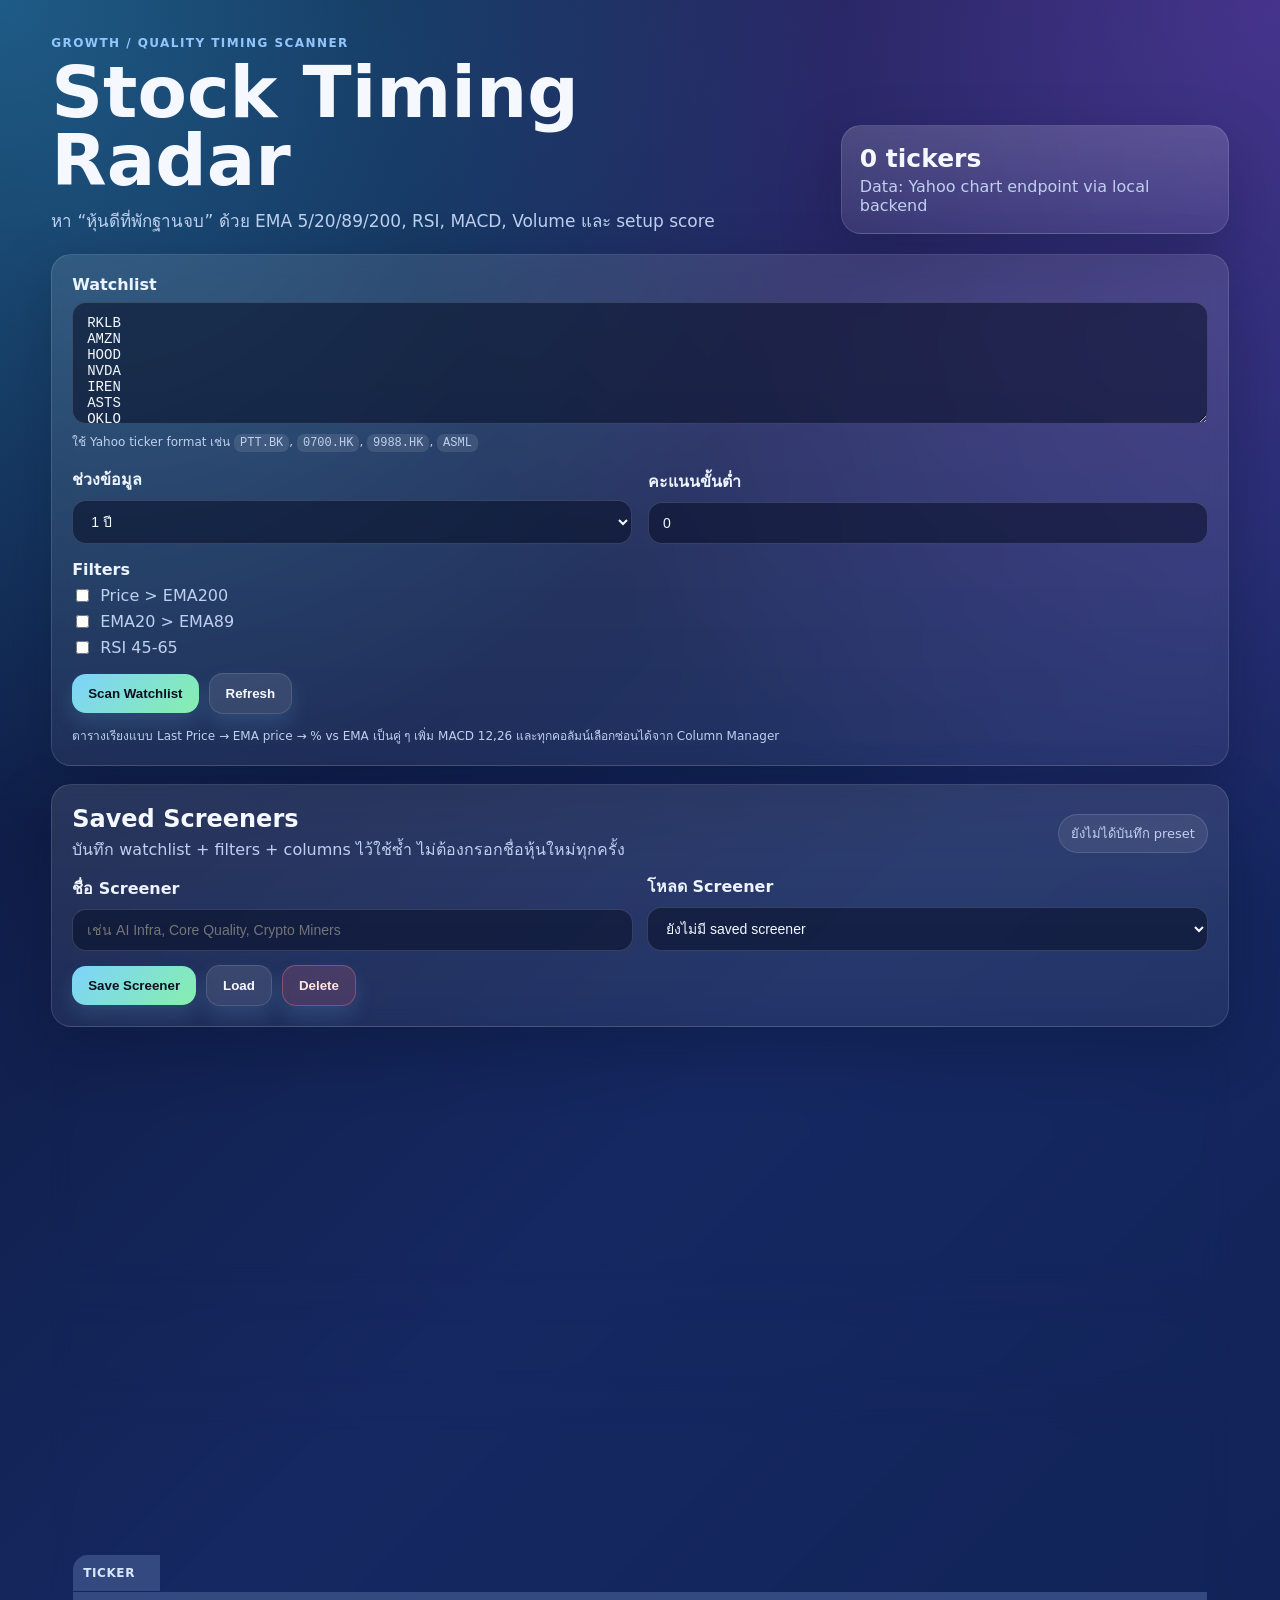
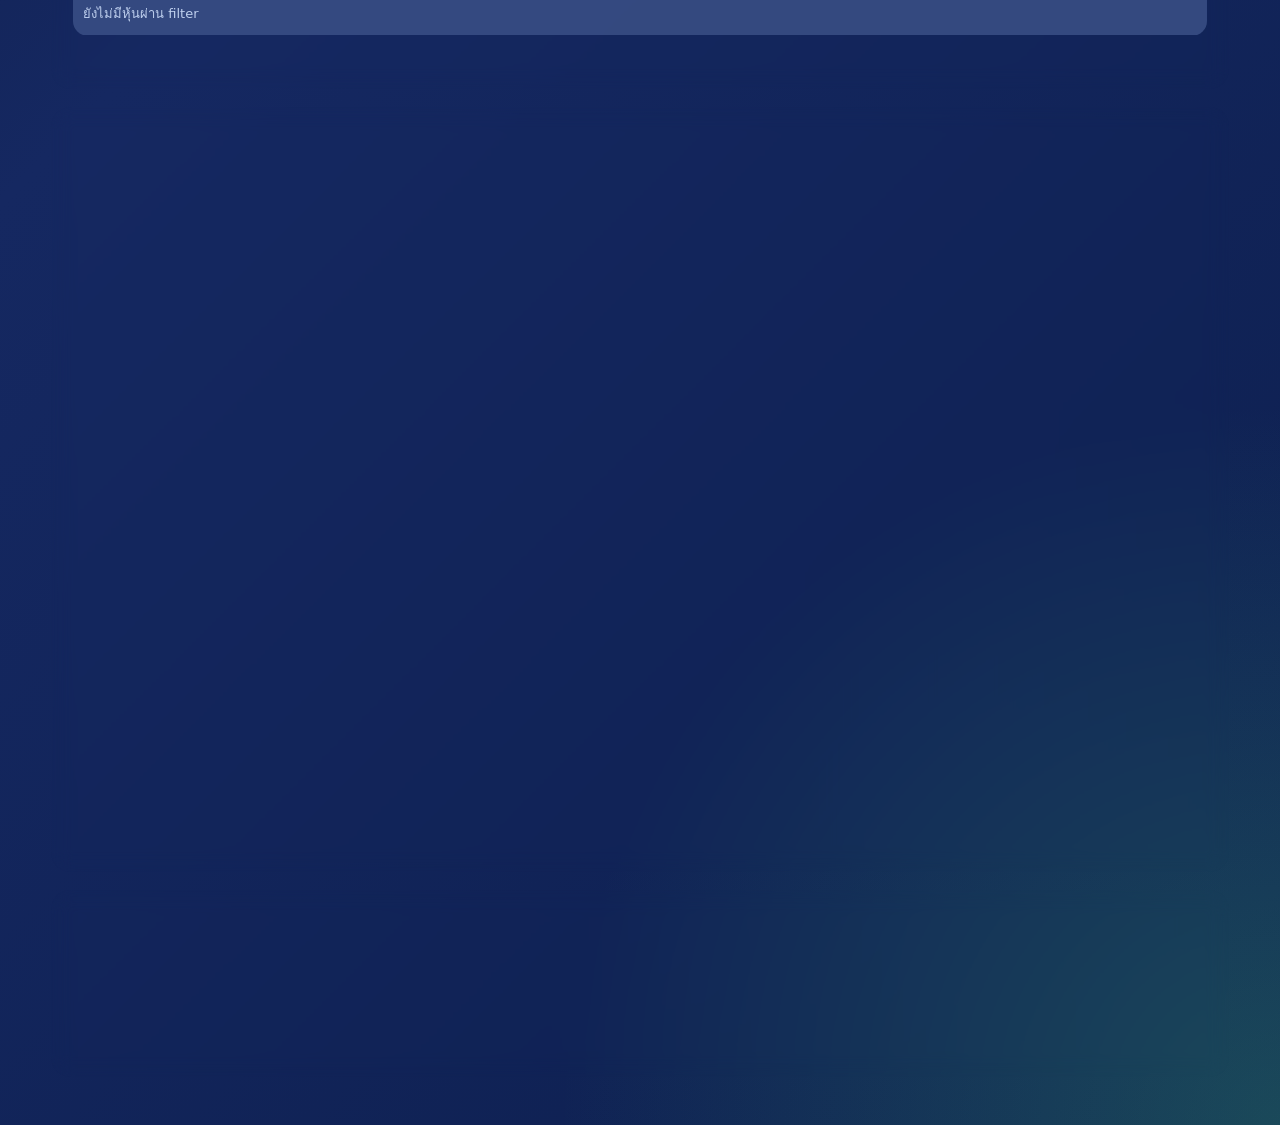
==== site/index.html @ eba1d20d "Fix GitHub Pages static JSON loading v8.8" ====
<!doctype html>
<html lang="th">
<head>
  <meta charset="utf-8" />
  <meta name="viewport" content="width=device-width, initial-scale=1" />
  <title>Stock Timing Radar</title>
  <link rel="stylesheet" href="styles.css" />
</head>
<body>
  <header class="hero">
    <div>
      <p class="eyebrow">Growth / Quality Timing Scanner</p>
      <h1>Stock Timing Radar</h1>
      <p class="subtitle">หา “หุ้นดีที่พักฐานจบ” ด้วย EMA 5/20/89/200, RSI, MACD, Volume และ setup score</p>
    </div>
    <div class="hero-card">
      <span class="hero-number" id="market-clock">Local MVP</span>
      <span class="muted">Data: Yahoo chart endpoint via local backend</span>
    </div>
  </header>

  <main class="layout">
    <section class="panel controls">
      <div class="field wide">
        <label for="symbols">Watchlist</label>
        <textarea id="symbols" rows="6" spellcheck="false">RKLB
AMZN
HOOD
NVDA
IREN
ASTS
OKLO
TSLA
GOOGL
BMNR
NBIS
TEM
MP
IONQ
AMD
ORCL
EQT
TMDX
EOSE
PLTR
UUUU
PSIX
CIFR
RXRX
JEPQ
SYM
TMC
OSCR
COPX
RR
ZETA
OPEN
COST
BEAM
BE
LITE
CRWV
CORZ
APLD
SNDK
COHR
SEI
TSEM
RIOT
KRC
HUT
WYFI
BTDR
CLSK
BITF
LBRT
PUMP
BW
STX
VST
INTC
GLXY
AAPL
MSFT
AVGO
GOOG
META
WMT
ASML
MU
NFLX
CSCO
LRCX
AMAT
KLAC
TXN
ARM
LIN
PEP
TMUS
ADI
AMGN
ISRG
SHOP
GILD
QCOM
APP
PANW
MRVL
BKNG
PDD
WDC
HON
CRWD
CEG
SBUX
INTU
VRTX
ADBE
CMCSA
MAR
SNPS
MELI
CDNS
ABNB
CSX
MPWR
REGN
ADP
ORLY
DASH
MNST
MDLZ
AEP
ROST
CTAS
BKR
WBD
PCAR
FTNT
NXPI
MSTR
FANG
FAST
EA
ADSK
FER
XEL
MCHP
EXC
ODFL
DDOG
PYPL
IDXX
CCEP
ALNY
TRI
KDP
TTWO
ROP
PAYX
AXON
CPRT
GEHC
WDAY
INSM
CTSH
KHC
DXCM
VRSK
CHTR
ZS
CSGP
ARKK
ARKQ
ARKW
ARKG
ARKF
ARKX
PRNT
IZRL
COIN
ROKU
CRCL
CRSP
TER
KTOS
DE
AVAV
TSM
GH
NTRA
ILMN
IRDM
ACHR
PATH
TWLO
RBLX
SOFI
XYZ
U
TDOC
TWST
TXG
PACB
NTLA
EXAS
SDGR
VCYT
RGNX
EDIT
VERV
FATE
DNA
CDNA
ABCL
PRME
JOBY
TRMB
LUNR
SPCE
MTLS
DDD
SSYS
VLD
NNDM
DM
CAMT
CYBR
NICE
WIX
GILT
PERI
MNDY
FROG
TOST
BLSH
Z
ADYEY
HIMS
PINS
FUTU
NU
AFRM
DLO
DOCN
BILL
DKNG
9984.T
QQQI
SMH
SOXX
AIQ
SMCI
DELL
VRT
ETN
PWR
GEV
MARA
BRK-B
AXP
BAC
KO
CVX
ABBV
UNH
TGT
PL
BKSY
RDW
GSAT
SATS
VSAT
SPIR
SATL
SIDU
TSAT
MDA.TO
UFO
LMT
NOC
BA
RTX
GD
LHX
HWM
TDG
HEI
TXT
CW
AIR
ERJ
EADSY
GRMN
EVTL
EH
DRS
CACI
LDOS
SAIC
BAH
MRCY
AAV.BK
ADVANC.BK
AEONTS.BK
AMATA.BK
AOT.BK
AP.BK
AURA.BK
AWC.BK
BA.BK
BAM.BK
BANPU.BK
BBL.BK
BCH.BK
BCP.BK
BCPG.BK
BDMS.BK
BEM.BK
BGRIM.BK
BH.BK
BJC.BK
BLA.BK
BTG.BK
BTS.BK
CBG.BK
CCET.BK
CENTEL.BK
CHG.BK
CK.BK
COM7.BK
CPALL.BK
CPF.BK
CPN.BK
CRC.BK
DELTA.BK
DOHOME.BK
EA.BK
EGCO.BK
ERW.BK
GFPT.BK
GLOBAL.BK
GPSC.BK
GULF.BK
GUNKUL.BK
HANA.BK
HMPRO.BK
ICHI.BK
IRPC.BK
IVL.BK
JAS.BK
JMART.BK
JMT.BK
JTS.BK
KBANK.BK
KCE.BK
KKP.BK
KTB.BK
KTC.BK
LH.BK
M.BK
MEGA.BK
MINT.BK
MOSHI.BK
MTC.BK
OR.BK
OSP.BK
PLANB.BK
PR9.BK
PRM.BK
PTG.BK
PTT.BK
PTTEP.BK
PTTGC.BK
QH.BK
RATCH.BK
RCL.BK
SAWAD.BK
SCB.BK
SCC.BK
SCGP.BK
SIRI.BK
SISB.BK
SJWD.BK
SPALI.BK
SPRC.BK
STA.BK
STECON.BK
STGT.BK
TASCO.BK
TCAP.BK
TFG.BK
TIDLOR.BK
TISCO.BK
TLI.BK
TOA.BK
TOP.BK
TRUE.BK
TTB.BK
TU.BK
VGI.BK
WHA.BK</textarea>
        <small>ใช้ Yahoo ticker format เช่น <code>PTT.BK</code>, <code>0700.HK</code>, <code>9988.HK</code>, <code>ASML</code></small>
      </div>

      <div class="field">
        <label for="range">ช่วงข้อมูล</label>
        <select id="range">
          <option value="6mo">6 เดือน</option>
          <option value="1y" selected>1 ปี</option>
          <option value="2y">2 ปี</option>
          <option value="5y">5 ปี</option>
        </select>
      </div>

      <div class="field">
        <label for="minScore">คะแนนขั้นต่ำ</label>
        <input id="minScore" type="number" min="0" max="100" value="0" />
      </div>

      <div class="field filters">
        <label>Filters</label>
        <label class="check"><input type="checkbox" id="filterAbove200" /> Price &gt; EMA200</label>
        <label class="check"><input type="checkbox" id="filterEmaStack" /> EMA20 &gt; EMA89</label>
        <label class="check"><input type="checkbox" id="filterSweetRsi" /> RSI 45-65</label>
      </div>

      <div class="actions">
        <button id="scanBtn">Scan Watchlist</button>
        <button id="refreshBtn" class="secondary">Refresh</button>
      </div>

      <p class="note">ตารางเรียงแบบ Last Price → EMA price → % vs EMA เป็นคู่ ๆ เพิ่ม MACD 12,26 และทุกคอลัมน์เลือกซ่อนได้จาก Column Manager</p>
    </section>

    <section class="panel screener-panel">
      <div class="panel-title-row compact-row">
        <div>
          <h2>Saved Screeners</h2>
          <p>บันทึก watchlist + filters + columns ไว้ใช้ซ้ำ ไม่ต้องกรอกชื่อหุ้นใหม่ทุกครั้ง</p>
        </div>
        <div class="screener-status" id="screenerStatus">ยังไม่ได้บันทึก preset</div>
      </div>
      <div class="screener-controls">
        <div class="field">
          <label for="screenerName">ชื่อ Screener</label>
          <input id="screenerName" placeholder="เช่น AI Infra, Core Quality, Crypto Miners" />
        </div>
        <div class="field">
          <label for="savedScreeners">โหลด Screener</label>
          <select id="savedScreeners">
            <option value="">ยังไม่มี saved screener</option>
          </select>
        </div>
        <div class="actions screener-actions">
          <button id="saveScreenerBtn">Save Screener</button>
          <button id="loadScreenerBtn" class="secondary">Load</button>
          <button id="deleteScreenerBtn" class="danger">Delete</button>
        </div>
      </div>
    </section>

    <section class="panel column-panel">
      <div class="panel-title-row compact-row">
        <div>
          <h2>Column Manager</h2>
          <p>ซ่อนคอลัมน์ที่ไม่ต้องการอ่านได้ทีละตัว ตารางหุ้นไม่ควรยาวเหมือน 10-K</p>
        </div>
        <div class="column-actions">
          <button id="showAllColsBtn" class="secondary">Show All</button>
          <button id="compactColsBtn" class="secondary">Compact</button>
          <button id="emaFocusColsBtn" class="secondary">EMA Focus</button>
        </div>
      </div>
      <div id="columnToggles" class="column-toggles"></div>
    </section>

    <section class="panel summary-grid">
      <div class="metric">
        <span>Best Setup</span>
        <strong id="bestSetup">-</strong>
      </div>
      <div class="metric">
        <span>Buy/Watch</span>
        <strong id="buyWatchCount">-</strong>
      </div>
      <div class="metric">
        <span>Overheated</span>
        <strong id="hotCount">-</strong>
      </div>
      <div class="metric">
        <span>Last Scan</span>
        <strong id="lastScan">-</strong>
      </div>
    </section>

    <section class="panel table-panel">
      <div class="panel-title-row">
        <div>
          <h2>Scanner</h2>
          <p>คลิกแถวเพื่อเปิด detail chart</p>
        </div>
        <div id="status" class="status">พร้อมยิงเรดาร์</div>
      </div>
      <div class="scanner-tabs" role="tablist">
        <button id="technicalTab" class="tab-button active" data-tab="technical">Technical</button>
        <button id="fundamentalTab" class="tab-button" data-tab="fundamental">Fundamental</button>
        <span id="tabNote" class="tab-note">Technical indicators จาก workflow ล่าสุด</span>
      </div>
      <div class="table-wrap">
        <table id="scanTable">
          <thead>
            <tr id="scanHeader"></tr>
          </thead>
          <tbody></tbody>
        </table>
      </div>
      <div id="mobileCards" class="mobile-cards"></div>
      <div id="errors" class="errors"></div>
    </section>

    <section class="panel detail-panel">
      <div class="panel-title-row">
        <div>
          <h2 id="detailTitle">Detail</h2>
          <p id="detailSub">เลือกหุ้นจากตาราง หรือ search ด้านล่าง</p>
        </div>
        <div class="single-search">
          <input id="singleSymbol" placeholder="เช่น NVDA" />
          <button id="loadSingleBtn" class="secondary">Load</button>
        </div>
      </div>

      <div class="detail-grid">
        <canvas id="priceChart" height="260"></canvas>
        <div class="thesis-box">
          <h3>Setup อ่านยังไง</h3>
          <div id="detailSignal" class="signal-pill muted-pill">ยังไม่มีข้อมูล</div>
          <div id="scoreBars" class="score-bars"></div>
          <ul id="reasons"></ul>
        </div>
      </div>
      <div id="fundamentalDetail" class="fundamental-detail"></div>
    </section>

    <section class="panel playbook">
      <h2>Playbook</h2>
      <div class="playbook-grid">
        <div>
          <h3>Buy Zone</h3>
          <p>Price &gt; EMA200, EMA20 &gt; EMA89, EMA5 &gt; EMA20, RSI 45-65 และ volume ไม่แห้ง</p>
        </div>
        <div>
          <h3>Watch</h3>
          <p>Trend ดี แต่ RSI ร้อนหรือ momentum ยังไม่ confirm — รอจังหวะ ไม่ต้องรีบเป็นฮีโร่</p>
        </div>
        <div>
          <h3>Avoid</h3>
          <p>ต่ำกว่า EMA200 และ score ต่ำ คือยังเป็นสนามของ turnaround ไม่ใช่ compounding</p>
        </div>
      </div>
    </section>
  </main>

  <script src="app.js"></script>
</body>
</html>
---- site/styles.css ----
:root {
  --bg: #0c1638;
  --panel: rgba(14, 25, 62, 0.78);
  --panel-2: rgba(20, 34, 79, 0.82);
  --text: #f5f9ff;
  --muted: #bfd0ef;
  --line: rgba(255,255,255,.12);
  --good: #4ade80;
  --warn: #fbbf24;
  --bad: #fb7185;
  --info: #7dd3fc;
  --shadow: 0 22px 60px rgba(5,10,35,.26);
  --radius: 20px;
}

* { box-sizing: border-box; }
body {
  margin: 0;
  font-family: Inter, ui-sans-serif, system-ui, -apple-system, BlinkMacSystemFont, "Segoe UI", sans-serif;
  background:
    radial-gradient(circle at 0% 0%, rgba(56,189,248,.42), transparent 28%),
    radial-gradient(circle at 100% 0%, rgba(168,85,247,.34), transparent 30%),
    radial-gradient(circle at 100% 100%, rgba(74,222,128,.22), transparent 24%),
    linear-gradient(135deg, #0b1533 0%, #152861 45%, #0d1f4f 100%);
  color: var(--text);
  min-height: 100vh;
}

.hero {
  display: flex;
  justify-content: space-between;
  gap: 24px;
  align-items: end;
  padding: 36px clamp(18px, 4vw, 56px) 20px;
}

.eyebrow {
  margin: 0 0 8px;
  color: #93c5fd;
  font-weight: 800;
  letter-spacing: .12em;
  text-transform: uppercase;
  font-size: 12px;
}

h1, h2, h3, p { margin-top: 0; }
h1 { font-size: clamp(34px, 6vw, 72px); line-height: .95; margin-bottom: 12px; }
h2 { margin-bottom: 4px; }
h3 { margin-bottom: 8px; }
.subtitle { color: var(--muted); font-size: 17px; max-width: 760px; margin-bottom: 0; }

.hero-card {
  min-width: 240px;
  padding: 18px;
  background: linear-gradient(180deg, rgba(255,255,255,.16), rgba(255,255,255,.08));
  backdrop-filter: blur(8px);
  border: 1px solid var(--line);
  border-radius: var(--radius);
  box-shadow: var(--shadow);
}
.hero-number { display: block; font-size: 25px; font-weight: 800; margin-bottom: 4px; }
.muted { color: var(--muted); }

.layout {
  display: grid;
  gap: 18px;
  padding: 0 clamp(18px, 4vw, 56px) 48px;
}
.panel {
  background: linear-gradient(180deg, rgba(255,255,255,.11), rgba(255,255,255,.06));
  backdrop-filter: blur(10px);
  border: 1px solid var(--line);
  border-radius: var(--radius);
  box-shadow: var(--shadow);
  padding: 20px;
}
.controls {
  display: grid;
  grid-template-columns: minmax(260px, 1fr) 150px 140px 220px auto;
  gap: 16px;
  align-items: end;
}
.field { display: flex; flex-direction: column; gap: 8px; }
.field.wide { min-width: 320px; }
.display-options { justify-content: end; }
label { font-weight: 700; color: #edf4ff; }
small, .note { color: var(--muted); font-size: 12px; }
.note { grid-column: 1 / -1; margin: -4px 0 0; }
textarea, input, select {
  width: 100%;
  border: 1px solid rgba(255,255,255,.15);
  border-radius: 14px;
  background: rgba(8,15,40,.56);
  color: var(--text);
  padding: 12px 14px;
  outline: none;
  font-size: 14px;
}
textarea:focus, input:focus, select:focus { border-color: rgba(125,211,252,.85); box-shadow: 0 0 0 3px rgba(125,211,252,.12); }
.filters { gap: 7px; }
.check { font-weight: 500; color: var(--muted); display: flex; gap: 8px; align-items: center; }
.check input { width: auto; }
.actions { display: flex; gap: 10px; align-items: center; }
button {
  border: none;
  border-radius: 14px;
  padding: 12px 16px;
  font-weight: 800;
  color: #07101f;
  background: linear-gradient(135deg, #7dd3fc, #86efac);
  box-shadow: 0 10px 20px rgba(125,211,252,.15);
  cursor: pointer;
  white-space: nowrap;
}
button.secondary {
  color: var(--text);
  background: rgba(255,255,255,.10);
  border: 1px solid var(--line);
}
button:disabled { opacity: .55; cursor: not-allowed; }

.summary-grid {
  display: grid;
  grid-template-columns: repeat(4, minmax(0, 1fr));
  gap: 12px;
  background: transparent;
  border: none;
  box-shadow: none;
  padding: 0;
}
.metric {
  padding: 18px;
  background: linear-gradient(180deg, rgba(255,255,255,.12), rgba(255,255,255,.08));
  backdrop-filter: blur(10px);
  border: 1px solid var(--line);
  border-radius: var(--radius);
}
.metric span { color: var(--muted); font-size: 13px; display: block; margin-bottom: 8px; }
.metric strong { font-size: 24px; }

.panel-title-row {
  display: flex;
  justify-content: space-between;
  gap: 16px;
  align-items: center;
  margin-bottom: 16px;
}
.panel-title-row p { color: var(--muted); margin-bottom: 0; }
.status { color: var(--muted); font-size: 13px; }
.table-wrap { overflow: auto; border: 1px solid var(--line); border-radius: 16px; background: rgba(255,255,255,.03); }
table { width: 100%; border-collapse: collapse; min-width: 1580px; }
th, td { padding: 13px 12px; text-align: left; border-bottom: 1px solid var(--line); white-space: nowrap; }
th { color: #d7e8ff; font-size: 12px; text-transform: uppercase; letter-spacing: .05em; cursor: pointer; background: rgba(255,255,255,.06); }
tbody tr { cursor: pointer; transition: background .15s ease; }
tbody tr:hover { background: rgba(125,211,252,.10); }
.score { font-weight: 900; }
.num { text-align: right; font-variant-numeric: tabular-nums; }
.good { color: var(--good); }
.warn { color: var(--warn); }
.bad { color: var(--bad); }
.info { color: var(--info); }
.pill, .signal-pill {
  display: inline-flex;
  align-items: center;
  border-radius: 999px;
  padding: 5px 10px;
  font-size: 12px;
  font-weight: 800;
  border: 1px solid rgba(255,255,255,.08);
}
.buy { color: #052e16; background: var(--good); }
.watch { color: #3b2500; background: var(--warn); }
.hot { color: #4c0519; background: #fda4af; }
.weak { color: #fecdd3; background: rgba(251,113,133,.18); }
.neutral { color: #dbeafe; background: rgba(96,165,250,.18); }
.muted-pill { color: var(--muted); background: rgba(255,255,255,.07); }
.errors { margin-top: 12px; color: var(--bad); font-size: 13px; }
.hidden-col { display: none; }

.detail-grid {
  display: grid;
  grid-template-columns: minmax(0, 1.5fr) minmax(280px, .8fr);
  gap: 18px;
  align-items: stretch;
}
canvas {
  width: 100%;
  background: rgba(8,15,40,.38);
  border: 1px solid var(--line);
  border-radius: 18px;
}
.thesis-box {
  padding: 18px;
  background: rgba(255,255,255,.05);
  border: 1px solid var(--line);
  border-radius: 18px;
}
.thesis-box ul { padding-left: 18px; color: #deebff; }
.thesis-box li { margin-bottom: 8px; }
.single-search { display: flex; gap: 10px; }
.single-search input { width: 160px; }
.score-bars { display: grid; gap: 10px; margin: 14px 0; }
.bar-row { display: grid; grid-template-columns: 86px 1fr 42px; gap: 10px; align-items: center; font-size: 13px; color: var(--muted); }
.bar-track { height: 9px; border-radius: 999px; background: rgba(255,255,255,.09); overflow: hidden; }
.bar-fill { height: 100%; border-radius: inherit; background: linear-gradient(90deg, #7dd3fc, #86efac); }

.playbook-grid {
  display: grid;
  grid-template-columns: repeat(3, minmax(0, 1fr));
  gap: 14px;
}
.playbook-grid > div {
  padding: 16px;
  background: rgba(255,255,255,.05);
  border: 1px solid var(--line);
  border-radius: 18px;
}
.playbook-grid p { color: var(--muted); margin-bottom: 0; }
code {
  background: rgba(255,255,255,.10);
  padding: 2px 6px;
  border-radius: 7px;
}

@media (max-width: 1320px) {
  .controls { grid-template-columns: 1fr 1fr; }
  .actions, .filters, .note, .field.wide, .display-options { grid-column: 1 / -1; }
}

@media (max-width: 1080px) {
  .hero { align-items: stretch; flex-direction: column; }
  .summary-grid { grid-template-columns: repeat(2, minmax(0, 1fr)); }
  .detail-grid { grid-template-columns: 1fr; }
  .playbook-grid { grid-template-columns: 1fr; }
}

@media (max-width: 620px) {
  .controls, .summary-grid { grid-template-columns: 1fr; }
  .panel-title-row { align-items: stretch; flex-direction: column; }
  .single-search { width: 100%; }
  .single-search input { width: 100%; }
}

/* v3: saved screeners + per-column manager */
.compact-row { margin-bottom: 12px; }
.screener-controls {
  display: grid;
  grid-template-columns: minmax(240px, 1fr) minmax(220px, .8fr) auto;
  gap: 14px;
  align-items: end;
}
.screener-actions { flex-wrap: wrap; }
.screener-status {
  color: var(--muted);
  font-size: 13px;
  padding: 8px 12px;
  border-radius: 999px;
  background: rgba(255,255,255,.08);
  border: 1px solid var(--line);
}
button.danger {
  color: #ffe4e6;
  background: rgba(251,113,133,.16);
  border: 1px solid rgba(251,113,133,.38);
}
.column-actions {
  display: flex;
  gap: 10px;
  flex-wrap: wrap;
  justify-content: flex-end;
}
.column-toggles {
  display: grid;
  grid-template-columns: repeat(auto-fit, minmax(145px, 1fr));
  gap: 10px;
}
.column-toggle {
  display: flex;
  align-items: center;
  justify-content: space-between;
  gap: 8px;
  padding: 10px 12px;
  border-radius: 14px;
  font-size: 12px;
  text-align: left;
  border: 1px solid var(--line);
  box-shadow: none;
}
.column-toggle.active {
  color: #061321;
  background: linear-gradient(135deg, #bae6fd, #bbf7d0);
}
.column-toggle.inactive {
  color: var(--muted);
  background: rgba(255,255,255,.06);
}
.column-toggle strong {
  font-size: 10px;
  letter-spacing: .08em;
}
table { min-width: 1850px; }
th.col-ema, td.col-ema { background: rgba(14,165,233,.09); }
th.col-gap, td.col-gap { background: rgba(99,102,241,.09); }
th.col-range, td.col-range { background: rgba(168,85,247,.10); }
th.col-price, td.col-price { background: rgba(34,197,94,.06); }
th.col-indicator, td.col-indicator { background: rgba(251,191,36,.045); }
th.col-ema { color: #bae6fd; }
th.col-gap { color: #c7d2fe; }
th.col-range { color: #ddd6fe; }
.sort-mark { color: var(--warn); font-size: 10px; }

@media (max-width: 1320px) {
  .screener-controls { grid-template-columns: 1fr 1fr; }
  .screener-actions { grid-column: 1 / -1; }
}

@media (max-width: 720px) {
  .screener-controls { grid-template-columns: 1fr; }
  .column-actions { justify-content: stretch; }
  .column-actions button { flex: 1; }
}

/* v4: MACD columns + iPhone-friendly mobile card UI */
th.col-macd, td.col-macd { background: rgba(236,72,153,.085); }
th.col-macd { color: #fbcfe8; }
.mobile-cards { display: none; }
.mobile-empty {
  padding: 16px;
  border: 1px solid var(--line);
  border-radius: 18px;
  background: rgba(255,255,255,.06);
}
.stock-card {
  padding: 16px;
  margin-bottom: 12px;
  border-radius: 22px;
  border: 1px solid var(--line);
  background: linear-gradient(180deg, rgba(255,255,255,.14), rgba(255,255,255,.07));
  box-shadow: 0 14px 30px rgba(5,10,35,.18);
  cursor: pointer;
}
.stock-card-top {
  display: flex;
  align-items: start;
  justify-content: space-between;
  gap: 12px;
  margin-bottom: 10px;
}
.stock-card h3 {
  margin: 0;
  font-size: 25px;
  line-height: 1;
}
.stock-card p {
  margin: 5px 0 0;
  color: var(--muted);
  font-size: 12px;
}
.stock-card-score {
  min-width: 72px;
  text-align: right;
  padding: 8px 10px;
  border-radius: 16px;
  background: rgba(7,16,31,.34);
  border: 1px solid var(--line);
}
.stock-card-score span {
  display: block;
  color: var(--muted);
  font-size: 11px;
}
.stock-card-score strong {
  display: block;
  font-size: 23px;
  line-height: 1.1;
}
.stock-card-signal { margin-bottom: 12px; }
.mobile-metric-grid {
  display: grid;
  grid-template-columns: repeat(2, minmax(0, 1fr));
  gap: 8px;
}
.mobile-metric {
  min-width: 0;
  padding: 10px 11px;
  border-radius: 16px;
  border: 1px solid rgba(255,255,255,.10);
  background: rgba(7,16,31,.22);
}
.mobile-metric span {
  display: block;
  margin-bottom: 5px;
  color: var(--muted);
  font-size: 11px;
  font-weight: 700;
}
.mobile-metric strong {
  display: block;
  overflow-wrap: anywhere;
  font-size: 16px;
  line-height: 1.1;
}
.mobile-metric.metric-ema { background: rgba(14,165,233,.12); }
.mobile-metric.metric-gap { background: rgba(99,102,241,.12); }
.mobile-metric.metric-range { background: rgba(168,85,247,.13); }
.mobile-metric.metric-macd { background: rgba(236,72,153,.13); }
.mobile-metric.metric-price { background: rgba(34,197,94,.10); }
.mobile-metric.metric-indicator { background: rgba(251,191,36,.08); }

@media (max-width: 760px) {
  html { -webkit-text-size-adjust: 100%; }
  body { min-width: 0; }
  .hero {
    padding: calc(18px + env(safe-area-inset-top)) 14px 12px;
    gap: 14px;
  }
  h1 { font-size: 38px; line-height: .96; }
  .subtitle { font-size: 14px; }
  .hero-card { min-width: 0; padding: 14px; }
  .hero-number { font-size: 20px; }
  .layout {
    gap: 13px;
    padding: 0 12px calc(28px + env(safe-area-inset-bottom));
  }
  .panel { border-radius: 22px; padding: 15px; }
  .controls,
  .summary-grid,
  .screener-controls {
    grid-template-columns: 1fr;
  }
  .field.wide { min-width: 0; }
  textarea, input, select {
    font-size: 16px;
    border-radius: 16px;
  }
  textarea { rows: 4; }
  .actions,
  .screener-actions,
  .column-actions {
    display: grid;
    grid-template-columns: 1fr;
    width: 100%;
  }
  button {
    width: 100%;
    min-height: 46px;
    font-size: 15px;
    touch-action: manipulation;
  }
  .panel-title-row {
    align-items: stretch;
    flex-direction: column;
    gap: 10px;
  }
  .column-toggles {
    grid-template-columns: repeat(2, minmax(0, 1fr));
    gap: 8px;
    max-height: 280px;
    overflow: auto;
    padding-right: 2px;
  }
  .column-toggle {
    min-height: 44px;
    padding: 9px 10px;
    font-size: 11px;
  }
  .summary-grid { gap: 10px; }
  .metric { padding: 14px; }
  .metric strong { font-size: 22px; }
  .table-wrap { display: none; }
  .mobile-cards { display: block; }
  .detail-grid { grid-template-columns: 1fr; gap: 12px; }
  canvas { height: 280px; }
  .thesis-box { padding: 14px; }
  .single-search { width: 100%; display: grid; grid-template-columns: 1fr auto; }
  .single-search input { width: 100%; }
  .single-search button { width: auto; min-width: 84px; }
  .playbook-grid { grid-template-columns: 1fr; }
}

@media (max-width: 390px) {
  .mobile-metric-grid { grid-template-columns: 1fr; }
  h1 { font-size: 34px; }
  .column-toggles { grid-template-columns: 1fr; }
}

/* v8: Technical/Fundamental tabs */
.scanner-tabs {
  display: flex;
  align-items: center;
  gap: 10px;
  margin: 6px 0 14px;
  flex-wrap: wrap;
}
.tab-button {
  color: var(--text);
  background: rgba(255,255,255,.10);
  border: 1px solid var(--line);
  box-shadow: none;
  padding: 10px 14px;
}
.tab-button.active {
  color: #06111f;
  background: linear-gradient(135deg, #7dd3fc, #86efac);
}
.tab-note {
  color: var(--muted);
  font-size: 12px;
}
.col-fundamental, .metric-fundamental { background: rgba(125,211,252,.07); }
.col-target, .metric-target { background: rgba(168,85,247,.09); }
.fundamental-detail {
  margin-top: 18px;
}
.fund-card {
  padding: 18px;
  border: 1px solid var(--line);
  border-radius: 18px;
  background: rgba(255,255,255,.05);
}
.fund-head {
  display: flex;
  align-items: start;
  justify-content: space-between;
  gap: 14px;
  margin-bottom: 14px;
}
.fund-head p { color: var(--muted); margin-bottom: 0; }
.fund-grid, .target-table {
  display: grid;
  grid-template-columns: repeat(4, minmax(0, 1fr));
  gap: 10px;
  margin: 12px 0 16px;
}
.fund-grid > div, .target-table > div {
  padding: 12px;
  border-radius: 14px;
  border: 1px solid var(--line);
  background: rgba(255,255,255,.06);
}
.fund-grid span, .target-table span {
  display: block;
  color: var(--muted);
  font-size: 12px;
  margin-bottom: 6px;
}
.fund-grid strong, .target-table strong {
  font-size: 18px;
}
.fund-two-col {
  display: grid;
  grid-template-columns: repeat(2, minmax(0, 1fr));
  gap: 14px;
}
.fund-two-col > div {
  padding: 14px;
  border-radius: 16px;
  border: 1px solid var(--line);
  background: rgba(255,255,255,.045);
}
.fund-two-col ul { padding-left: 18px; color: #deebff; }
@media (max-width: 780px) {
  .fund-grid, .target-table, .fund-two-col { grid-template-columns: 1fr; }
}


/* v8.2: desktop overflow fix */
html, body {
  max-width: 100%;
  overflow-x: hidden;
}
.layout, .layout > *, .panel, .table-panel, .detail-panel {
  min-width: 0;
}
.table-panel {
  overflow: hidden;
}
.table-wrap {
  width: 100%;
  max-width: 100%;
  overflow-x: auto;
  overflow-y: hidden;
  -webkit-overflow-scrolling: touch;
  overscroll-behavior-x: contain;
}
.table-wrap table {
  width: max-content;
  max-width: none;
}
.table-wrap th, .table-wrap td {
  padding: 11px 10px;
  font-size: 12px;
}
.table-wrap td {
  font-size: 13px;
}
.table-wrap th:first-child, .table-wrap td:first-child {
  position: sticky;
  left: 0;
  z-index: 2;
  background: rgba(55, 75, 130, .96);
  box-shadow: 10px 0 18px rgba(5,10,35,.14);
}
.table-wrap th:first-child {
  z-index: 3;
}
.table-wrap::-webkit-scrollbar {
  height: 11px;
}
.table-wrap::-webkit-scrollbar-track {
  background: rgba(255,255,255,.06);
  border-radius: 999px;
}
.table-wrap::-webkit-scrollbar-thumb {
  background: rgba(125,211,252,.45);
  border-radius: 999px;
}
.table-wrap::-webkit-scrollbar-thumb:hover {
  background: rgba(125,211,252,.70);
}
@media (min-width: 761px) {
  .table-panel::after {
    content: 'เลื่อนแนวนอนในกรอบตารางเพื่อดูคอลัมน์ที่เหลือ';
    display: block;
    margin-top: 8px;
    color: var(--muted);
    font-size: 12px;
  }
}
@media (max-width: 1180px) {
  .hero, .layout {
    padding-left: 16px;
    padding-right: 16px;
  }
  .panel { padding: 16px; }
  .table-wrap th, .table-wrap td {
    padding: 10px 9px;
  }
}

/* v8.3: redesigned fundamental view */
.fund-strong {
  color: #052e16;
  background: linear-gradient(135deg, #86efac, #22c55e);
}
.fund-watch {
  color: #3b2500;
  background: linear-gradient(135deg, #fde68a, #fbbf24);
}
.fund-mixed {
  color: #e8f0ff;
  background: rgba(96,165,250,.22);
}
.fund-weak {
  color: #ffe4e6;
  background: rgba(251,113,133,.18);
}
.fund-card-premium {
  background: linear-gradient(135deg, rgba(31,52,110,.86), rgba(33,73,113,.78));
  border: 1px solid rgba(255,255,255,.12);
  box-shadow: 0 28px 60px rgba(5,10,35,.24);
}
.fund-head-premium {
  align-items: flex-start;
  gap: 18px;
}
.fund-kicker {
  color: #9fc8ff;
  text-transform: uppercase;
  letter-spacing: .12em;
  font-size: 11px;
  font-weight: 800;
  margin-bottom: 6px;
}
.fund-head-premium h3 {
  margin-bottom: 8px;
  font-size: clamp(24px, 2.8vw, 34px);
}
.fund-head-side {
  display: flex;
  flex-direction: column;
  align-items: flex-end;
  gap: 8px;
}
.fund-head-side small {
  display: block;
  max-width: 280px;
  text-align: right;
}
.fund-hero-grid,
.statement-card-grid,
.target-summary-grid {
  display: grid;
  grid-template-columns: repeat(4, minmax(0, 1fr));
  gap: 12px;
}
.statement-card-grid {
  grid-template-columns: repeat(3, minmax(0, 1fr));
  margin: 18px 0;
}
.hero-mini-card,
.target-mini-card,
.statement-card,
.insight-card,
.target-empty,
.target-rail-wrap {
  border-radius: 20px;
  border: 1px solid rgba(255,255,255,.10);
  background: linear-gradient(180deg, rgba(255,255,255,.11), rgba(255,255,255,.05));
  box-shadow: inset 0 1px 0 rgba(255,255,255,.05);
}
.hero-mini-card,
.target-mini-card {
  padding: 16px;
}
.hero-mini-card span,
.target-mini-card span {
  display: block;
  color: var(--muted);
  font-size: 13px;
  margin-bottom: 8px;
}
.hero-mini-card strong,
.target-mini-card strong {
  display: block;
  font-size: 28px;
  line-height: 1;
  margin-bottom: 6px;
}
.hero-mini-card small,
.target-mini-card small {
  color: var(--muted);
  font-size: 11px;
  line-height: 1.45;
}
.fund-note-strip {
  display: flex;
  flex-wrap: wrap;
  gap: 10px;
  margin: 16px 0 8px;
}
.note-pill {
  display: inline-flex;
  align-items: center;
  padding: 10px 12px;
  border-radius: 999px;
  border: 1px solid rgba(255,255,255,.10);
  background: rgba(7,16,31,.24);
  font-size: 12px;
  color: #eaf2ff;
}
.note-info { color: #dbeafe; }
.statement-card {
  padding: 18px;
}
.statement-card-head {
  display: flex;
  align-items: center;
  justify-content: space-between;
  gap: 12px;
  margin-bottom: 12px;
}
.statement-card-head h4,
.target-section-head h4,
.insight-card h4 {
  margin-bottom: 0;
  font-size: 20px;
}
.statement-main {
  font-size: clamp(28px, 3.1vw, 38px);
  font-weight: 900;
  line-height: 1;
  margin-bottom: 16px;
}
.statement-lines {
  display: grid;
  gap: 10px;
}
.statement-line {
  display: flex;
  justify-content: space-between;
  align-items: flex-start;
  gap: 12px;
  padding-top: 10px;
  border-top: 1px solid rgba(255,255,255,.08);
}
.statement-line span {
  color: var(--muted);
  font-size: 12px;
}
.statement-line strong {
  display: block;
  font-size: 16px;
  text-align: right;
}
.statement-line small {
  display: block;
  text-align: right;
  color: var(--muted);
  font-size: 11px;
  margin-top: 2px;
}
.mini-chip {
  display: inline-flex;
  align-items: center;
  justify-content: center;
  padding: 7px 10px;
  border-radius: 999px;
  background: rgba(125,211,252,.14);
  color: #dbeafe;
  border: 1px solid rgba(125,211,252,.24);
  font-size: 11px;
  font-weight: 800;
}
.chip-good {
  background: rgba(74,222,128,.18);
  border-color: rgba(74,222,128,.35);
  color: #bbf7d0;
}
.chip-muted {
  background: rgba(255,255,255,.08);
  border-color: rgba(255,255,255,.12);
  color: var(--muted);
}
.fund-two-col-premium {
  margin-bottom: 18px;
}
.insight-card {
  padding: 16px;
}
.insight-card ul {
  padding-left: 18px;
  margin-bottom: 0;
}
.insight-card li {
  margin-bottom: 8px;
  color: #eef5ff;
}
.target-section {
  margin-top: 10px;
}
.target-section-head {
  display: flex;
  justify-content: space-between;
  gap: 14px;
  align-items: flex-start;
  margin-bottom: 12px;
}
.target-section-head p {
  margin: 6px 0 0;
  color: var(--muted);
}
.target-summary-grid {
  margin-bottom: 14px;
}
.target-rail-wrap {
  padding: 18px;
}
.target-scale-row {
  display: flex;
  justify-content: space-between;
  color: var(--muted);
  font-size: 12px;
  margin-bottom: 12px;
}
.target-rail {
  position: relative;
  min-height: 118px;
}
.target-rail-line {
  position: absolute;
  left: 0;
  right: 0;
  top: 58px;
  height: 8px;
  border-radius: 999px;
  background: linear-gradient(90deg, rgba(125,211,252,.65), rgba(168,85,247,.72));
  box-shadow: 0 0 24px rgba(125,211,252,.18);
}
.target-marker {
  position: absolute;
  top: 0;
  transform: translateX(-50%);
  width: max-content;
  max-width: 120px;
  text-align: center;
}
.marker-dot {
  display: block;
  width: 16px;
  height: 16px;
  border-radius: 50%;
  margin: 50px auto 10px;
  border: 3px solid rgba(255,255,255,.92);
  background: #7dd3fc;
  box-shadow: 0 0 0 6px rgba(125,211,252,.13);
}
.target-marker-current .marker-dot { background: #fbbf24; box-shadow: 0 0 0 6px rgba(251,191,36,.14); }
.target-marker-mean .marker-dot { background: #4ade80; box-shadow: 0 0 0 6px rgba(74,222,128,.14); }
.target-marker-high .marker-dot { background: #a78bfa; box-shadow: 0 0 0 6px rgba(167,139,250,.14); }
.target-marker-low .marker-dot { background: #fb7185; box-shadow: 0 0 0 6px rgba(251,113,133,.14); }
.target-marker-median .marker-dot { background: #38bdf8; }
.marker-label {
  padding: 8px 10px;
  border-radius: 14px;
  background: rgba(7,16,31,.35);
  border: 1px solid rgba(255,255,255,.10);
}
.marker-label strong {
  display: block;
  font-size: 12px;
}
.marker-label small {
  display: block;
  color: var(--muted);
  font-size: 11px;
  margin-top: 3px;
}
.target-empty {
  padding: 18px;
  color: #eef5ff;
}
.target-empty p {
  color: var(--muted);
  margin: 6px 0 0;
}
@media (max-width: 1180px) {
  .fund-hero-grid,
  .target-summary-grid {
    grid-template-columns: repeat(2, minmax(0, 1fr));
  }
  .statement-card-grid {
    grid-template-columns: 1fr;
  }
}
@media (max-width: 820px) {
  .fund-head-premium,
  .target-section-head,
  .fund-head-side {
    flex-direction: column;
    align-items: flex-start;
  }
  .fund-head-side small {
    text-align: left;
    max-width: none;
  }
  .target-marker {
    max-width: 82px;
  }
  .marker-label {
    padding: 7px 8px;
  }
}
@media (max-width: 680px) {
  .fund-hero-grid,
  .target-summary-grid,
  .fund-two-col-premium {
    grid-template-columns: 1fr;
  }
  .fund-note-strip {
    flex-direction: column;
  }
  .target-rail {
    min-height: 146px;
  }
  .target-marker {
    top: 16px;
  }
  .marker-dot {
    margin-top: 38px;
  }
}
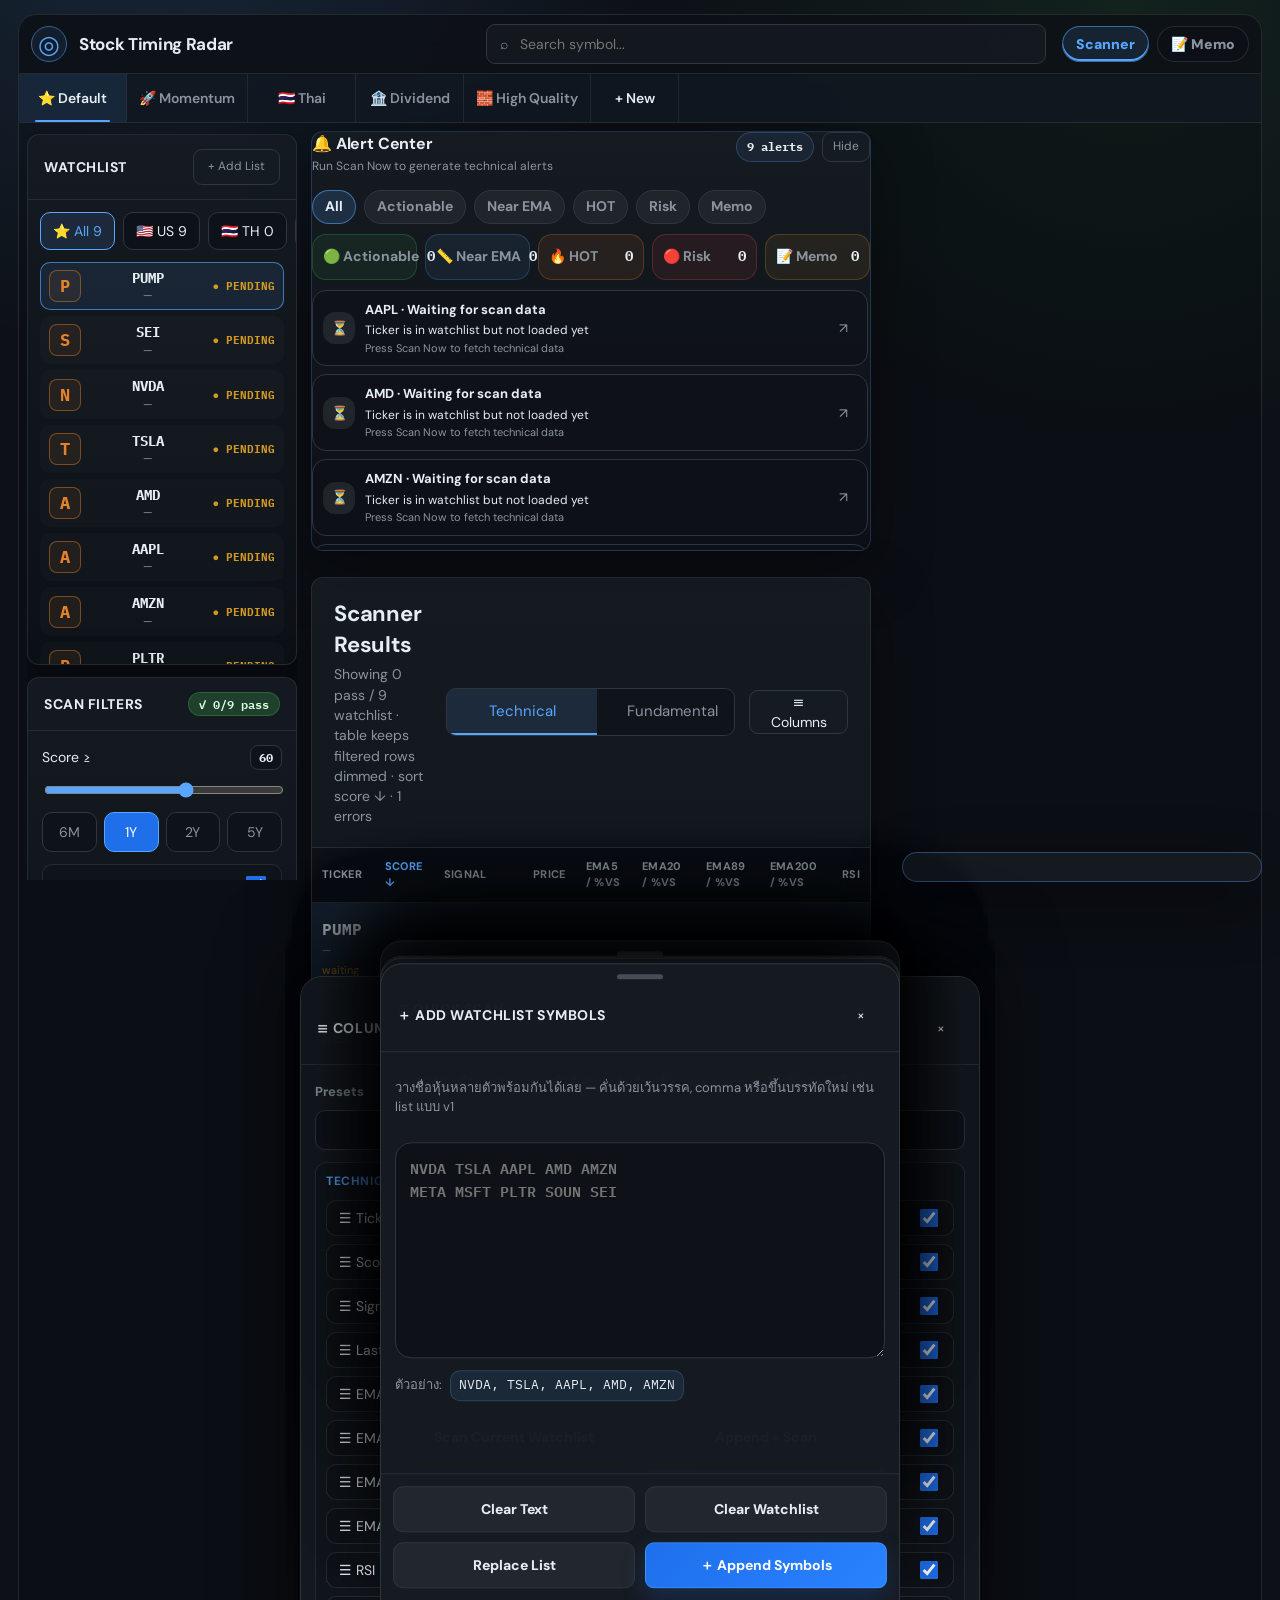
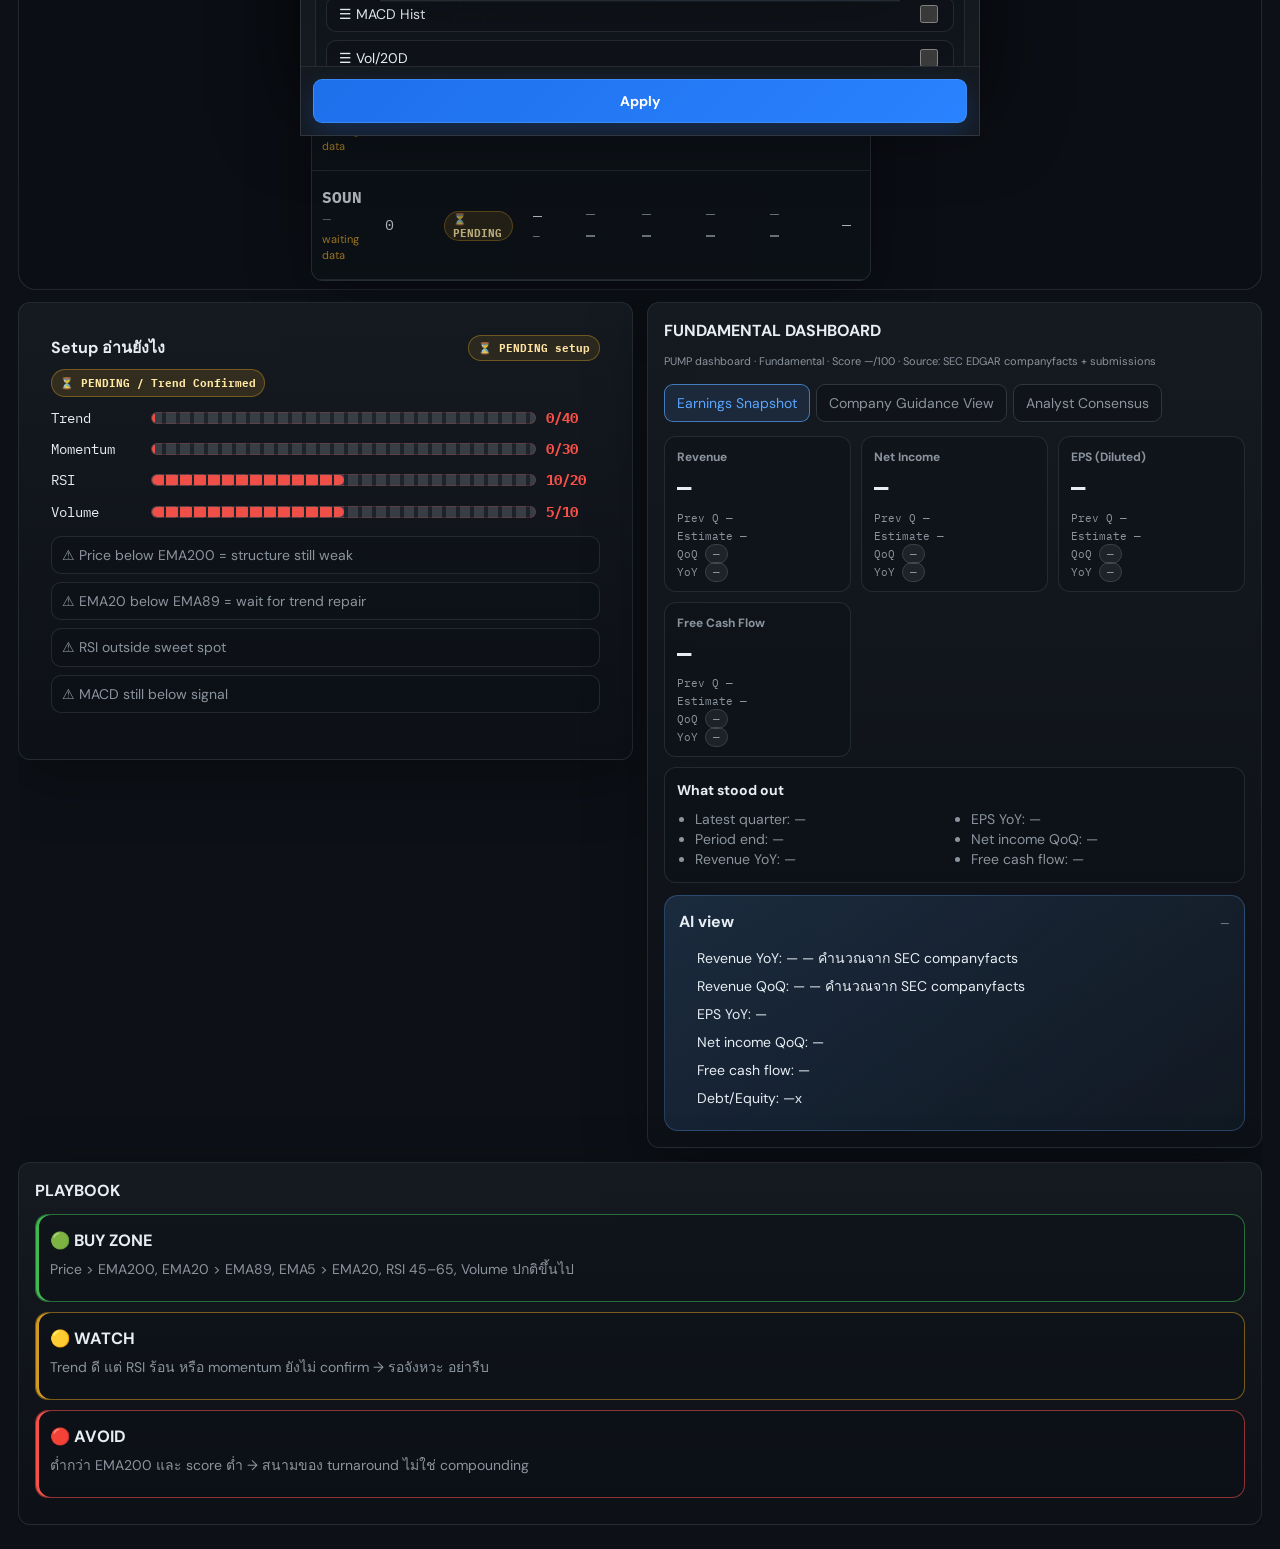
==== commit 7e9f1ad1: "Fix mobile screener creation and fundamental deploy v6.9" ====
--- a/site/index.html
+++ b/site/index.html
@@ -2,567 +2,367 @@
 <html lang="th">
 <head>
   <meta charset="utf-8" />
-  <meta name="viewport" content="width=device-width, initial-scale=1" />
-  <title>Stock Timing Radar</title>
+  <meta name="viewport" content="width=device-width, initial-scale=1, viewport-fit=cover" />
+  <title>Stock Timing Radar v6.9 Deploy</title>
+  <link rel="preconnect" href="https://fonts.googleapis.com">
+  <link rel="preconnect" href="https://fonts.gstatic.com" crossorigin>
+  <link href="https://fonts.googleapis.com/css2?family=DM+Sans:wght@400;500;600;700&family=IBM+Plex+Mono:wght@400;500;600;700&display=swap" rel="stylesheet">
   <link rel="stylesheet" href="styles.css" />
 </head>
 <body>
-  <header class="hero">
-    <div>
-      <p class="eyebrow">Growth / Quality Timing Scanner</p>
-      <h1>Stock Timing Radar</h1>
-      <p class="subtitle">หา “หุ้นดีที่พักฐานจบ” ด้วย EMA 5/20/89/200, RSI, MACD, Volume และ setup score</p>
-    </div>
-    <div class="hero-card">
-      <span class="hero-number" id="market-clock">Local MVP</span>
-      <span class="muted">Data: Yahoo chart endpoint via local backend</span>
-    </div>
-  </header>
-
-  <main class="layout">
-    <section class="panel controls">
-      <div class="field wide">
-        <label for="symbols">Watchlist</label>
-        <textarea id="symbols" rows="6" spellcheck="false">RKLB
-AMZN
-HOOD
-NVDA
-IREN
-ASTS
-OKLO
-TSLA
-GOOGL
-BMNR
-NBIS
-TEM
-MP
-IONQ
-AMD
-ORCL
-EQT
-TMDX
-EOSE
-PLTR
-UUUU
-PSIX
-CIFR
-RXRX
-JEPQ
-SYM
-TMC
-OSCR
-COPX
-RR
-ZETA
-OPEN
-COST
-BEAM
-BE
-LITE
-CRWV
-CORZ
-APLD
-SNDK
-COHR
-SEI
-TSEM
-RIOT
-KRC
-HUT
-WYFI
-BTDR
-CLSK
-BITF
-LBRT
-PUMP
-BW
-STX
-VST
-INTC
-GLXY
-AAPL
-MSFT
-AVGO
-GOOG
-META
-WMT
-ASML
-MU
-NFLX
-CSCO
-LRCX
-AMAT
-KLAC
-TXN
-ARM
-LIN
-PEP
-TMUS
-ADI
-AMGN
-ISRG
-SHOP
-GILD
-QCOM
-APP
-PANW
-MRVL
-BKNG
-PDD
-WDC
-HON
-CRWD
-CEG
-SBUX
-INTU
-VRTX
-ADBE
-CMCSA
-MAR
-SNPS
-MELI
-CDNS
-ABNB
-CSX
-MPWR
-REGN
-ADP
-ORLY
-DASH
-MNST
-MDLZ
-AEP
-ROST
-CTAS
-BKR
-WBD
-PCAR
-FTNT
-NXPI
-MSTR
-FANG
-FAST
-EA
-ADSK
-FER
-XEL
-MCHP
-EXC
-ODFL
-DDOG
-PYPL
-IDXX
-CCEP
-ALNY
-TRI
-KDP
-TTWO
-ROP
-PAYX
-AXON
-CPRT
-GEHC
-WDAY
-INSM
-CTSH
-KHC
-DXCM
-VRSK
-CHTR
-ZS
-CSGP
-ARKK
-ARKQ
-ARKW
-ARKG
-ARKF
-ARKX
-PRNT
-IZRL
-COIN
-ROKU
-CRCL
-CRSP
-TER
-KTOS
-DE
-AVAV
-TSM
-GH
-NTRA
-ILMN
-IRDM
-ACHR
-PATH
-TWLO
-RBLX
-SOFI
-XYZ
-U
-TDOC
-TWST
-TXG
-PACB
-NTLA
-EXAS
-SDGR
-VCYT
-RGNX
-EDIT
-VERV
-FATE
-DNA
-CDNA
-ABCL
-PRME
-JOBY
-TRMB
-LUNR
-SPCE
-MTLS
-DDD
-SSYS
-VLD
-NNDM
-DM
-CAMT
-CYBR
-NICE
-WIX
-GILT
-PERI
-MNDY
-FROG
-TOST
-BLSH
-Z
-ADYEY
-HIMS
-PINS
-FUTU
-NU
-AFRM
-DLO
-DOCN
-BILL
-DKNG
-9984.T
-QQQI
-SMH
-SOXX
-AIQ
-SMCI
-DELL
-VRT
-ETN
-PWR
-GEV
-MARA
-BRK-B
-AXP
-BAC
-KO
-CVX
-ABBV
-UNH
-TGT
-PL
-BKSY
-RDW
-GSAT
-SATS
-VSAT
-SPIR
-SATL
-SIDU
-TSAT
-MDA.TO
-UFO
-LMT
-NOC
-BA
-RTX
-GD
-LHX
-HWM
-TDG
-HEI
-TXT
-CW
-AIR
-ERJ
-EADSY
-GRMN
-EVTL
-EH
-DRS
-CACI
-LDOS
-SAIC
-BAH
-MRCY
-AAV.BK
-ADVANC.BK
-AEONTS.BK
-AMATA.BK
-AOT.BK
-AP.BK
-AURA.BK
-AWC.BK
-BA.BK
-BAM.BK
-BANPU.BK
-BBL.BK
-BCH.BK
-BCP.BK
-BCPG.BK
-BDMS.BK
-BEM.BK
-BGRIM.BK
-BH.BK
-BJC.BK
-BLA.BK
-BTG.BK
-BTS.BK
-CBG.BK
-CCET.BK
-CENTEL.BK
-CHG.BK
-CK.BK
-COM7.BK
-CPALL.BK
-CPF.BK
-CPN.BK
-CRC.BK
-DELTA.BK
-DOHOME.BK
-EA.BK
-EGCO.BK
-ERW.BK
-GFPT.BK
-GLOBAL.BK
-GPSC.BK
-GULF.BK
-GUNKUL.BK
-HANA.BK
-HMPRO.BK
-ICHI.BK
-IRPC.BK
-IVL.BK
-JAS.BK
-JMART.BK
-JMT.BK
-JTS.BK
-KBANK.BK
-KCE.BK
-KKP.BK
-KTB.BK
-KTC.BK
-LH.BK
-M.BK
-MEGA.BK
-MINT.BK
-MOSHI.BK
-MTC.BK
-OR.BK
-OSP.BK
-PLANB.BK
-PR9.BK
-PRM.BK
-PTG.BK
-PTT.BK
-PTTEP.BK
-PTTGC.BK
-QH.BK
-RATCH.BK
-RCL.BK
-SAWAD.BK
-SCB.BK
-SCC.BK
-SCGP.BK
-SIRI.BK
-SISB.BK
-SJWD.BK
-SPALI.BK
-SPRC.BK
-STA.BK
-STECON.BK
-STGT.BK
-TASCO.BK
-TCAP.BK
-TFG.BK
-TIDLOR.BK
-TISCO.BK
-TLI.BK
-TOA.BK
-TOP.BK
-TRUE.BK
-TTB.BK
-TU.BK
-VGI.BK
-WHA.BK</textarea>
-        <small>ใช้ Yahoo ticker format เช่น <code>PTT.BK</code>, <code>0700.HK</code>, <code>9988.HK</code>, <code>ASML</code></small>
-      </div>
-
-      <div class="field">
-        <label for="range">ช่วงข้อมูล</label>
-        <select id="range">
-          <option value="6mo">6 เดือน</option>
-          <option value="1y" selected>1 ปี</option>
-          <option value="2y">2 ปี</option>
-          <option value="5y">5 ปี</option>
-        </select>
-      </div>
-
-      <div class="field">
-        <label for="minScore">คะแนนขั้นต่ำ</label>
-        <input id="minScore" type="number" min="0" max="100" value="0" />
-      </div>
-
-      <div class="field filters">
-        <label>Filters</label>
-        <label class="check"><input type="checkbox" id="filterAbove200" /> Price &gt; EMA200</label>
-        <label class="check"><input type="checkbox" id="filterEmaStack" /> EMA20 &gt; EMA89</label>
-        <label class="check"><input type="checkbox" id="filterSweetRsi" /> RSI 45-65</label>
-      </div>
-
-      <div class="actions">
-        <button id="scanBtn">Scan Watchlist</button>
-        <button id="refreshBtn" class="secondary">Refresh</button>
-      </div>
-
-      <p class="note">ตารางเรียงแบบ Last Price → EMA price → % vs EMA เป็นคู่ ๆ เพิ่ม MACD 12,26 และทุกคอลัมน์เลือกซ่อนได้จาก Column Manager</p>
+  <div class="app-shell" data-view="technical">
+    <header class="topbar">
+      <button class="icon-btn mobile-only" aria-label="Open menu" data-open-panel="watchlist">☰</button>
+      <div class="brand">
+        <span class="radar-logo" aria-hidden="true">◎</span>
+        <div>
+          <h1>Stock Timing Radar</h1>
+          <p>Rank stocks by distance from EMA</p>
+        </div>
+      </div>
+      <label class="search-box desktop-only" aria-label="Search symbol">
+        <span>⌕</span>
+        <input id="symbolSearch" type="search" placeholder="Search symbol..." autocomplete="off" list="symbolSuggestions" /><datalist id="symbolSuggestions"><option value="NVDA"><option value="TSLA"><option value="AAPL"><option value="META"><option value="MSFT"><option value="AMZN"><option value="PLTR"><option value="PTT.BK"></datalist>
+      </label>
+      <div class="top-actions" aria-label="Mobile actions">
+        <button class="icon-btn mobile-only" aria-label="Search">⌕</button>
+      </div>
+    </header>
+
+    <nav class="portfolio-tabs" aria-label="Saved screeners">
+      <button class="portfolio-tab active" data-screener="default">⭐ Default</button>
+      <button class="portfolio-tab" data-screener="momentum">🚀 Momentum</button>
+      <button class="portfolio-tab" data-screener="thai">🇹🇭 Thai</button>
+      <button class="portfolio-tab desktop-only" data-screener="dividend">🏦 Dividend</button>
+      <button class="portfolio-tab desktop-only" data-screener="quality">🧱 High Quality</button>
+      <button class="portfolio-tab more-tab">…</button>
+      <button class="portfolio-tab add-tab" id="newScreenerBtn">+ New</button>
+    </nav>
+
+    <main class="workspace">
+      <aside class="sidebar desktop-panel" id="watchlistPanel">
+        <section class="panel-card watchlist-card">
+          <div class="section-header">
+            <h2>Watchlist</h2>
+            <button class="ghost-btn" data-add-symbol>+ Add List</button>
+          </div>
+          <div class="market-groups" id="marketGroups"></div>
+          <div class="watchlist-list" id="desktopWatchlist"></div>
+        </section>
+
+        <section class="panel-card filter-card">
+          <div class="section-header">
+            <h2>Scan Filters</h2>
+            <span class="result-pill" id="filterResultPill">✓ 27 results</span>
+          </div>
+          <div class="filter-stack">
+            <label class="range-row">
+              <span>Score ≥</span>
+              <output id="scoreOutput">60</output>
+              <input id="scoreRange" type="range" min="0" max="100" value="60" />
+            </label>
+            <div class="segmented" role="group" aria-label="Time range" id="rangeButtons">
+              <button data-range="6mo">6M</button><button class="active" data-range="1y">1Y</button><button data-range="2y">2Y</button><button data-range="5y">5Y</button>
+            </div>
+            <label class="toggle-row"><span>Price &gt; EMA200</span><input id="filterAbove200" type="checkbox" checked /></label>
+            <label class="toggle-row"><span>EMA20 &gt; EMA89</span><input id="filterEmaStack" type="checkbox" checked /></label>
+            <label class="toggle-row"><span>RSI 45–65</span><input id="filterSweetRsi" type="checkbox" checked /></label>
+            <label class="toggle-row"><span>Volume &gt; 20MA</span><input id="filterVolume20" type="checkbox" /></label>
+            <label class="toggle-row"><span>MACD &gt; Signal</span><input id="filterMacdSignal" type="checkbox" checked /></label>
+          </div>
+          <button class="primary-btn sticky-scan" id="scanNowDesktop">◎ Scan Now</button><div class="screener-actions"><button class="ghost-btn" data-rename-screener>Rename</button><button class="ghost-btn" data-delete-screener>Delete</button><button class="ghost-btn" data-import-screeners>Import</button></div>
+        </section>
+      </aside>
+
+      <section class="content-area">
+        <div class="mobile-control-strip mobile-only">
+          <button class="control-btn" data-open-panel="filters">⚙ Filters <span class="mini-badge">27</span></button>
+          <button class="control-btn" data-open-panel="columns">≡ Columns</button>
+          <button class="control-btn active-sort" id="mobileSortLabel" data-open-panel="sort">Sort: EMA20 nearest</button>
+          <button class="control-btn" data-save-as-screener>＋ Save Screener</button>
+          <button class="control-btn" data-open-screener-settings>⚙ Screener</button>
+        </div>
+
+        <section class="mobile-watch mobile-only">
+          <div class="market-groups mobile" id="mobileMarketGroups"></div>
+          <div class="chip-row" id="mobileChipRow"></div>
+        </section>
+
+
+        <section class="alert-center panel-card" id="alertCenter" aria-live="polite">
+          <div class="alert-header">
+            <div>
+              <h2>🔔 Alert Center</h2>
+              <p id="alertSubtitle">Technical alerts update after each scan</p>
+            </div>
+            <div class="alert-header-actions">
+              <span class="alert-count-pill" id="alertCountPill">0 alerts</span>
+              <button class="ghost-btn alert-toggle-btn" data-toggle-alerts>Hide</button>
+            </div>
+          </div>
+          <div class="alert-filter-row" id="alertFilterRow">
+            <button class="active" data-alert-filter="all">All</button>
+            <button data-alert-filter="action">Actionable</button>
+            <button data-alert-filter="near">Near EMA</button>
+            <button data-alert-filter="hot">HOT</button>
+            <button data-alert-filter="risk">Risk</button>
+            <button data-alert-filter="memo">Memo</button>
+          </div>
+          <div class="alert-summary-grid" id="alertSummaryGrid"></div>
+          <div class="alert-list" id="alertList"></div>
+        </section>
+
+        <section class="scanner-panel panel-card">
+          <div class="scanner-header">
+            <div>
+              <h2>Scanner Results</h2>
+              <p id="scannerSubtitle">Default sort: Score ↓ · click EMA headers to find nearest line</p>
+            </div>
+            <div class="scanner-actions">
+              <div class="tab-switch" role="tablist" aria-label="Scanner mode">
+                <button class="active" data-tab="technical">Technical</button>
+                <button data-tab="fundamental">Fundamental</button>
+              </div>
+              <button class="control-btn desktop-only" data-open-panel="columns">≡ Columns</button>
+            </div>
+          </div>
+
+          <div class="mobile-view-toggle mobile-only" role="tablist" aria-label="Mobile scanner view">
+            <button class="active" data-mobile-view="cards">Card View</button>
+            <button data-mobile-view="table">Table View</button>
+          </div>
+          <!-- v6.0: mobile table presets removed; table view follows the active Technical/Fundamental tab and Column Manager only. -->
+
+          <div id="technicalScanner" class="scanner-mode active">
+            <div class="table-wrap desktop-only">
+              <table class="scanner-table" id="technicalTable">
+                <thead>
+                  <tr>
+                    <th data-sort="ticker">Ticker</th>
+                    <th data-sort="score">Score</th>
+                    <th>Signal</th>
+                    <th data-sort="price">Price</th>
+                    <th data-sort="ema5Pct">EMA5 / %vs</th>
+                    <th data-sort="ema20Pct" class="sorted">EMA20 / %vs ↓</th>
+                    <th data-sort="ema89Pct">EMA89 / %vs</th>
+                    <th data-sort="ema200Pct">EMA200 / %vs</th>
+                    <th data-sort="rsi">RSI</th>
+                  </tr>
+                </thead>
+                <tbody id="technicalTableBody"></tbody>
+              </table>
+            </div>
+            <div class="mobile-card-list mobile-only" id="technicalMobileCards"></div>
+            <div class="mobile-table-wrap mobile-only" id="technicalMobileTableWrap" aria-label="Technical mobile table">
+              <div class="mobile-table-hint">☝ Ticker is fixed · scroll right for EMA details →</div>
+              <table class="scanner-table mobile-freeze-table" id="technicalMobileTable">
+                <thead>
+                  <tr>
+                    <th class="sticky-col" data-sort="ticker">Ticker 🔒</th>
+                    <th data-sort="score">Score</th>
+                    <th>Signal</th>
+                    <th data-sort="price">Price</th>
+                    <th data-sort="ema20Pct">EMA20 %vs</th>
+                    <th data-sort="ema89Pct">EMA89 %vs</th>
+                    <th data-sort="ema200Pct">EMA200 %vs</th>
+                    <th data-sort="rsi">RSI</th>
+                  </tr>
+                </thead>
+                <tbody id="technicalMobileTableBody"></tbody>
+              </table>
+            </div>
+          </div>
+
+          <div id="fundamentalScanner" class="scanner-mode">
+            <div class="table-wrap desktop-only">
+              <table class="scanner-table fundamental-table" id="fundamentalTable">
+                <thead>
+                  <tr>
+                    <th>Ticker</th><th>Fund Score / Signal</th><th>Quarter / Period</th><th>Revenue / QoQ / YoY</th><th>Net Income / QoQ / YoY</th><th>EPS / QoQ / YoY</th><th>FCF</th><th>Margins / Debt</th><th>Guidance</th>
+                  </tr>
+                </thead>
+                <tbody id="fundamentalTableBody"></tbody>
+              </table>
+            </div>
+            <div class="mobile-card-list mobile-only" id="fundamentalMobileCards"></div>
+            <div class="mobile-table-wrap mobile-only" id="fundamentalMobileTableWrap" aria-label="Fundamental mobile table">
+              <div class="mobile-table-hint">☝ Ticker is fixed · scroll right for fundamentals →</div>
+              <table class="scanner-table mobile-freeze-table" id="fundamentalMobileTable">
+                <thead>
+                  <tr>
+                    <th class="sticky-col" data-sort="ticker">Ticker 🔒</th><th data-sort="score">Fund Score / Signal</th><th>Quarter / Period</th><th data-sort="revYoy">Revenue / QoQ / YoY</th><th>Net Income / QoQ / YoY</th><th data-sort="epsYoy">EPS / QoQ / YoY</th><th>FCF</th><th>Margins / Debt</th><th>Guidance</th>
+                  </tr>
+                </thead>
+                <tbody id="fundamentalMobileTableBody"></tbody>
+              </table>
+            </div>
+          </div>
+        </section>
+      </section>
+
+      <aside class="detail-panel desktop-panel" id="detailPanel">
+        <section class="detail-card active" id="detailCard"></section>
+      </aside>
+    </main>
+
+    <section class="lower-grid desktop-only">
+      <article class="panel-card setup-card" id="setupSummary"></article>
+      <article class="panel-card fundamental-dashboard" id="fundamentalDashboard"></article>
+      <article class="panel-card playbook-card" id="playbookCards"></article>
     </section>
 
-    <section class="panel screener-panel">
-      <div class="panel-title-row compact-row">
-        <div>
-          <h2>Saved Screeners</h2>
-          <p>บันทึก watchlist + filters + columns ไว้ใช้ซ้ำ ไม่ต้องกรอกชื่อหุ้นใหม่ทุกครั้ง</p>
-        </div>
-        <div class="screener-status" id="screenerStatus">ยังไม่ได้บันทึก preset</div>
-      </div>
-      <div class="screener-controls">
-        <div class="field">
-          <label for="screenerName">ชื่อ Screener</label>
-          <input id="screenerName" placeholder="เช่น AI Infra, Core Quality, Crypto Miners" />
-        </div>
-        <div class="field">
-          <label for="savedScreeners">โหลด Screener</label>
-          <select id="savedScreeners">
-            <option value="">ยังไม่มี saved screener</option>
-          </select>
-        </div>
-        <div class="actions screener-actions">
-          <button id="saveScreenerBtn">Save Screener</button>
-          <button id="loadScreenerBtn" class="secondary">Load</button>
-          <button id="deleteScreenerBtn" class="danger">Delete</button>
-        </div>
-      </div>
-    </section>
-
-    <section class="panel column-panel">
-      <div class="panel-title-row compact-row">
-        <div>
-          <h2>Column Manager</h2>
-          <p>ซ่อนคอลัมน์ที่ไม่ต้องการอ่านได้ทีละตัว ตารางหุ้นไม่ควรยาวเหมือน 10-K</p>
-        </div>
-        <div class="column-actions">
-          <button id="showAllColsBtn" class="secondary">Show All</button>
-          <button id="compactColsBtn" class="secondary">Compact</button>
-          <button id="emaFocusColsBtn" class="secondary">EMA Focus</button>
-        </div>
-      </div>
-      <div id="columnToggles" class="column-toggles"></div>
-    </section>
-
-    <section class="panel summary-grid">
-      <div class="metric">
-        <span>Best Setup</span>
-        <strong id="bestSetup">-</strong>
-      </div>
-      <div class="metric">
-        <span>Buy/Watch</span>
-        <strong id="buyWatchCount">-</strong>
-      </div>
-      <div class="metric">
-        <span>Overheated</span>
-        <strong id="hotCount">-</strong>
-      </div>
-      <div class="metric">
-        <span>Last Scan</span>
-        <strong id="lastScan">-</strong>
-      </div>
-    </section>
-
-    <section class="panel table-panel">
-      <div class="panel-title-row">
-        <div>
-          <h2>Scanner</h2>
-          <p>คลิกแถวเพื่อเปิด detail chart</p>
-        </div>
-        <div id="status" class="status">พร้อมยิงเรดาร์</div>
-      </div>
-      <div class="scanner-tabs" role="tablist">
-        <button id="technicalTab" class="tab-button active" data-tab="technical">Technical</button>
-        <button id="fundamentalTab" class="tab-button" data-tab="fundamental">Fundamental</button>
-        <span id="tabNote" class="tab-note">Technical indicators จาก workflow ล่าสุด</span>
-      </div>
-      <div class="table-wrap">
-        <table id="scanTable">
-          <thead>
-            <tr id="scanHeader"></tr>
-          </thead>
-          <tbody></tbody>
-        </table>
-      </div>
-      <div id="mobileCards" class="mobile-cards"></div>
-      <div id="errors" class="errors"></div>
-    </section>
-
-    <section class="panel detail-panel">
-      <div class="panel-title-row">
-        <div>
-          <h2 id="detailTitle">Detail</h2>
-          <p id="detailSub">เลือกหุ้นจากตาราง หรือ search ด้านล่าง</p>
-        </div>
-        <div class="single-search">
-          <input id="singleSymbol" placeholder="เช่น NVDA" />
-          <button id="loadSingleBtn" class="secondary">Load</button>
-        </div>
-      </div>
-
-      <div class="detail-grid">
-        <canvas id="priceChart" height="260"></canvas>
-        <div class="thesis-box">
-          <h3>Setup อ่านยังไง</h3>
-          <div id="detailSignal" class="signal-pill muted-pill">ยังไม่มีข้อมูล</div>
-          <div id="scoreBars" class="score-bars"></div>
-          <ul id="reasons"></ul>
-        </div>
-      </div>
-      <div id="fundamentalDetail" class="fundamental-detail"></div>
-    </section>
-
-    <section class="panel playbook">
-      <h2>Playbook</h2>
-      <div class="playbook-grid">
-        <div>
-          <h3>Buy Zone</h3>
-          <p>Price &gt; EMA200, EMA20 &gt; EMA89, EMA5 &gt; EMA20, RSI 45-65 และ volume ไม่แห้ง</p>
-        </div>
-        <div>
-          <h3>Watch</h3>
-          <p>Trend ดี แต่ RSI ร้อนหรือ momentum ยังไม่ confirm — รอจังหวะ ไม่ต้องรีบเป็นฮีโร่</p>
-        </div>
-        <div>
-          <h3>Avoid</h3>
-          <p>ต่ำกว่า EMA200 และ score ต่ำ คือยังเป็นสนามของ turnaround ไม่ใช่ compounding</p>
-        </div>
-      </div>
-    </section>
-  </main>
-
+    <button class="primary-btn mobile-scan-btn mobile-only" id="mobileScanNow">◎ Scan Now</button>
+  </div>
+
+  <div class="sheet-backdrop" id="sheetBackdrop" hidden></div>
+
+  <section class="bottom-sheet" id="filtersSheet" aria-hidden="true" aria-label="Scan Filters">
+    <div class="sheet-grip"></div>
+    <div class="sheet-header"><h2>🔧 Scan Filters</h2><button class="icon-btn" data-close-sheet>×</button></div>
+    <div class="sheet-body">
+      <label class="range-row"><span>Score ≥</span><output id="sheetScoreOutput">60</output><input id="sheetScoreRange" type="range" min="0" max="100" value="60" /></label>
+      <h3>Time Range</h3>
+      <div class="segmented" id="sheetRangeButtons"><button data-range="6mo">6M</button><button class="active" data-range="1y">1Y</button><button data-range="2y">2Y</button><button data-range="5y">5Y</button></div>
+      <label class="toggle-row"><span>Price &gt; EMA200</span><input id="sheetFilterAbove200" type="checkbox" checked /></label>
+      <label class="toggle-row"><span>EMA20 &gt; EMA89</span><input id="sheetFilterEmaStack" type="checkbox" checked /></label>
+      <label class="toggle-row"><span>RSI 45–65</span><input id="sheetFilterSweetRsi" type="checkbox" checked /></label>
+      <label class="toggle-row"><span>Volume &gt; 20MA</span><input id="sheetFilterVolume20" type="checkbox" /></label>
+      <label class="toggle-row"><span>MACD &gt; Signal</span><input id="sheetFilterMacdSignal" type="checkbox" checked /></label>
+    </div>
+    <div class="sheet-actions"><button class="secondary-btn">Reset</button><button class="primary-btn">🚀 Scan Now</button></div>
+  </section>
+
+  <section class="bottom-sheet" id="columnsSheet" aria-hidden="true" aria-label="Column Manager">
+    <div class="sheet-grip"></div>
+    <div class="sheet-header"><h2>≡ Column Manager</h2><button class="icon-btn" data-close-sheet>×</button></div>
+    <div class="sheet-body">
+      <h3>Presets</h3>
+      <div class="segmented" id="columnPresetButtons">
+        <button data-column-preset="compact">Compact</button>
+        <button class="active" data-column-preset="ema">EMA Focus</button>
+        <button data-column-preset="all">All</button>
+      </div>
+      <div class="columns-grid" id="columnsGrid"></div>
+    </div>
+    <div class="sheet-actions"><button class="primary-btn full">Apply</button></div>
+  </section>
+
+
+
+
+  <section class="bottom-sheet" id="saveScreenerSheet" aria-hidden="true" aria-label="Save as new screener">
+    <div class="sheet-grip"></div>
+    <div class="sheet-header"><h2>＋ Save as New Screener</h2><button class="icon-btn" data-close-sheet>×</button></div>
+    <div class="sheet-body screener-sheet-body">
+      <p class="helper-text">บันทึก watchlist, filters, columns และ active view ปัจจุบันเป็น screener ใหม่</p>
+      <label class="form-field"><span>Screener name</span><input id="saveScreenerName" type="text" placeholder="เช่น AI Leaders / Thai Momentum" autocomplete="off" /></label>
+      <label class="toggle-row"><span>Clone current watchlist + settings</span><input id="saveScreenerClone" type="checkbox" checked /></label>
+      <p id="saveScreenerStatus" class="bulk-import-summary" aria-live="polite"></p>
+    </div>
+    <div class="sheet-actions"><button class="secondary-btn" data-close-sheet>Cancel</button><button class="primary-btn" data-confirm-save-screener>Save Screener</button></div>
+  </section>
+
+  <section class="bottom-sheet" id="screenerSettingsSheet" aria-hidden="true" aria-label="Screener settings">
+    <div class="sheet-grip"></div>
+    <div class="sheet-header"><h2>⚙ Screener Settings</h2><button class="icon-btn" data-close-sheet>×</button></div>
+    <div class="sheet-body screener-sheet-body">
+      <p class="helper-text" id="activeScreenerLabel">Active screener: Default</p>
+      <div class="screener-action-grid">
+        <button class="secondary-btn" data-save-as-screener>＋ Save as New</button>
+        <button class="secondary-btn" data-rename-screener>Rename</button>
+        <button class="secondary-btn" data-delete-screener>Delete</button>
+        <button class="secondary-btn" data-import-screeners>Import JSON</button>
+        <button class="secondary-btn" data-export-screeners>Export JSON</button>
+      </div>
+      <p class="helper-text">Tip: บนมือถือให้ใช้ปุ่มนี้แทน long-press เพื่อลดการกดพลาด</p>
+    </div>
+  </section>
+
+  <section class="bottom-sheet sort-sheet" id="sortSheet" aria-hidden="true" aria-label="Sort Scanner">
+    <div class="sheet-grip"></div>
+    <div class="sheet-header"><h2>⇅ Sort Scanner</h2><button class="icon-btn" data-close-sheet>×</button></div>
+    <div class="sheet-body">
+      <p class="helper-text">เลือกการเรียงข้อมูลบนมือถือ</p>
+      <div class="sort-list">
+        <button data-sort-pick="score" data-sort-dir="desc">Score สูงสุดก่อน</button>
+        <button data-sort-pick="ema20Pct" data-sort-dir="asc">ใกล้ EMA20 ที่สุด</button>
+        <button data-sort-pick="ema89Pct" data-sort-dir="asc">ใกล้ EMA89 ที่สุด</button>
+        <button data-sort-pick="ema200Pct" data-sort-dir="asc">ใกล้ EMA200 ที่สุด</button>
+        <button data-sort-pick="rsi" data-sort-dir="desc">RSI สูงสุดก่อน</button>
+        <button data-sort-pick="revYoy" data-sort-dir="desc">Revenue YoY สูงสุดก่อน</button>
+        <button data-sort-pick="epsYoy" data-sort-dir="desc">EPS YoY สูงสุดก่อน</button>
+      </div>
+    </div>
+  </section>
+
+
+
+  <section class="bottom-sheet quick-scan-sheet" id="quickScanSheet" aria-hidden="true" aria-label="Quick Scan Symbols">
+    <div class="sheet-grip"></div>
+    <div class="sheet-header"><h2>◎ Quick Scan</h2><button class="icon-btn" data-close-sheet>×</button></div>
+    <div class="sheet-body bulk-add-body">
+      <p class="helper-text">วางลิสต์หุ้นที่อยากสแกนรอบนี้ได้เลย จะคั่นด้วยเว้นวรรค, comma หรือขึ้นบรรทัดใหม่ก็ได้</p>
+      <textarea id="quickScanInput" class="bulk-symbol-input" rows="7" placeholder="NVDA TSLA AAPL AMD AMZN
+META MSFT PLTR SOUN SEI"></textarea>
+      <p id="quickScanSummary" class="bulk-import-summary" aria-live="polite"></p>
+    </div>
+    <div class="sheet-actions quick-scan-actions">
+      <button class="secondary-btn" data-scan-current>Scan Current Watchlist</button>
+      <button class="secondary-btn" data-append-scan>Append + Scan</button>
+      <button class="secondary-btn" data-replace-scan>Replace + Scan</button>
+      <button class="primary-btn" data-scan-temp>Scan This List Only</button>
+    </div>
+  </section>
+
+  <section class="bottom-sheet" id="bulkAddSheet" aria-hidden="true" aria-label="Bulk Add Symbols">
+    <div class="sheet-grip"></div>
+    <div class="sheet-header"><h2>＋ Add Watchlist Symbols</h2><button class="icon-btn" data-close-sheet>×</button></div>
+    <div class="sheet-body bulk-add-body">
+      <p class="helper-text">วางชื่อหุ้นหลายตัวพร้อมกันได้เลย — คั่นด้วยเว้นวรรค, comma หรือขึ้นบรรทัดใหม่ เช่น list แบบ v1</p>
+      <textarea id="bulkSymbolInput" class="bulk-symbol-input" rows="8" placeholder="NVDA TSLA AAPL AMD AMZN
+META MSFT PLTR SOUN SEI"></textarea>
+      <div class="bulk-example">
+        <span>ตัวอย่าง:</span>
+        <code>NVDA, TSLA, AAPL, AMD, AMZN</code>
+      </div>
+      <p id="bulkImportSummary" class="bulk-import-summary" aria-live="polite"></p>
+    </div>
+    <div class="sheet-actions bulk-actions">
+      <button class="secondary-btn" data-clear-symbols>Clear Text</button>
+      <button class="secondary-btn" data-clear-watchlist>Clear Watchlist</button>
+      <button class="secondary-btn" data-replace-symbols>Replace List</button>
+      <button class="primary-btn" data-import-symbols>＋ Append Symbols</button>
+    </div>
+  </section>
+
+  <section class="chart-modal" id="chartModal" aria-hidden="true" hidden></section>
+
+  <section class="full-modal mobile-only" id="mobileDetailModal" aria-hidden="true">
+    <div class="modal-header"><button class="icon-btn" id="closeDetail">←</button><h2 id="mobileDetailTitle">Detail</h2><button class="icon-btn">↗</button></div>
+    <div class="modal-body" id="mobileDetailBody"></div>
+  </section>
+
+  <div id="alertToast" class="alert-toast" hidden></div>
+  <button id="alertFab" class="alert-fab mobile-only" type="button" aria-label="Open alerts" hidden>
+    <span class="alert-fab-icon">🔔</span>
+    <span class="alert-fab-badge" id="alertFabBadge">0</span>
+  </button>
+  <section id="alertMobileSheet" class="alert-mobile-sheet mobile-only" hidden aria-live="polite">
+    <div class="alert-mobile-head">
+      <div><strong>🔔 Alerts</strong><small id="alertMobileSubtitle">Tap an alert to open and clear it</small></div>
+      <button type="button" class="ghost-btn" data-close-alert-sheet>×</button>
+    </div>
+    <div class="alert-filter-row mobile-alert-filters" id="alertMobileFilters">
+      <button class="active" data-alert-filter="all">All</button>
+      <button data-alert-filter="action">Actionable</button>
+      <button data-alert-filter="near">Near EMA</button>
+      <button data-alert-filter="hot">HOT</button>
+      <button data-alert-filter="risk">Risk</button>
+      <button data-alert-filter="memo">Memo</button>
+    </div>
+    <div class="alert-mobile-list" id="alertMobileList"></div>
+    <button class="ghost-btn alert-clear-btn" type="button" data-dismiss-all-alerts>Clear all</button>
+  </section>
   <script src="app.js"></script>
 </body>
 </html>
--- a/site/styles.css
+++ b/site/styles.css
@@ -1,972 +1,2257 @@
 :root {
-  --bg: #0c1638;
-  --panel: rgba(14, 25, 62, 0.78);
-  --panel-2: rgba(20, 34, 79, 0.82);
-  --text: #f5f9ff;
-  --muted: #bfd0ef;
-  --line: rgba(255,255,255,.12);
-  --good: #4ade80;
-  --warn: #fbbf24;
-  --bad: #fb7185;
-  --info: #7dd3fc;
-  --shadow: 0 22px 60px rgba(5,10,35,.26);
-  --radius: 20px;
+  --bg: #0d1117;
+  --bg-deep: #070b10;
+  --surface: #161b22;
+  --surface-2: #101721;
+  --surface-3: #0f1620;
+  --border: #30363d;
+  --border-soft: rgba(48, 54, 61, 0.68);
+  --accent: #58a6ff;
+  --accent-strong: #1f6feb;
+  --green: #3fb950;
+  --yellow: #d29922;
+  --orange: #e3822a;
+  --red: #f85149;
+  --red-soft: #ff7b72;
+  --text: #e6edf3;
+  --muted: #8b949e;
+  --shadow: 0 18px 60px rgba(0, 0, 0, 0.35);
+  --radius-lg: 18px;
+  --radius: 12px;
+  --radius-sm: 9px;
+  --mono: "IBM Plex Mono", ui-monospace, SFMono-Regular, Menlo, Consolas, monospace;
+  --body: "DM Sans", Inter, system-ui, -apple-system, BlinkMacSystemFont, "Segoe UI", sans-serif;
 }
 
 * { box-sizing: border-box; }
+html { background: var(--bg); color-scheme: dark; }
 body {
   margin: 0;
-  font-family: Inter, ui-sans-serif, system-ui, -apple-system, BlinkMacSystemFont, "Segoe UI", sans-serif;
+  min-height: 100vh;
   background:
-    radial-gradient(circle at 0% 0%, rgba(56,189,248,.42), transparent 28%),
-    radial-gradient(circle at 100% 0%, rgba(168,85,247,.34), transparent 30%),
-    radial-gradient(circle at 100% 100%, rgba(74,222,128,.22), transparent 24%),
-    linear-gradient(135deg, #0b1533 0%, #152861 45%, #0d1f4f 100%);
+    radial-gradient(circle at 12% -5%, rgba(88, 166, 255, 0.16), transparent 32rem),
+    radial-gradient(circle at 88% 0%, rgba(63, 185, 80, 0.10), transparent 28rem),
+    var(--bg);
   color: var(--text);
+  font: 14px/1.45 var(--body);
+}
+
+button, input { font: inherit; color: inherit; }
+button { cursor: pointer; }
+button:focus-visible, input:focus-visible { outline: 2px solid var(--accent); outline-offset: 2px; }
+
+.app-shell {
   min-height: 100vh;
-}
-
-.hero {
+  padding: 14px 18px 28px;
+}
+
+.topbar {
+  position: sticky;
+  top: 0;
+  z-index: 30;
+  height: 60px;
+  display: grid;
+  grid-template-columns: minmax(250px, 1fr) minmax(280px, 560px);
+  gap: 16px;
+  align-items: center;
+  padding: 0 12px;
+  border: 1px solid var(--border-soft);
+  border-radius: var(--radius-lg) var(--radius-lg) 0 0;
+  background: rgba(13, 17, 23, 0.86);
+  backdrop-filter: blur(18px);
+}
+
+.brand { display: flex; align-items: center; gap: 12px; min-width: 0; }
+.radar-logo {
+  display: grid;
+  place-items: center;
+  width: 36px;
+  height: 36px;
+  border-radius: 50%;
+  color: var(--accent);
+  border: 1px solid rgba(88, 166, 255, 0.55);
+  font-size: 25px;
+  line-height: 1;
+  box-shadow: 0 0 28px rgba(88, 166, 255, 0.15) inset;
+}
+.brand h1 { margin: 0; font-size: 17px; letter-spacing: -0.02em; }
+.brand p { margin: 1px 0 0; color: var(--muted); font-size: 12px; }
+
+.search-box {
+  display: flex;
+  align-items: center;
+  gap: 10px;
+  height: 40px;
+  border: 1px solid var(--border);
+  border-radius: var(--radius-sm);
+  background: rgba(22, 27, 34, 0.78);
+  padding: 0 13px;
+  color: var(--muted);
+}
+.search-box input { width: 100%; border: 0; background: transparent; color: var(--text); outline: 0; }
+.top-actions { display: none; justify-content: flex-end; align-items: center; gap: 8px; }
+.icon-btn {
+  min-width: 44px;
+  min-height: 44px;
+  border: 1px solid transparent;
+  border-radius: 12px;
+  color: var(--text);
+  background: transparent;
+}
+.icon-btn:hover { background: rgba(88, 166, 255, 0.08); border-color: var(--border-soft); }
+
+.portfolio-tabs {
+  display: flex;
+  align-items: stretch;
+  gap: 0;
+  overflow-x: auto;
+  scrollbar-width: none;
+  border: 1px solid var(--border-soft);
+  border-top: 0;
+  background: rgba(16, 23, 33, 0.84);
+}
+.portfolio-tabs::-webkit-scrollbar { display: none; }
+.portfolio-tab {
+  position: relative;
+  min-height: 48px;
+  min-width: 124px;
+  padding: 0 18px;
+  border: 0;
+  border-right: 1px solid rgba(48, 54, 61, 0.55);
+  background: transparent;
+  color: var(--muted);
+  font-weight: 600;
+  white-space: nowrap;
+}
+.portfolio-tab.active { color: var(--text); background: rgba(88, 166, 255, 0.11); }
+.portfolio-tab.active::after {
+  content: "";
+  position: absolute;
+  left: 16px;
+  right: 16px;
+  bottom: 0;
+  height: 2px;
+  background: var(--accent);
+  border-radius: 999px;
+}
+.portfolio-tab.add-tab { min-width: 88px; color: var(--text); }
+.more-tab { display: none; min-width: 52px; }
+
+.workspace {
+  display: grid;
+  grid-template-columns: 260px minmax(560px, 1fr) 340px;
+  gap: 12px;
+  align-items: start;
+  border: 1px solid var(--border-soft);
+  border-top: 0;
+  padding: 12px;
+  border-radius: 0 0 var(--radius-lg) var(--radius-lg);
+  background: rgba(7, 11, 16, 0.30);
+}
+
+.panel-card {
+  border: 1px solid var(--border-soft);
+  border-radius: var(--radius);
+  background: linear-gradient(180deg, rgba(22, 27, 34, 0.92), rgba(13, 17, 23, 0.92));
+  box-shadow: var(--shadow);
+  overflow: hidden;
+}
+.sidebar, .detail-panel { display: grid; gap: 12px; }
+.section-header, .scanner-header, .sheet-header {
   display: flex;
   justify-content: space-between;
-  gap: 24px;
-  align-items: end;
-  padding: 36px clamp(18px, 4vw, 56px) 20px;
-}
-
-.eyebrow {
-  margin: 0 0 8px;
-  color: #93c5fd;
-  font-weight: 800;
-  letter-spacing: .12em;
-  text-transform: uppercase;
-  font-size: 12px;
-}
-
-h1, h2, h3, p { margin-top: 0; }
-h1 { font-size: clamp(34px, 6vw, 72px); line-height: .95; margin-bottom: 12px; }
-h2 { margin-bottom: 4px; }
-h3 { margin-bottom: 8px; }
-.subtitle { color: var(--muted); font-size: 17px; max-width: 760px; margin-bottom: 0; }
-
-.hero-card {
-  min-width: 240px;
-  padding: 18px;
-  background: linear-gradient(180deg, rgba(255,255,255,.16), rgba(255,255,255,.08));
-  backdrop-filter: blur(8px);
-  border: 1px solid var(--line);
-  border-radius: var(--radius);
-  box-shadow: var(--shadow);
-}
-.hero-number { display: block; font-size: 25px; font-weight: 800; margin-bottom: 4px; }
-.muted { color: var(--muted); }
-
-.layout {
+  align-items: center;
+  gap: 12px;
+  padding: 14px 16px;
+  border-bottom: 1px solid var(--border-soft);
+}
+.section-header h2, .scanner-header h2, .sheet-header h2 { margin: 0; font-size: 14px; text-transform: uppercase; letter-spacing: .04em; }
+.scanner-header { padding: 16px 18px; }
+.scanner-header h2 { font-size: 18px; text-transform: none; letter-spacing: -0.01em; }
+.scanner-header p { margin: 3px 0 0; color: var(--muted); font-size: 12px; }
+.ghost-btn, .control-btn, .secondary-btn, .primary-btn {
+  min-height: 44px;
+  border-radius: var(--radius-sm);
+  border: 1px solid var(--border);
+  padding: 0 14px;
+  background: rgba(22, 27, 34, .86);
+  color: var(--text);
+}
+.ghost-btn { min-height: 36px; font-size: 12px; color: var(--muted); }
+.primary-btn {
+  border-color: rgba(88, 166, 255, 0.45);
+  background: linear-gradient(135deg, var(--accent-strong), #2982ff);
+  color: white;
+  font-weight: 700;
+  box-shadow: 0 10px 24px rgba(31, 111, 235, 0.22);
+}
+.secondary-btn { background: transparent; }
+.result-pill, .mini-badge {
+  display: inline-flex;
+  align-items: center;
+  justify-content: center;
+  min-height: 24px;
+  padding: 0 10px;
+  border-radius: 999px;
+  color: #dfffe5;
+  background: rgba(63, 185, 80, .25);
+  border: 1px solid rgba(63, 185, 80, .3);
+  font: 600 12px var(--mono);
+}
+.mini-badge { min-height: 20px; min-width: 20px; padding: 0 6px; margin-left: 6px; }
+
+.market-groups, .chip-row {
+  display: flex;
+  gap: 8px;
+  overflow-x: auto;
+  padding: 12px 12px 0;
+  scrollbar-width: none;
+}
+.market-groups::-webkit-scrollbar, .chip-row::-webkit-scrollbar { display: none; }
+.market-btn, .chip {
+  min-height: 38px;
+  border: 1px solid var(--border);
+  border-radius: 10px;
+  background: rgba(13, 17, 23, 0.88);
+  padding: 0 12px;
+  white-space: nowrap;
+}
+.market-btn.active, .chip.active { border-color: var(--accent); background: rgba(88,166,255,.12); color: var(--accent); }
+.chip { display: inline-flex; align-items: center; gap: 7px; min-height: 36px; font-weight: 700; font-family: var(--mono); }
+.chip::before { content: ""; width: 8px; height: 8px; border-radius: 999px; background: var(--muted); }
+.chip.buy::before { background: var(--green); }
+.chip.watch::before { background: var(--yellow); }
+.chip.avoid::before { background: var(--red); }
+.chip.neutral::before { background: var(--muted); }
+.watchlist-list { padding: 12px; display: grid; gap: 6px; }
+.watch-row {
   display: grid;
-  gap: 18px;
-  padding: 0 clamp(18px, 4vw, 56px) 48px;
-}
-.panel {
-  background: linear-gradient(180deg, rgba(255,255,255,.11), rgba(255,255,255,.06));
-  backdrop-filter: blur(10px);
-  border: 1px solid var(--line);
-  border-radius: var(--radius);
-  box-shadow: var(--shadow);
-  padding: 20px;
-}
-.controls {
-  display: grid;
-  grid-template-columns: minmax(260px, 1fr) 150px 140px 220px auto;
-  gap: 16px;
-  align-items: end;
-}
-.field { display: flex; flex-direction: column; gap: 8px; }
-.field.wide { min-width: 320px; }
-.display-options { justify-content: end; }
-label { font-weight: 700; color: #edf4ff; }
-small, .note { color: var(--muted); font-size: 12px; }
-.note { grid-column: 1 / -1; margin: -4px 0 0; }
-textarea, input, select {
-  width: 100%;
-  border: 1px solid rgba(255,255,255,.15);
-  border-radius: 14px;
-  background: rgba(8,15,40,.56);
-  color: var(--text);
-  padding: 12px 14px;
-  outline: none;
-  font-size: 14px;
-}
-textarea:focus, input:focus, select:focus { border-color: rgba(125,211,252,.85); box-shadow: 0 0 0 3px rgba(125,211,252,.12); }
-.filters { gap: 7px; }
-.check { font-weight: 500; color: var(--muted); display: flex; gap: 8px; align-items: center; }
-.check input { width: auto; }
-.actions { display: flex; gap: 10px; align-items: center; }
-button {
-  border: none;
-  border-radius: 14px;
-  padding: 12px 16px;
-  font-weight: 800;
-  color: #07101f;
-  background: linear-gradient(135deg, #7dd3fc, #86efac);
-  box-shadow: 0 10px 20px rgba(125,211,252,.15);
-  cursor: pointer;
-  white-space: nowrap;
-}
-button.secondary {
-  color: var(--text);
-  background: rgba(255,255,255,.10);
-  border: 1px solid var(--line);
-}
-button:disabled { opacity: .55; cursor: not-allowed; }
-
-.summary-grid {
-  display: grid;
-  grid-template-columns: repeat(4, minmax(0, 1fr));
-  gap: 12px;
-  background: transparent;
-  border: none;
-  box-shadow: none;
-  padding: 0;
-}
-.metric {
-  padding: 18px;
-  background: linear-gradient(180deg, rgba(255,255,255,.12), rgba(255,255,255,.08));
-  backdrop-filter: blur(10px);
-  border: 1px solid var(--line);
-  border-radius: var(--radius);
-}
-.metric span { color: var(--muted); font-size: 13px; display: block; margin-bottom: 8px; }
-.metric strong { font-size: 24px; }
-
-.panel-title-row {
+  grid-template-columns: 34px 1fr auto;
+  gap: 10px;
+  align-items: center;
+  min-height: 44px;
+  padding: 5px 8px;
+  border: 1px solid transparent;
+  border-radius: 10px;
+  background: rgba(255,255,255,.015);
+}
+.watch-row.active { border-color: rgba(88,166,255,.65); background: rgba(88,166,255,.10); }
+.logo-box {
+  display: grid; place-items: center;
+  width: 32px; height: 32px;
+  border-radius: 8px;
+  border: 1px solid rgba(88,166,255,.40);
+  color: var(--accent);
+  background: rgba(88,166,255,.08);
+  font: 800 17px var(--mono);
+}
+.logo-box.green { color: var(--green); border-color: rgba(63,185,80,.4); background: rgba(63,185,80,.08); }
+.logo-box.orange { color: var(--orange); border-color: rgba(227,130,42,.45); background: rgba(227,130,42,.08); }
+.logo-box.red { color: var(--red); border-color: rgba(248,81,73,.45); background: rgba(248,81,73,.08); }
+.watch-name { display: grid; }
+.watch-name strong { font-family: var(--mono); }
+.watch-name span { color: var(--muted); font-size: 11px; }
+.signal-dot { font: 700 11px var(--mono); }
+.signal-dot.buy { color: var(--green); }
+.signal-dot.watch { color: var(--yellow); }
+.signal-dot.avoid { color: var(--red); }
+
+.filter-card { padding-bottom: 12px; }
+.filter-stack, .sheet-body { display: grid; gap: 12px; padding: 14px 14px; }
+.range-row { display: grid; grid-template-columns: 1fr auto; gap: 10px; align-items: center; }
+.range-row output { font: 700 12px var(--mono); border: 1px solid var(--border); border-radius: 8px; padding: 4px 8px; background: rgba(13,17,23,.72); }
+.range-row input { grid-column: 1 / -1; width: 100%; accent-color: var(--accent); }
+.segmented { display: flex; gap: 7px; }
+.segmented button {
+  flex: 1;
+  min-height: 40px;
+  border: 1px solid var(--border);
+  background: rgba(13, 17, 23, .7);
+  border-radius: 10px;
+  color: var(--muted);
+}
+.segmented button.active { color: white; background: var(--accent-strong); border-color: var(--accent); }
+.toggle-row, .columns-grid label {
   display: flex;
   justify-content: space-between;
-  gap: 16px;
   align-items: center;
-  margin-bottom: 16px;
-}
-.panel-title-row p { color: var(--muted); margin-bottom: 0; }
-.status { color: var(--muted); font-size: 13px; }
-.table-wrap { overflow: auto; border: 1px solid var(--line); border-radius: 16px; background: rgba(255,255,255,.03); }
-table { width: 100%; border-collapse: collapse; min-width: 1580px; }
-th, td { padding: 13px 12px; text-align: left; border-bottom: 1px solid var(--line); white-space: nowrap; }
-th { color: #d7e8ff; font-size: 12px; text-transform: uppercase; letter-spacing: .05em; cursor: pointer; background: rgba(255,255,255,.06); }
-tbody tr { cursor: pointer; transition: background .15s ease; }
-tbody tr:hover { background: rgba(125,211,252,.10); }
-.score { font-weight: 900; }
-.num { text-align: right; font-variant-numeric: tabular-nums; }
-.good { color: var(--good); }
-.warn { color: var(--warn); }
-.bad { color: var(--bad); }
-.info { color: var(--info); }
-.pill, .signal-pill {
+  min-height: 44px;
+  padding: 0 12px;
+  border: 1px solid var(--border-soft);
+  border-radius: 10px;
+  background: rgba(13, 17, 23, .4);
+}
+input[type="checkbox"] { width: 20px; height: 20px; accent-color: var(--accent-strong); }
+.sticky-scan { width: calc(100% - 28px); margin: 2px 14px 0; }
+
+.content-area { min-width: 0; display: grid; gap: 12px; }
+.scanner-actions { display: flex; gap: 10px; align-items: center; }
+.tab-switch { display: inline-flex; gap: 0; border: 1px solid var(--border); border-radius: 10px; overflow: hidden; }
+.tab-switch button { min-height: 40px; min-width: 118px; border: 0; background: rgba(13,17,23,.65); color: var(--muted); }
+.tab-switch button.active { color: var(--accent); background: rgba(88,166,255,.10); box-shadow: inset 0 -2px var(--accent); }
+.scanner-mode { display: none; }
+.scanner-mode.active { display: block; }
+.table-wrap { overflow: auto; max-height: 555px; }
+.scanner-table { width: 100%; border-collapse: collapse; min-width: 840px; }
+th, td { padding: 14px 12px; border-bottom: 1px solid rgba(48, 54, 61, 0.55); text-align: left; vertical-align: middle; }
+th {
+  position: sticky;
+  top: 0;
+  z-index: 2;
+  background: rgba(13,17,23,.96);
+  color: var(--muted);
+  font-size: 12px;
+  font-weight: 700;
+  text-transform: uppercase;
+  letter-spacing: .03em;
+}
+th.sorted { color: var(--text); }
+tr:hover td { background: rgba(88,166,255,.035); }
+tr.active-row td { background: rgba(88,166,255,.08); border-top: 1px solid rgba(88,166,255,.35); border-bottom: 1px solid rgba(88,166,255,.35); }
+tr.extended-row td { box-shadow: inset 3px 0 rgba(227, 130, 42, .8); }
+.num, .price, .pct, .ema-cell { font-family: var(--mono); font-variant-numeric: tabular-nums; }
+.ema-cell { display: grid; gap: 2px; color: var(--muted); }
+.ema-cell strong { font-weight: 700; }
+.pct { font-weight: 800; }
+.pct.green { color: var(--green); }
+.pct.yellow { color: var(--yellow); }
+.pct.orange { color: var(--orange); }
+.pct.red { color: var(--red); }
+.signal-badge {
+  display: inline-flex; align-items: center; gap: 6px;
+  min-height: 28px;
+  padding: 0 10px;
+  border-radius: 999px;
+  font: 800 11px var(--mono);
+  border: 1px solid transparent;
+}
+.signal-badge.buy { color: #caffd2; border-color: rgba(63,185,80,.45); background: rgba(63,185,80,.16); }
+.signal-badge.watch { color: #ffe8a3; border-color: rgba(210,153,34,.42); background: rgba(210,153,34,.16); }
+.signal-badge.avoid { color: #ffd5d2; border-color: rgba(248,81,73,.42); background: rgba(248,81,73,.16); }
+
+.detail-card { min-height: 700px; padding: 0; }
+.detail-header { display: grid; gap: 12px; padding: 16px; border-bottom: 1px solid var(--border-soft); }
+.detail-title-row { display: flex; justify-content: space-between; align-items: start; gap: 12px; }
+.detail-symbol { display: flex; gap: 12px; align-items: center; }
+.detail-symbol h2 { margin: 0; font-size: 18px; font-family: var(--mono); }
+.detail-symbol span { color: var(--muted); font-size: 12px; }
+.detail-price { font-family: var(--mono); font-size: 26px; font-weight: 800; }
+.detail-meta { display: flex; flex-wrap: wrap; gap: 8px; color: var(--muted); font-size: 12px; }
+.load-row { display: grid; grid-template-columns: 1fr auto; gap: 8px; }
+.load-row input { min-height: 40px; border: 1px solid var(--border); border-radius: 9px; background: rgba(13,17,23,.75); padding: 0 12px; }
+.chart-stack { display: grid; gap: 10px; padding: 12px; }
+.chart-panel {
+  border: 1px solid var(--border-soft);
+  border-radius: 12px;
+  background: rgba(13, 17, 23, .54);
+  padding: 12px;
+}
+.chart-title { display: flex; justify-content: space-between; align-items: baseline; margin-bottom: 8px; }
+.chart-title strong { font-size: 13px; }
+.chart-title span { font: 700 11px var(--mono); color: var(--muted); }
+.fake-chart { width: 100%; height: 136px; display: block; overflow: visible; }
+.chart-legend { display: flex; flex-wrap: wrap; gap: 10px; margin-top: 8px; color: var(--muted); font-size: 11px; }
+.legend-dot { display: inline-flex; align-items: center; gap: 5px; }
+.legend-dot::before { content:""; width: 8px; height: 8px; border-radius: 50%; background: var(--accent); }
+.legend-dot.close::before { background: var(--text); }
+.legend-dot.ema5::before { background: var(--green); }
+.legend-dot.ema20::before { background: var(--accent); }
+.legend-dot.ema89::before { background: var(--orange); }
+.legend-dot.ema200::before { background: var(--red); }
+.detail-tabs { display: flex; gap: 2px; padding: 0 12px; border-bottom: 1px solid var(--border-soft); }
+.detail-tabs button { min-height: 42px; border: 0; background: transparent; color: var(--muted); padding: 0 12px; }
+.detail-tabs button.active { color: var(--accent); box-shadow: inset 0 -2px var(--accent); }
+.distance-section { display: grid; gap: 10px; padding: 12px; }
+.distance-row { display: grid; grid-template-columns: 56px 64px 1fr 64px; gap: 10px; align-items: center; min-height: 34px; font-family: var(--mono); }
+.bar-track { height: 10px; border-radius: 999px; background: rgba(139,148,158,.13); overflow: hidden; }
+.bar-fill { height: 100%; min-width: 3px; border-radius: inherit; background: var(--green); }
+.bar-fill.yellow { background: var(--yellow); }
+.bar-fill.orange { background: var(--orange); }
+.bar-fill.red { background: var(--red); }
+.bar-fill.red-soft { background: var(--red-soft); }
+.note { color: var(--muted); font-size: 11px; }
+
+.lower-grid { display: grid; grid-template-columns: 1.2fr 1.6fr 1fr; gap: 12px; margin-top: 12px; }
+.setup-card, .fundamental-dashboard, .playbook-card { padding: 16px; }
+.setup-card h2, .fundamental-dashboard h2, .playbook-card h2 { margin: 0 0 12px; font-size: 16px; }
+.progress-row { display: grid; grid-template-columns: 90px 1fr 54px; gap: 10px; align-items: center; margin: 11px 0; font-family: var(--mono); }
+.progress-track { height: 10px; border-radius: 999px; background: rgba(139,148,158,.14); overflow: hidden; }
+.progress-fill { height: 100%; border-radius: inherit; background: linear-gradient(90deg, var(--orange), var(--green)); }
+.signal-list { display: grid; grid-template-columns: 1fr 1fr; gap: 8px; margin-top: 14px; padding: 0; list-style: none; }
+.signal-list li { color: var(--muted); padding: 8px 10px; border-radius: 10px; border: 1px solid var(--border-soft); background: rgba(13,17,23,.45); }
+.fund-tabs { display: flex; gap: 6px; margin: 10px 0 14px; }
+.fund-tabs button { min-height: 38px; border: 1px solid var(--border); border-radius: 9px; background: rgba(13,17,23,.55); color: var(--muted); padding: 0 12px; }
+.fund-tabs button.active { color: var(--accent); border-color: var(--accent); background: rgba(88,166,255,.10); }
+.metric-grid { display: grid; grid-template-columns: repeat(4, minmax(0, 1fr)); gap: 10px; }
+.metric-card { border: 1px solid var(--border-soft); border-radius: 12px; padding: 12px; background: rgba(13,17,23,.48); }
+.metric-card h3 { margin: 0 0 8px; color: var(--muted); font-size: 12px; }
+.metric-card strong { display:block; font: 800 20px var(--mono); }
+.metric-card .mini-stats { display: grid; gap: 4px; margin-top: 10px; color: var(--muted); font: 11px var(--mono); }
+.badge-up { color: #caffd2; background: rgba(63,185,80,.14); border: 1px solid rgba(63,185,80,.35); border-radius: 999px; padding: 2px 7px; }
+.badge-down { color: #ffd5d2; background: rgba(248,81,73,.14); border: 1px solid rgba(248,81,73,.35); border-radius: 999px; padding: 2px 7px; }
+.standout-card { margin-top: 10px; border: 1px solid var(--border-soft); border-radius: 12px; padding: 12px; background: rgba(13,17,23,.45); }
+.standout-card ul { margin: 8px 0 0; padding-left: 18px; color: var(--muted); columns: 2; }
+.play-card { border-radius: 13px; border: 1px solid var(--border-soft); padding: 14px; margin-bottom: 10px; background: rgba(13,17,23,.45); }
+.play-card.buy { border-color: rgba(63,185,80,.55); box-shadow: inset 3px 0 var(--green); }
+.play-card.watch { border-color: rgba(210,153,34,.55); box-shadow: inset 3px 0 var(--yellow); }
+.play-card.avoid { border-color: rgba(248,81,73,.55); box-shadow: inset 3px 0 var(--red); }
+.play-card h3 { margin: 0 0 6px; }
+.play-card p { margin: 0; color: var(--muted); }
+
+.mobile-only { display: none !important; }
+
+.sheet-backdrop {
+  position: fixed; inset: 0; z-index: 80;
+  background: rgba(0,0,0,.58);
+  backdrop-filter: blur(8px);
+}
+.bottom-sheet {
+  position: fixed;
+  left: 50%; bottom: 0;
+  transform: translate(-50%, 110%);
+  width: min(100%, 520px);
+  max-height: 86vh;
+  z-index: 90;
+  border: 1px solid var(--border);
+  border-radius: 22px 22px 0 0;
+  background: rgba(22, 27, 34, .98);
+  box-shadow: 0 -24px 80px rgba(0,0,0,.58);
+  transition: transform .22s ease;
+  overflow: auto;
+}
+.bottom-sheet.open { transform: translate(-50%, 0); }
+.sheet-grip { width: 46px; height: 5px; border-radius: 999px; background: rgba(139,148,158,.42); margin: 10px auto 0; }
+.sheet-body h3 { margin: 4px 0 -4px; color: var(--muted); font-size: 13px; }
+.sheet-actions { position: sticky; bottom: 0; display: grid; grid-template-columns: 1fr 1.5fr; gap: 10px; padding: 12px; background: rgba(22,27,34,.97); border-top: 1px solid var(--border-soft); }
+.sheet-actions .full { grid-column: 1 / -1; }
+.columns-grid { display: grid; gap: 8px; }
+
+@media (max-width: 1180px) {
+  .workspace { grid-template-columns: 240px minmax(520px, 1fr); }
+  .detail-panel { display: none; }
+  .lower-grid { grid-template-columns: 1fr; }
+}
+
+@media (max-width: 767px) {
+  body { background: var(--bg-deep); }
+  .desktop-only, .desktop-panel { display: none !important; }
+  .mobile-only { display: initial !important; }
+  .app-shell { padding: 0 0 104px; }
+  .topbar {
+    grid-template-columns: 44px 1fr 88px;
+    height: 56px;
+    border: 0;
+    border-radius: 0;
+    padding: 0 8px;
+  }
+  .brand { justify-content: center; }
+  .brand h1 { font-size: 15px; text-align: center; }
+  .brand p, .radar-logo, .top-actions .icon-btn:not(.mobile-only) { display: none; }
+  .top-actions { display: flex; gap: 0; }
+  .portfolio-tabs {
+    border-left: 0; border-right: 0;
+    padding: 8px 12px;
+    gap: 8px;
+    background: var(--bg);
+  }
+  .portfolio-tab {
+    min-width: 96px;
+    min-height: 44px;
+    border: 1px solid var(--border);
+    border-radius: 10px;
+    background: rgba(22,27,34,.8);
+    padding: 0 12px;
+  }
+  .portfolio-tab:nth-of-type(n+4):not(.add-tab) { display: none; }
+  .more-tab { display: inline-block !important; min-width: 48px; }
+  .portfolio-tab.active::after { left: 10px; right: 10px; bottom: -1px; }
+  .workspace { display: block; border: 0; padding: 0 10px 10px; background: transparent; }
+  .content-area { gap: 10px; }
+  .mobile-control-strip {
+    position: sticky;
+    top: 56px;
+    z-index: 25;
+    display: flex !important;
+    gap: 8px;
+    padding: 10px 0;
+    background: rgba(7, 11, 16, .96);
+    overflow-x: auto;
+  }
+  .mobile-control-strip .control-btn { white-space: nowrap; }
+  .mobile-watch {
+    display: grid !important;
+    gap: 8px;
+    border: 1px solid var(--border-soft);
+    border-radius: 13px;
+    background: rgba(16, 23, 33, .7);
+    padding-bottom: 10px;
+  }
+  .market-groups.mobile { padding-top: 10px; }
+  .chip-row { padding: 0 12px; }
+  .scanner-panel { border-radius: 14px; background: transparent; border: 0; box-shadow: none; }
+  .scanner-header {
+    display: grid;
+    gap: 10px;
+    padding: 14px 4px 10px;
+    border: 0;
+  }
+  .scanner-header h2 { font-size: 16px; }
+  .scanner-actions { justify-content: stretch; }
+  .tab-switch { width: 100%; }
+  .tab-switch button { flex: 1; }
+  .mobile-card-list { display: grid !important; gap: 10px; }
+  .stock-card {
+    border: 1px solid var(--border-soft);
+    border-radius: 14px;
+    background: linear-gradient(180deg, rgba(22,27,34,.96), rgba(13,17,23,.96));
+    box-shadow: var(--shadow);
+    padding: 13px;
+  }
+  .stock-card-header { display: flex; justify-content: space-between; gap: 10px; align-items: start; }
+  .stock-card-title { display: flex; gap: 10px; align-items: center; }
+  .ticker-line strong { font: 800 18px var(--mono); }
+  .ticker-line span { color: var(--muted); font-size: 12px; margin-left: 5px; }
+  .card-score { text-align: right; }
+  .card-score strong { display: block; font: 800 20px var(--mono); }
+  .card-price-row { display: flex; justify-content: space-between; margin: 8px 0 10px; font-family: var(--mono); }
+  .ema-bars { display: grid; gap: 8px; padding-top: 10px; border-top: 1px solid var(--border-soft); }
+  .ema-bar-row { display: grid; grid-template-columns: 58px 1fr 68px 64px; gap: 8px; align-items: center; font: 12px var(--mono); }
+  .ema-bar-row .bar-track { height: 9px; }
+  .mobile-scan-btn {
+    position: fixed;
+    z-index: 55;
+    left: 14px; right: 14px; bottom: 66px;
+    width: auto;
+    height: 52px;
+    border-radius: 14px;
+  }
+  .bottom-nav {
+    position: fixed;
+    z-index: 50;
+    left: 0; right: 0; bottom: 0;
+    height: 58px;
+    display: grid !important;
+    grid-template-columns: repeat(5, 1fr);
+    border-top: 1px solid var(--border);
+    background: rgba(13,17,23,.97);
+    backdrop-filter: blur(18px);
+  }
+  .bottom-nav button { border: 0; background: transparent; color: var(--muted); display: grid; place-items: center; gap: 1px; font-size: 15px; }
+  .bottom-nav button span { font-size: 10px; }
+  .bottom-nav button.active { color: var(--accent); }
+  .fund-card-section { border-top: 1px solid var(--border-soft); margin-top: 10px; padding-top: 10px; }
+  .fund-card-section h3 { margin: 0 0 8px; font-size: 13px; color: var(--muted); }
+  .fund-grid { display: grid; grid-template-columns: repeat(3, 1fr); gap: 8px; }
+  .fund-mini { border: 1px solid var(--border-soft); border-radius: 10px; padding: 8px; background: rgba(13,17,23,.44); }
+  .fund-mini span { display:block; color: var(--muted); font-size: 11px; }
+  .fund-mini strong { font: 800 14px var(--mono); }
+  .full-modal {
+    position: fixed; inset: 0; z-index: 100;
+    display: none !important;
+    background: var(--bg);
+    overflow: auto;
+  }
+  .full-modal.open { display: block !important; }
+  .modal-header {
+    position: sticky; top: 0; z-index: 2;
+    display: grid; grid-template-columns: 44px 1fr 44px;
+    align-items: center;
+    height: 56px;
+    background: rgba(13,17,23,.96);
+    border-bottom: 1px solid var(--border-soft);
+  }
+  .modal-header h2 { margin: 0; font-size: 16px; text-align: center; font-family: var(--mono); }
+  .modal-body .detail-card { min-height: auto; border: 0; border-radius: 0; box-shadow: none; }
+  .detail-header { padding: 14px; }
+  .chart-panel { padding: 10px; }
+  .fake-chart { height: 130px; }
+  .distance-row { grid-template-columns: 55px 62px 1fr 64px; font-size: 12px; }
+  .metric-grid { grid-template-columns: 1fr; }
+  .signal-list { grid-template-columns: 1fr; }
+  .standout-card ul { columns: 1; }
+}
+
+/* v3.1 polish: keep desktop inside viewport and make detail tabs feel clickable */
+html, body { overflow-x: hidden; }
+.app-shell {
+  width: min(100%, 1680px);
+  margin: 0 auto;
+}
+.panel-card, .scanner-panel, .content-area, .detail-panel, .sidebar { min-width: 0; }
+@media (min-width: 768px) {
+  .workspace {
+    grid-template-columns: clamp(210px, 17vw, 260px) minmax(0, 1fr) clamp(290px, 24vw, 340px);
+  }
+  .sidebar,
+  .detail-panel {
+    position: sticky;
+    top: 132px;
+    max-height: calc(100vh - 154px);
+    overflow: auto;
+    overscroll-behavior: contain;
+    scrollbar-width: thin;
+  }
+  .detail-card { min-height: 0; }
+  .table-wrap { max-width: 100%; overflow: auto; }
+  .scanner-table { min-width: 760px; }
+  th, td { padding: 11px 9px; }
+  .scanner-table th { font-size: 11px; }
+  .ema-cell { gap: 0; }
+  .signal-badge { padding: 0 8px; }
+  .detail-tabs button { flex: 1; font-weight: 700; }
+  .chart-stack { grid-template-columns: 1fr; }
+  .fake-chart { height: 118px; }
+  .lower-grid { max-width: 100%; overflow: hidden; }
+}
+@media (max-width: 1350px) and (min-width: 768px) {
+  .app-shell { padding-left: 10px; padding-right: 10px; }
+  .topbar { grid-template-columns: minmax(210px, 1fr) minmax(220px, 420px); }
+  .brand p { display: none; }
+  .workspace { grid-template-columns: 220px minmax(0, 1fr) 300px; gap: 8px; padding: 8px; }
+  .portfolio-tab { min-width: 108px; padding: 0 12px; }
+  .detail-meta { gap: 6px; }
+  .detail-price { font-size: 23px; }
+  .metric-grid { grid-template-columns: repeat(2, minmax(0, 1fr)); }
+  .signal-list { grid-template-columns: 1fr; }
+}
+.detail-tab-content { min-width: 0; }
+.padded-detail-section > .setup-card,
+.padded-detail-section > .fundamental-dashboard,
+.padded-detail-section > .playbook-card { box-shadow: none; border: 0; background: transparent; padding: 0; }
+.detail-tabs { overflow-x: auto; scrollbar-width: none; }
+.detail-tabs::-webkit-scrollbar { display: none; }
+.detail-tabs button { white-space: nowrap; }
+
+/* v3.2 desktop readability redesign + mobile optional table view */
+@media (min-width: 1181px) {
+  .app-shell { width: min(100%, 1840px); padding: 14px 18px 24px; }
+  .topbar { border-radius: 18px 18px 0 0; }
+  .workspace {
+    grid-template-columns: clamp(260px, 18vw, 320px) minmax(720px, 1fr) clamp(360px, 24vw, 430px);
+    gap: 14px;
+    align-items: stretch;
+  }
+  .sidebar,
+  .detail-panel {
+    position: sticky;
+    top: 134px;
+    max-height: calc(100vh - 154px);
+    overflow: auto;
+    overscroll-behavior: contain;
+    scrollbar-width: thin;
+  }
+  .scanner-panel { min-height: calc(100vh - 170px); display: flex; flex-direction: column; }
+  .scanner-header { padding: 20px 22px; }
+  .scanner-header h2 { font-size: 22px; }
+  .scanner-header p { font-size: 14px; }
+  .scanner-actions { gap: 14px; }
+  .tab-switch button { min-width: 150px; min-height: 46px; font-size: 15px; }
+  .table-wrap { max-height: none; flex: 1; overflow: auto; }
+  .scanner-table { min-width: 100%; }
+  th { top: 0; height: 52px; font-size: 12px; }
+  td { padding: 15px 16px; font-size: 15px; }
+  .scanner-table td:first-child strong { font-size: 16px; }
+  .fundamental-table td { font-size: 16px; }
+  .detail-card { min-height: 0; height: auto; box-shadow: none; }
+  .detail-panel .detail-card { overflow: visible; }
+  .desktop-snapshot { display: grid; gap: 14px; padding: 18px; }
+  .snapshot-top { display: flex; justify-content: space-between; gap: 12px; align-items: start; }
+  .snapshot-kicker { color: var(--muted); font-size: 11px; text-transform: uppercase; letter-spacing: .08em; }
+  .snapshot-top h2 { margin: 4px 0 2px; font: 800 24px var(--mono); }
+  .snapshot-top p { margin: 0; color: var(--muted); }
+  .snapshot-price-row { display: flex; justify-content: space-between; align-items: center; border-bottom: 1px solid var(--border-soft); padding-bottom: 12px; }
+  .snapshot-price-row strong { display: block; font: 800 30px var(--mono); }
+  .snapshot-price-row span { font: 800 14px var(--mono); }
+  .snapshot-metrics { display: grid; grid-template-columns: .7fr .7fr 1.6fr; gap: 10px; }
+  .snapshot-metrics > div { border: 1px solid var(--border-soft); border-radius: 13px; padding: 12px; background: rgba(13,17,23,.44); min-width: 0; }
+  .snapshot-metrics span { display: block; color: var(--muted); font-size: 11px; margin-bottom: 5px; }
+  .snapshot-metrics strong { font: 800 16px var(--mono); word-break: break-word; }
+  .snapshot-load .primary-btn { min-width: 86px; }
+  .snapshot-section { border: 1px solid var(--border-soft); border-radius: 14px; background: rgba(13,17,23,.42); padding: 13px; display: grid; gap: 10px; }
+  .snapshot-section .distance-row { grid-template-columns: 62px 74px 1fr 72px; min-height: 32px; }
+  .snapshot-fund-grid { display: grid; grid-template-columns: repeat(2, minmax(0, 1fr)); gap: 8px; }
+  .snapshot-fund-grid .fund-mini { border: 1px solid var(--border-soft); border-radius: 11px; padding: 10px; background: rgba(16,23,33,.55); }
+  .snapshot-fund-grid .fund-mini span { display: block; color: var(--muted); font-size: 11px; }
+  .snapshot-fund-grid .fund-mini strong { font: 800 15px var(--mono); }
+  .snapshot-rule { display: flex; justify-content: space-between; gap: 12px; align-items: center; min-height: 48px; border: 1px solid var(--border-soft); border-radius: 12px; padding: 0 12px; background: rgba(16,23,33,.58); text-align: left; font-weight: 800; }
+  .snapshot-rule span { color: var(--muted); font-weight: 500; font-size: 12px; }
+  .lower-grid {
+    grid-template-columns: minmax(320px, .9fr) minmax(520px, 1.35fr) minmax(320px, .9fr);
+    gap: 14px;
+    align-items: start;
+  }
+  .setup-card, .fundamental-dashboard, .playbook-card { min-height: 250px; }
+  .metric-grid { grid-template-columns: repeat(4, minmax(0, 1fr)); }
+  .playbook-card .play-card { min-height: 88px; }
+}
+
+@media (min-width: 768px) and (max-width: 1320px) {
+  .workspace { grid-template-columns: clamp(220px, 20vw, 260px) minmax(0, 1fr); }
+  .detail-panel { display: none; }
+  .lower-grid { grid-template-columns: 1fr 1fr; }
+  .lower-grid .playbook-card { grid-column: 1 / -1; }
+}
+
+@media (max-width: 767px) {
+  .mobile-view-toggle {
+    display: flex !important;
+    gap: 0;
+    border: 1px solid var(--border);
+    border-radius: 14px;
+    overflow: hidden;
+    margin: 4px 0 10px;
+    background: rgba(22,27,34,.75);
+  }
+  .mobile-view-toggle button {
+    flex: 1;
+    min-height: 48px;
+    border: 0;
+    background: transparent;
+    color: var(--muted);
+    font-weight: 800;
+    font-size: 15px;
+  }
+  .mobile-view-toggle button.active {
+    color: var(--accent);
+    background: rgba(88,166,255,.12);
+    box-shadow: inset 0 -2px var(--accent);
+  }
+  .mobile-table-tools {
+    display: none !important;
+    align-items: center;
+    gap: 8px;
+    overflow-x: auto;
+    padding: 0 0 10px;
+    color: var(--muted);
+    scrollbar-width: none;
+  }
+  .mobile-table-tools::-webkit-scrollbar { display: none; }
+  .mobile-table-tools button {
+    min-height: 42px;
+    border: 1px solid var(--border);
+    border-radius: 12px;
+    background: rgba(13,17,23,.7);
+    color: var(--muted);
+    padding: 0 14px;
+    white-space: nowrap;
+  }
+  .mobile-table-tools button.active { color: var(--accent); border-color: var(--accent); background: rgba(88,166,255,.1); }
+  .mobile-table-tools .icon-mini { min-width: 48px; font-size: 18px; padding: 0; }
+  .app-shell[data-mobile-view="table"] .mobile-table-tools { display: flex !important; }
+  .app-shell[data-mobile-view="table"] .mobile-card-list { display: none !important; }
+  .app-shell[data-mobile-view="cards"] .mobile-table-wrap { display: none !important; }
+  .app-shell[data-mobile-view="table"] .mobile-table-wrap { display: block !important; }
+  .mobile-table-wrap {
+    margin-top: 4px;
+    border: 1px solid var(--border-soft);
+    border-radius: 14px;
+    overflow-x: auto;
+    overflow-y: hidden;
+    background: linear-gradient(180deg, rgba(22,27,34,.96), rgba(13,17,23,.96));
+    box-shadow: var(--shadow);
+    scrollbar-width: thin;
+    position: relative;
+  }
+  .mobile-table-hint {
+    position: sticky;
+    left: 0;
+    z-index: 5;
+    min-width: 100%;
+    padding: 10px 12px;
+    color: var(--muted);
+    border-bottom: 1px solid var(--border-soft);
+    background: rgba(13,17,23,.96);
+    font-size: 12px;
+    white-space: nowrap;
+  }
+  .mobile-freeze-table { min-width: 760px; width: 760px; border-collapse: separate; border-spacing: 0; }
+  .mobile-freeze-table th, .mobile-freeze-table td { padding: 12px 12px; white-space: nowrap; font-size: 13px; }
+  .mobile-freeze-table th { height: 48px; top: 0; }
+  .mobile-freeze-table .sticky-col {
+    position: sticky;
+    left: 0;
+    z-index: 7;
+    width: 154px;
+    min-width: 154px;
+    max-width: 154px;
+    background: linear-gradient(90deg, rgba(22,27,34,.98), rgba(16,23,33,.98));
+    box-shadow: 1px 0 0 rgba(48,54,61,.85), 12px 0 26px rgba(0,0,0,.25);
+  }
+  .mobile-freeze-table th.sticky-col { z-index: 9; }
+  .mobile-freeze-table .sticky-col span { display: block; color: var(--muted); font-size: 11px; max-width: 122px; overflow: hidden; text-overflow: ellipsis; }
+  .mobile-freeze-table .price { display: grid; gap: 2px; }
+  .mobile-freeze-table .price small { display: block; font-size: 12px; }
+  .dot { display: block; width: 9px; height: 9px; border-radius: 999px; margin-top: 4px; background: var(--green); }
+  .dot.yellow { background: var(--yellow); }
+  .dot.orange { background: var(--orange); }
+  .dot.red { background: var(--red); }
+  .rsi-cell { color: var(--yellow); }
+  .score-good { color: var(--green); }
+  .score-watch { color: var(--yellow); }
+  .score-weak { color: var(--red); }
+}
+
+
+/* Bulk watchlist import */
+.bulk-add-body {
+  display: grid;
+  gap: 12px;
+}
+.helper-text,
+.bulk-example,
+.bulk-import-summary {
+  color: var(--muted);
+  font-size: 13px;
+  line-height: 1.45;
+}
+.bulk-symbol-input {
+  width: 100%;
+  min-height: 160px;
+  resize: vertical;
+  border: 1px solid var(--border);
+  border-radius: 16px;
+  background: rgba(13, 17, 23, 0.88);
+  color: var(--text);
+  padding: 14px;
+  font: 600 15px/1.55 var(--mono);
+  outline: none;
+}
+.bulk-symbol-input:focus {
+  border-color: var(--accent);
+  box-shadow: 0 0 0 3px rgba(88, 166, 255, 0.16);
+}
+.bulk-example {
+  display: flex;
+  gap: 8px;
+  flex-wrap: wrap;
+  align-items: center;
+}
+.bulk-example code {
+  color: var(--text);
+  background: rgba(88, 166, 255, 0.1);
+  border: 1px solid rgba(88, 166, 255, 0.22);
+  border-radius: 10px;
+  padding: 5px 8px;
+  font-family: var(--mono);
+}
+.bulk-import-summary {
+  min-height: 20px;
+  color: var(--green);
+}
+.bulk-import-summary.warn {
+  color: var(--orange);
+}
+.watchlist-list {
+  max-height: min(46vh, 520px);
+  overflow: auto;
+}
+
+
+/* v4.3 real-functional UI fixes */
+.workspace {
+  grid-template-columns: minmax(250px, 300px) minmax(640px, 1fr) minmax(360px, 440px);
+  align-items: start;
+  max-width: 100vw;
+}
+.content-area, .scanner-panel, .table-wrap { min-width: 0; }
+.detail-panel { position: sticky; top: 118px; max-height: calc(100vh - 132px); overflow: auto; }
+.detail-card { min-height: auto; }
+.detail-tab-content { padding-top: 12px; }
+.detail-tabs { overflow-x: auto; scrollbar-width: thin; }
+.detail-tabs button { min-width: 96px; }
+.chart-stack { display: grid; gap: 12px; }
+.chart-panel { min-height: 190px; }
+.fake-chart { height: 160px; }
+.chart-empty { min-height: 150px; display: grid; place-items: center; color: var(--muted); border: 1px dashed var(--border); border-radius: 14px; background: rgba(139,148,158,.06); padding: 16px; text-align: center; }
+.scanner-table th.sorted { color: var(--accent); }
+.scanner-table td small { display:block; color: var(--muted); margin-top: 2px; font-size: 11px; }
+.skeleton-row td { padding: 17px 14px !important; }
+.skeleton-line { display:block; height: 14px; width: 80%; border-radius: 999px; background: linear-gradient(90deg, rgba(139,148,158,.10), rgba(139,148,158,.25), rgba(139,148,158,.10)); background-size: 200% 100%; animation: shimmer 1.2s infinite; }
+.skeleton-line.wide { width: 100%; height: 22px; }
+.skeleton-card { min-height: 140px; gap: 16px; }
+@keyframes shimmer { from { background-position: 200% 0; } to { background-position: -200% 0; } }
+.screener-actions { display:grid; grid-template-columns: repeat(3, 1fr); gap: 8px; padding: 10px 14px 0; }
+.screener-actions .ghost-btn { min-height: 38px; justify-content: center; }
+.bulk-actions { grid-template-columns: repeat(2, minmax(0, 1fr)); }
+.columns-grid input[type="checkbox"] { width: 18px; height: 18px; }
+.fund-tabs button, .detail-tabs button, .tab-switch button, .mobile-view-toggle button { cursor: pointer; }
+.watch-row, .chip, .scanner-table tbody tr { cursor: pointer; }
+.muted-empty { color: var(--muted); text-align: center; padding: 36px 16px !important; }
+@media (min-width: 1181px) and (max-width: 1440px) {
+  .workspace { grid-template-columns: 270px minmax(560px, 1fr) 380px; }
+  .scanner-table th, .scanner-table td { padding-left: 10px; padding-right: 10px; }
+  .detail-price { font-size: 30px; }
+}
+@media (max-width: 1180px) {
+  .workspace { grid-template-columns: minmax(230px, 280px) minmax(0, 1fr); }
+  .detail-panel { display:none; }
+}
+@media (max-width: 767px) {
+  .workspace { display:block; }
+  .detail-panel { display:none; }
+  .chart-panel { min-height: 180px; }
+  .fake-chart { height: 150px; }
+  .bulk-actions { grid-template-columns: 1fr; }
+}
+
+/* v4.5 functional states */
+.scanner-table tr.filtered-out,
+.scanner-table tr.pending-row { opacity: .48; }
+.scanner-table tr.filtered-out td:first-child::after { content: " filtered"; display:block; color: var(--muted); font-size: 11px; font-family: var(--body-font); text-transform:none; margin-top: 4px; }
+.scanner-table tr.pending-row td:first-child::after { content: " waiting data"; display:block; color: var(--yellow); font-size: 11px; font-family: var(--body-font); text-transform:none; margin-top: 4px; }
+.stock-card.filtered-card,
+.stock-card.pending-card { opacity: .62; }
+.stock-card.filtered-card::after { content: "Filtered out by current filters"; display:block; margin-top: 8px; color: var(--muted); font-size: 12px; }
+.stock-card.pending-card::after { content: "Waiting for backend data"; display:block; margin-top: 8px; color: var(--yellow); font-size: 12px; }
+.chart-axis { display:flex; justify-content:space-between; color: var(--muted); font-size: 11px; padding: 2px 12px 0; font-family: var(--mono-font); }
+.signal-badge.avoid { border-color: rgba(248,81,73,.45); background: rgba(248,81,73,.14); color: var(--red); }
+.muted-empty { white-space: normal; line-height: 1.5; }
+
+
+/* v4.6 interaction + scanner visual cleanup */
+.scanner-table tr.extended-row td {
+  box-shadow: none !important;
+}
+.scanner-table tbody tr {
+  transition: background .14s ease, opacity .14s ease;
+}
+.scanner-table tr.filtered-out,
+.scanner-table tr.pending-row {
+  opacity: .72 !important;
+}
+.scanner-table tr.filtered-out td,
+.scanner-table tr.pending-row td {
+  background: rgba(13, 17, 23, .42) !important;
+}
+.scanner-table tr.active-row td {
+  background: rgba(88,166,255,.105) !important;
+  border-top: 1px solid rgba(88,166,255,.38) !important;
+  border-bottom: 1px solid rgba(88,166,255,.38) !important;
+}
+.scanner-table tr:not(.active-row):hover td {
+  background: rgba(88,166,255,.045) !important;
+}
+.tab-switch button,
+.detail-tabs button,
+.fund-tabs button,
+.mobile-view-toggle button {
+  position: relative;
+  z-index: 3;
+  pointer-events: auto !important;
+  user-select: none;
+}
+.tab-switch button.active,
+.detail-tabs button.active,
+.fund-tabs button.active {
+  color: var(--accent) !important;
+  border-color: rgba(88,166,255,.65) !important;
+  background: rgba(88,166,255,.12) !important;
+}
+.fund-tabs {
+  position: relative;
+  z-index: 2;
+}
+.fundamental-dashboard .note {
+  margin-bottom: 14px;
+}
+.scanner-table td,
+.scanner-table th {
+  border-left: 0 !important;
+  border-right: 0 !important;
+}
+.scanner-table .ema-cell strong,
+.scanner-table .pct {
+  opacity: 1;
+}
+.scanner-table tr.filtered-out .ema-cell strong,
+.scanner-table tr.filtered-out .pct {
+  opacity: .86;
+}
+
+/* v4.9 polish: clearer setup tone, AI view, safer metric wrapping, Alpha Vantage BYOK row */
+.detail-tabs button.setup-buy { color: var(--green); }
+.detail-tabs button.setup-watch { color: var(--yellow); }
+.detail-tabs button.setup-avoid { color: var(--red); }
+.detail-tabs button.setup-neutral { color: var(--muted); }
+.detail-tabs button.setup-buy.active { box-shadow: inset 0 -2px var(--green); background: rgba(63,185,80,.12) !important; border-color: rgba(63,185,80,.55) !important; }
+.detail-tabs button.setup-watch.active { box-shadow: inset 0 -2px var(--yellow); background: rgba(210,153,34,.12) !important; border-color: rgba(210,153,34,.55) !important; }
+.detail-tabs button.setup-avoid.active { box-shadow: inset 0 -2px var(--red); background: rgba(248,81,73,.12) !important; border-color: rgba(248,81,73,.55) !important; }
+.setup-tab-dot { display:inline-block; width:7px; height:7px; border-radius:50%; margin-left:6px; background: currentColor; vertical-align:middle; }
+.setup-title-row { display:flex; align-items:center; justify-content:space-between; gap:10px; margin-bottom:8px; }
+.setup-title-row h2 { margin:0; }
+.setup-chip { border-radius:999px; padding:5px 9px; font:800 11px var(--mono); border:1px solid var(--border); color:var(--muted); }
+.setup-chip.buy { color:#caffd2; background:rgba(63,185,80,.12); border-color:rgba(63,185,80,.42); }
+.setup-chip.watch { color:#ffe3a1; background:rgba(210,153,34,.12); border-color:rgba(210,153,34,.42); }
+.setup-chip.avoid { color:#ffd5d2; background:rgba(248,81,73,.12); border-color:rgba(248,81,73,.42); }
+.setup-card.setup-buy { border-color:rgba(63,185,80,.35); }
+.setup-card.setup-watch { border-color:rgba(210,153,34,.35); }
+.setup-card.setup-avoid { border-color:rgba(248,81,73,.35); }
+
+.fundamental-dashboard .metric-grid { grid-template-columns: repeat(auto-fit, minmax(155px, 1fr)) !important; }
+.metric-card { min-width:0; }
+.metric-card .metric-value { font-size: clamp(18px, 2.6vw, 24px); line-height:1.1; overflow-wrap:anywhere; word-break:normal; }
+.metric-card .mini-stats span { min-width:0; overflow-wrap:anywhere; }
+.badge-flat { color: var(--muted); background: rgba(139,148,158,.12); border: 1px solid rgba(139,148,158,.25); border-radius:999px; padding:2px 7px; }
+.ai-view-card { margin-top: 12px; border:1px solid rgba(88,166,255,.28); border-radius:14px; padding:14px; background: linear-gradient(135deg, rgba(88,166,255,.16), rgba(88,166,255,.05)); }
+.ai-view-head { display:flex; justify-content:space-between; gap:10px; align-items:baseline; margin-bottom:8px; }
+.ai-view-head strong { font-size:16px; }
+.ai-view-head span { color:var(--muted); font-size:11px; text-align:right; }
+.ai-view-card ul { margin:0; padding-left:18px; color:var(--text); columns:1; }
+.ai-view-card li { margin:7px 0; line-height:1.5; }
+.api-key-row { display:grid; grid-template-columns:minmax(0,1fr) auto; gap:10px; margin:12px 0; }
+.api-key-row input { min-height:42px; border:1px solid var(--border); border-radius:10px; background:rgba(13,17,23,.75); color:var(--text); padding:0 12px; font:700 13px var(--mono); }
+.secondary-btn { min-height:42px; border:1px solid var(--border); border-radius:10px; background:rgba(139,148,158,.10); color:var(--text); padding:0 14px; font-weight:800; cursor:pointer; }
+.secondary-btn:hover { border-color:rgba(88,166,255,.55); background:rgba(88,166,255,.10); }
+@media (max-width: 760px) {
+  .api-key-row { grid-template-columns:1fr; }
+  .fundamental-dashboard .metric-grid { grid-template-columns: repeat(2, minmax(0, 1fr)) !important; }
+  .metric-card .metric-value { font-size: clamp(18px, 5.2vw, 22px); }
+}
+@media (max-width: 430px) {
+  .fundamental-dashboard .metric-grid { grid-template-columns: 1fr !important; }
+}
+
+
+/* v4.8 — fundamental scanner stacked columns + reliable column manager */
+.fundamental-table { min-width: 980px; }
+.fundamental-table th { vertical-align: top; white-space: normal; line-height: 1.25; }
+.fundamental-table td { vertical-align: top; }
+.fund-stack { display: grid; gap: 5px; min-width: 112px; }
+.fund-stack span { display: flex; justify-content: space-between; gap: 10px; align-items: baseline; min-width: 0; }
+.fund-stack em { font-style: normal; color: var(--muted); font-size: 10px; text-transform: uppercase; letter-spacing: .04em; white-space: nowrap; }
+.fund-stack strong { font-family: var(--mono); font-size: 12px; color: var(--text); text-align: right; overflow-wrap: anywhere; }
+.fund-stack .signal-badge { transform: scale(.92); transform-origin: right center; white-space: nowrap; }
+.fundamental-table tr.filtered-out .fund-stack strong,
+.fundamental-table tr.pending-row .fund-stack strong { color: rgba(230,237,243,.64); }
+.columns-grid { gap: 12px; }
+.column-section { display: grid; gap: 8px; padding: 10px; border: 1px solid var(--border-soft); border-radius: 12px; background: rgba(13,17,23,.34); }
+.column-section h3 { margin: 0 0 2px !important; color: var(--accent); font-size: 12px; text-transform: uppercase; letter-spacing: .05em; }
+.column-section label { display:flex; align-items:center; justify-content:space-between; min-height:36px; gap:10px; }
+#columnsSheet { z-index: 120; }
+.sheet-backdrop { z-index: 110; }
+@media (min-width: 768px) {
+  #columnsSheet.bottom-sheet { width: min(680px, calc(100vw - 48px)); max-height: min(760px, calc(100vh - 80px)); }
+  #columnsSheet .sheet-body { max-height: calc(100vh - 210px); overflow:auto; }
+  .fundamental-table .signal-badge { font-size: 11px; }
+}
+@media (max-width: 900px) {
+  .fundamental-table { min-width: 860px; }
+  .fund-stack { min-width: 98px; }
+}
+
+
+/* v4.9 fixes: fundamental growth colors, compact AI sources, editable Alpha key, colored setup bars */
+.progress-fill.good { background: linear-gradient(90deg, rgba(63,185,80,.72), var(--green)) !important; }
+.progress-fill.watch { background: linear-gradient(90deg, rgba(210,153,34,.72), var(--yellow)) !important; }
+.progress-fill.weak { background: linear-gradient(90deg, rgba(248,81,73,.72), var(--red)) !important; }
+.progress-row.progress-good strong { color: var(--green); }
+.progress-row.progress-watch strong { color: var(--yellow); }
+.progress-row.progress-weak strong { color: var(--red); }
+.ai-view-card li { display:flex; align-items:flex-start; gap:8px; flex-wrap:wrap; }
+.ai-main-text { flex: 1 1 360px; min-width:0; }
+.source-detail { display:inline-block; position:relative; }
+.source-detail summary { list-style:none; cursor:pointer; user-select:none; border:1px solid rgba(139,148,158,.28); background:rgba(139,148,158,.16); color:var(--muted); border-radius:999px; padding:2px 8px; font:800 10px var(--mono); }
+.source-detail summary::-webkit-details-marker { display:none; }
+.source-detail[open] summary { color:var(--accent); border-color:rgba(88,166,255,.45); background:rgba(88,166,255,.12); }
+.source-detail small { display:block; margin-top:6px; max-width: 420px; padding:8px 10px; border:1px solid var(--border); border-radius:10px; background:rgba(13,17,23,.95); color:var(--muted); line-height:1.45; }
+.api-key-row, .api-key-row input, .api-key-row button, [data-load-analyst], [data-save-alpha-key] { position:relative; z-index:10; pointer-events:auto !important; }
+.api-key-row input { caret-color: var(--accent); user-select:text; -webkit-user-select:text; }
+.fundamental-table .pct.green, .metric-card .badge-up, .ai-view-card .pct.green { color: var(--green) !important; }
+.fundamental-table .pct.red, .metric-card .badge-down { color: var(--red) !important; }
+@media (max-width: 760px) { .ai-main-text { flex-basis: 100%; } .source-detail small { max-width: calc(100vw - 80px); } }
+
+
+/* v5.0 fixes: setup bars use segmented mini-bar scale + stronger desktop Alpha key editability */
+.progress-track {
+  position: relative;
+  display: block;
+  height: 12px;
+  border-radius: 999px;
+  overflow: hidden;
+  background:
+    repeating-linear-gradient(90deg, rgba(139,148,158,.24) 0 10px, transparent 10px 14px),
+    rgba(139,148,158,.10) !important;
+}
+.progress-fill {
+  display: block !important;
+  height: 100% !important;
+  min-width: 3px;
+  border-radius: inherit;
+  box-shadow: 0 0 16px rgba(88,166,255,.12);
+}
+.progress-fill.good {
+  background: repeating-linear-gradient(90deg, rgba(63,185,80,.95) 0 10px, rgba(63,185,80,.95) 10px 12px, transparent 12px 14px) !important;
+}
+.progress-fill.watch {
+  background: repeating-linear-gradient(90deg, rgba(210,153,34,.96) 0 10px, rgba(210,153,34,.96) 10px 12px, transparent 12px 14px) !important;
+}
+.progress-fill.weak {
+  background: repeating-linear-gradient(90deg, rgba(248,81,73,.95) 0 10px, rgba(248,81,73,.95) 10px 12px, transparent 12px 14px) !important;
+}
+.progress-row.progress-good .progress-track { border: 1px solid rgba(63,185,80,.18); }
+.progress-row.progress-watch .progress-track { border: 1px solid rgba(210,153,34,.18); }
+.progress-row.progress-weak .progress-track { border: 1px solid rgba(248,81,73,.18); }
+.api-key-row { isolation:isolate; }
+.api-key-row input[data-alpha-key-input] {
+  display:block !important;
+  width:100% !important;
+  opacity:1 !important;
+  pointer-events:auto !important;
+  -webkit-user-select:text !important;
+  user-select:text !important;
+  cursor:text !important;
+  position:relative !important;
+  z-index:50 !important;
+}
+.api-key-row input[data-alpha-key-input]:focus {
+  border-color: var(--accent) !important;
+  box-shadow: 0 0 0 3px rgba(88,166,255,.16) !important;
+  background: rgba(13,17,23,.95) !important;
+}
+
+/* v5.1 interaction/readability patch */
+.chart-legend .close { color: var(--text); }
+.chart-legend .green { color: var(--green); }
+.chart-legend .blue { color: var(--accent); }
+.chart-legend .orange { color: var(--orange); }
+.chart-legend .red { color: var(--red); }
+.price-chart-title { align-items: center; gap: 10px; }
+.price-chart-title > div:first-child { min-width: 0; }
+.chart-mode-toggle { display: inline-flex; border: 1px solid var(--border); border-radius: 12px; overflow: hidden; background: rgba(13,17,23,.55); flex-shrink: 0; }
+.chart-mode-toggle button { min-height: 34px; padding: 0 10px; border: 0; border-right: 1px solid var(--border); background: transparent; color: var(--muted); font-weight: 800; cursor: pointer; }
+.chart-mode-toggle button:last-child { border-right: 0; }
+.chart-mode-toggle button.active { background: rgba(88,166,255,.18); color: var(--accent); box-shadow: inset 0 -2px var(--accent); }
+.chart-mode-toggle button:hover { color: var(--text); }
+th[data-sort] { cursor: pointer; user-select: none; }
+th[data-sort]:hover { color: var(--accent); background: rgba(88,166,255,.06); }
+.filter-card input[type=checkbox], .bottom-sheet input[type=checkbox] { pointer-events: auto; cursor: pointer; }
+.toggle-row { cursor: pointer; }
+@media (max-width: 767px) { .chart-mode-toggle button { min-height: 40px; padding: 0 12px; } }
+
+
+/* v5.2 polish: signed narrative colors, local Alpha key status, expanded price chart modal */
+.signed-positive { color: var(--green) !important; font-weight: 900; }
+.signed-negative { color: var(--red) !important; font-weight: 900; }
+.standout-card li .signed-positive,
+.standout-card li .signed-negative,
+.ai-view-card li .signed-positive,
+.ai-view-card li .signed-negative { font-family: var(--mono); }
+.alpha-key-status { margin: -4px 0 10px; min-height: 18px; color: var(--muted); font: 800 11px var(--mono); }
+.alpha-key-status.ok { color: var(--green); }
+.alpha-key-status.error { color: var(--red); }
+.alpha-key-status.loading { color: var(--accent); }
+.chart-actions { display: flex; align-items: center; gap: 8px; flex-shrink: 0; }
+.chart-expand-btn { min-height: 34px; min-width: 36px; border: 1px solid var(--border); border-radius: 10px; background: rgba(88,166,255,.10); color: var(--accent); font-weight: 900; cursor: pointer; }
+.chart-expand-btn:hover { background: rgba(88,166,255,.18); border-color: rgba(88,166,255,.55); }
+.price-chart-panel { cursor: zoom-in; }
+.price-chart-panel [data-chart-controls],
+.price-chart-panel button,
+.price-chart-panel a { cursor: auto; }
+.chart-modal[hidden] { display: none !important; }
+.chart-modal { position: fixed; inset: 0; z-index: 9999; display: grid; place-items: center; padding: 18px; }
+.chart-modal-backdrop { position: absolute; inset: 0; background: rgba(1,4,9,.82); backdrop-filter: blur(8px); }
+.chart-modal-card { position: relative; width: min(1100px, 96vw); max-height: 94vh; overflow: auto; border: 1px solid rgba(88,166,255,.35); border-radius: 18px; background: linear-gradient(180deg, rgba(22,27,34,.98), rgba(13,17,23,.98)); box-shadow: 0 24px 90px rgba(0,0,0,.55); }
+.chart-modal-header { display: flex; align-items: center; justify-content: space-between; gap: 12px; padding: 14px 16px; border-bottom: 1px solid var(--border-soft); }
+.chart-modal-header strong { display: block; font: 900 18px var(--mono); }
+.chart-modal-header span { display: block; color: var(--muted); margin-top: 3px; }
+.chart-external-links { display: flex; gap: 8px; flex-wrap: wrap; margin-left: auto; }
+.chart-external-links a { color: var(--accent); text-decoration: none; border: 1px solid rgba(88,166,255,.35); background: rgba(88,166,255,.10); border-radius: 999px; padding: 8px 10px; font-weight: 900; font-size: 12px; }
+.chart-external-links a:hover { background: rgba(88,166,255,.18); }
+.chart-modal-body { padding: 14px; }
+.chart-modal-body .chart-panel { min-height: 500px; }
+.chart-modal-body .fake-chart { height: min(62vh, 560px); }
+.chart-modal-body .price-chart-panel { cursor: default; }
+.chart-modal-body .chart-axis { font-size: 14px; }
+.chart-modal-body .chart-legend { font-size: 13px; gap: 14px; }
+@media (max-width: 720px) {
+  .chart-modal { padding: 8px; }
+  .chart-modal-card { width: 100%; max-height: 96vh; border-radius: 14px; }
+  .chart-modal-header { align-items: flex-start; flex-wrap: wrap; }
+  .chart-external-links { order: 3; width: 100%; }
+  .chart-modal-body .chart-panel { min-height: 380px; }
+  .chart-modal-body .fake-chart { height: 50vh; }
+}
+
+
+/* v5.3 mobile interaction cleanup */
+.bottom-nav { display: none !important; }
+.sort-list { display: grid; gap: 10px; }
+.sort-list button { min-height: 48px; border-radius: 12px; border: 1px solid var(--border-soft); background: rgba(13,17,23,.72); color: var(--text); font: inherit; text-align: left; padding: 12px 14px; cursor: pointer; }
+.sort-list button.active, .sort-list button:hover { border-color: var(--accent); background: rgba(88,166,255,.12); color: var(--accent); }
+.yahoo-analysis-card .link-row { display: flex; flex-wrap: wrap; gap: 12px; margin-top: 16px; }
+.yahoo-analysis-card .external-link { display: inline-flex; align-items: center; justify-content: center; min-height: 46px; padding: 0 16px; border-radius: 12px; border: 1px solid rgba(88,166,255,.55); background: rgba(88,166,255,.14); color: var(--accent); text-decoration: none; font-weight: 800; }
+.yahoo-analysis-card .external-link.secondary { border-color: var(--border-soft); background: rgba(13,17,23,.65); color: var(--text); }
+.mobile-freeze-table .fund-stack { min-width: 170px; }
+@media (max-width: 767px) {
+  .mobile-scan-btn { bottom: max(14px, env(safe-area-inset-bottom)) !important; }
+  .workspace { padding-bottom: 92px !important; }
+  .mobile-freeze-table.fundamental-mobile-table { min-width: 1180px; width: 1180px; }
+  .mobile-freeze-table.fundamental-mobile-table th, .mobile-freeze-table.fundamental-mobile-table td { vertical-align: top; }
+  .mobile-freeze-table.fundamental-mobile-table .sticky-col { width: 150px; min-width: 150px; max-width: 150px; }
+}
+
+
+/* v5.4 mobile interaction fix: robust sheets, no invisible blur-only overlays */
+.sheet-backdrop { z-index: 1900 !important; }
+.bottom-sheet {
+  z-index: 2000 !important;
+  opacity: 1;
+  visibility: visible;
+  pointer-events: auto;
+  overscroll-behavior: contain;
+}
+body.sheet-open { overflow: hidden; }
+body.sheet-open .mobile-scan-btn { opacity: .42; pointer-events: none; filter: saturate(.8); }
+.quick-scan-actions { grid-template-columns: repeat(2, minmax(0, 1fr)); }
+.sort-list button, .quick-scan-actions button, .bulk-actions button { min-height: 46px; }
+@media (max-width: 767px) {
+  .bottom-sheet {
+    left: 10px !important;
+    right: 10px !important;
+    bottom: max(10px, env(safe-area-inset-bottom)) !important;
+    width: auto !important;
+    max-width: none !important;
+    max-height: min(82dvh, 720px) !important;
+    transform: translate3d(0, 115%, 0) !important;
+    border-radius: 24px !important;
+  }
+  .bottom-sheet.open { transform: translate3d(0, 0, 0) !important; }
+  .sheet-actions { padding-bottom: max(14px, env(safe-area-inset-bottom)); }
+  .quick-scan-actions, .bulk-actions { grid-template-columns: 1fr; }
+  .mobile-scan-btn { z-index: 70 !important; bottom: max(14px, env(safe-area-inset-bottom)) !important; }
+  .scanner-panel { padding-bottom: 76px; }
+  .mobile-table-wrap { max-height: 68vh; }
+}
+
+
+/* v5.5 Memo page */
+.app-mode-nav { display:flex; align-items:center; gap:8px; margin-left:12px; }
+.app-mode-btn { min-height:36px; padding:0 13px; border-radius:999px; border:1px solid var(--border-soft); background:rgba(13,17,23,.72); color:var(--muted); font-weight:900; cursor:pointer; }
+.app-mode-btn.active { color:var(--accent); border-color:rgba(88,166,255,.55); background:rgba(88,166,255,.12); box-shadow:inset 0 -2px 0 var(--accent); }
+body.memo-active .portfolio-tabs,
+body.memo-active .workspace,
+body.memo-active .lower-grid,
+body.memo-active .mobile-scan-btn { display:none !important; }
+.memo-page { display:none; padding:16px; max-width:1680px; width:100%; margin:0 auto; }
+body.memo-active .memo-page { display:block; }
+.memo-shell { display:grid; gap:14px; }
+.memo-top { display:flex; justify-content:space-between; align-items:flex-start; gap:14px; flex-wrap:wrap; }
+.memo-title h2 { margin:0; font-size:28px; letter-spacing:-.02em; }
+.memo-title p { margin:5px 0 0; color:var(--muted); }
+.memo-actions { display:flex; gap:10px; flex-wrap:wrap; align-items:center; }
+.memo-stats { display:grid; grid-template-columns:repeat(4,minmax(120px,1fr)); gap:10px; }
+.memo-stat { border:1px solid var(--border-soft); border-radius:14px; background:rgba(13,17,23,.56); padding:12px; }
+.memo-stat b { display:block; font:900 22px var(--mono); color:var(--text); }
+.memo-stat span { color:var(--muted); font-size:12px; text-transform:uppercase; letter-spacing:.05em; }
+.memo-filters { display:grid; grid-template-columns:2fr repeat(6, minmax(130px, 1fr)); gap:10px; align-items:end; }
+.memo-field { display:grid; gap:6px; }
+.memo-field label { color:var(--muted); font-size:12px; font-weight:900; text-transform:uppercase; letter-spacing:.05em; }
+.memo-field input,.memo-field select,.memo-field textarea { width:100%; border:1px solid var(--border-soft); border-radius:12px; background:rgba(13,17,23,.74); color:var(--text); padding:11px 12px; font:600 14px var(--body); outline:none; }
+.memo-field textarea { min-height:96px; resize:vertical; }
+.memo-field input:focus,.memo-field select:focus,.memo-field textarea:focus { border-color:rgba(88,166,255,.75); box-shadow:0 0 0 3px rgba(88,166,255,.12); }
+.memo-table-card { padding:0; overflow:hidden; }
+.memo-table-wrap { max-height:70vh; overflow:auto; }
+.memo-table { width:100%; border-collapse:separate; border-spacing:0; min-width:1380px; }
+.memo-table th { position:sticky; top:0; z-index:3; background:#0f141c; color:var(--muted); font-size:12px; text-align:left; text-transform:uppercase; letter-spacing:.04em; padding:12px 10px; border-bottom:1px solid var(--border-soft); white-space:nowrap; }
+.memo-table td { border-bottom:1px solid var(--border-soft); padding:13px 10px; vertical-align:top; font-size:13px; }
+.memo-table tr.alert-row { background:linear-gradient(90deg, rgba(248,81,73,.12), rgba(13,17,23,.15)); box-shadow:inset 3px 0 0 var(--red); }
+.memo-table tr.done-row,.memo-table tr.ignored-row { opacity:.58; }
+.memo-ticker { font:900 15px var(--mono); color:var(--text); }
+.memo-date { font-family:var(--mono); color:var(--muted); white-space:nowrap; }
+.memo-reason { max-width:260px; line-height:1.35; }
+.memo-reason details summary { color:var(--accent); cursor:pointer; margin-top:4px; }
+.memo-source-btn { display:inline-flex; align-items:center; justify-content:center; min-height:34px; padding:0 10px; border:1px solid rgba(88,166,255,.45); border-radius:10px; color:var(--accent); background:rgba(88,166,255,.1); text-decoration:none; font-weight:900; }
+.memo-actions-cell { display:flex; gap:6px; flex-wrap:wrap; min-width:210px; }
+.memo-mini-btn { min-height:32px; border-radius:9px; border:1px solid var(--border-soft); background:rgba(13,17,23,.74); color:var(--text); padding:0 9px; font-weight:900; cursor:pointer; }
+.memo-mini-btn:hover { border-color:rgba(88,166,255,.55); color:var(--accent); }
+.memo-badge { display:inline-flex; align-items:center; justify-content:center; gap:5px; border-radius:999px; min-height:28px; padding:0 10px; font:900 12px var(--mono); white-space:nowrap; border:1px solid var(--border-soft); background:rgba(139,148,158,.12); color:var(--muted); }
+.memo-badge.watchlist { color:#79c0ff; border-color:rgba(88,166,255,.45); background:rgba(88,166,255,.12); }
+.memo-badge.alert { color:#ffa657; border-color:rgba(227,130,42,.55); background:rgba(227,130,42,.16); box-shadow:0 0 20px rgba(227,130,42,.12); }
+.memo-badge.done { color:#56d364; border-color:rgba(63,185,80,.48); background:rgba(63,185,80,.14); }
+.memo-badge.ignored { color:#8b949e; border-color:rgba(139,148,158,.35); background:rgba(139,148,158,.1); }
+.memo-badge.uptrend,.memo-badge.high { color:#56d364; border-color:rgba(63,185,80,.48); background:rgba(63,185,80,.14); }
+.memo-badge.downtrend { color:#ff7b72; border-color:rgba(248,81,73,.45); background:rgba(248,81,73,.13); }
+.memo-badge.sideways,.memo-badge.medium { color:#e3b341; border-color:rgba(210,153,34,.48); background:rgba(210,153,34,.13); }
+.memo-badge.unknown,.memo-badge.low { color:#8b949e; }
+.memo-target-hit { display:block; margin-top:5px; color:#ffa657; font-weight:900; font-size:12px; }
+.memo-empty { padding:28px; text-align:center; color:var(--muted); }
+.memo-mobile-list { display:none; gap:12px; }
+.memo-card { border:1px solid var(--border-soft); border-radius:18px; background:linear-gradient(180deg, rgba(22,27,34,.96), rgba(13,17,23,.96)); padding:14px; display:grid; gap:12px; }
+.memo-card.alert-card { border-color:rgba(227,130,42,.55); box-shadow:0 0 0 1px rgba(227,130,42,.18), 0 16px 50px rgba(227,130,42,.05); }
+.memo-card.done-card,.memo-card.ignored-card { opacity:.65; }
+.memo-card-top,.memo-card-row,.memo-card-actions { display:flex; align-items:center; justify-content:space-between; gap:10px; flex-wrap:wrap; }
+.memo-card .memo-ticker { font-size:22px; }
+.memo-card-kpis { display:grid; grid-template-columns:repeat(2,minmax(0,1fr)); gap:10px; }
+.memo-kpi { border:1px solid var(--border-soft); border-radius:12px; padding:10px; background:rgba(13,17,23,.6); }
+.memo-kpi span { display:block; color:var(--muted); font-size:11px; font-weight:900; text-transform:uppercase; letter-spacing:.04em; }
+.memo-kpi b { display:block; margin-top:3px; font:900 16px var(--mono); }
+.memo-card-reason { color:var(--text); line-height:1.45; }
+.memo-card-source { color:var(--accent); font-weight:900; text-decoration:none; }
+.memo-card-actions { justify-content:flex-start; }
+.memo-modal[hidden] { display:none !important; }
+.memo-modal { position:fixed; inset:0; z-index:10020; display:grid; place-items:center; padding:16px; }
+.memo-modal-backdrop { position:absolute; inset:0; background:rgba(1,4,9,.78); backdrop-filter:blur(8px); }
+.memo-modal-card { position:relative; width:min(760px,96vw); max-height:92vh; overflow:auto; border:1px solid rgba(88,166,255,.28); border-radius:20px; background:linear-gradient(180deg, rgba(22,27,34,.98), rgba(13,17,23,.98)); box-shadow:0 24px 90px rgba(0,0,0,.58); }
+.memo-modal-header { position:sticky; top:0; z-index:2; background:rgba(22,27,34,.96); backdrop-filter:blur(12px); border-bottom:1px solid var(--border-soft); padding:16px; display:flex; justify-content:space-between; align-items:center; gap:10px; }
+.memo-modal-header h2 { margin:0; }
+.memo-form { padding:16px; display:grid; grid-template-columns:1fr 1fr; gap:12px; }
+.memo-form .wide { grid-column:1 / -1; }
+.memo-form-actions { grid-column:1 / -1; display:flex; justify-content:flex-end; gap:10px; margin-top:6px; }
+.memo-fab { display:none; }
+.memo-toast { position:fixed; right:16px; bottom:16px; z-index:10050; max-width:360px; border:1px solid rgba(227,130,42,.55); background:rgba(22,27,34,.98); color:var(--text); border-radius:14px; padding:12px 14px; box-shadow:0 16px 60px rgba(0,0,0,.45); }
+.memo-toast strong { display:block; color:#ffa657; }
+@media (max-width: 1100px) { .memo-filters { grid-template-columns:1fr 1fr 1fr; } .memo-stats { grid-template-columns:repeat(2,1fr); } }
+@media (max-width: 767px) {
+  .app-mode-nav { order:3; width:100%; margin-left:0; justify-content:center; }
+  .app-mode-btn { flex:1; min-height:42px; }
+  .memo-page { padding:12px; padding-bottom:92px; }
+  .memo-top { display:grid; }
+  .memo-title h2 { font-size:24px; }
+  .memo-actions { display:grid; grid-template-columns:1fr 1fr; }
+  .memo-actions .primary-btn { grid-column:1 / -1; }
+  .memo-stats { grid-template-columns:repeat(2,minmax(0,1fr)); }
+  .memo-filters { grid-template-columns:1fr 1fr; }
+  .memo-filters .memo-field:first-child { grid-column:1 / -1; }
+  .memo-table-card { display:none; }
+  .memo-mobile-list { display:grid; }
+  .memo-card-kpis { grid-template-columns:1fr 1fr; }
+  .memo-modal { padding:0; align-items:end; }
+  .memo-modal-card { width:100%; max-height:96dvh; border-radius:24px 24px 0 0; }
+  .memo-form { grid-template-columns:1fr; padding-bottom:max(18px, env(safe-area-inset-bottom)); }
+  .memo-form-actions { display:grid; grid-template-columns:1fr 1fr; }
+  .memo-fab { display:flex; position:fixed; right:18px; bottom:max(18px, env(safe-area-inset-bottom)); z-index:90; width:58px; height:58px; border-radius:999px; align-items:center; justify-content:center; border:1px solid rgba(88,166,255,.55); background:linear-gradient(135deg, #1f6feb, #58a6ff); color:white; font-size:28px; font-weight:900; box-shadow:0 15px 50px rgba(31,111,235,.35); }
+  body:not(.memo-active) .memo-fab { display:none; }
+  .memo-toast { left:12px; right:12px; bottom:max(12px, env(safe-area-inset-bottom)); }
+}
+
+
+/* v5.6: memo ticker link, colored target pct, robust mobile sheets */
+.memo-ticker-link {
+  appearance:none; border:0; background:transparent; padding:0; margin:0;
+  color:var(--text); cursor:pointer; text-align:left; font:inherit;
+}
+.memo-ticker-link .memo-ticker { color:#e6edf3; text-decoration:none; }
+.memo-ticker-link:hover .memo-ticker { color:var(--accent); text-decoration:underline; text-underline-offset:3px; }
+.memo-ticker-link.card .memo-ticker { font-size:22px; }
+.memo-pct { font-weight:900; font-family:var(--mono); border-radius:999px; padding:2px 7px; display:inline-flex; align-items:center; justify-content:center; min-height:22px; }
+.memo-pct-up { color:#56d364 !important; background:rgba(63,185,80,.12); border:1px solid rgba(63,185,80,.28); }
+.memo-pct-down { color:#ff7b72 !important; background:rgba(248,81,73,.12); border:1px solid rgba(248,81,73,.28); }
+.memo-pct-flat { color:var(--muted) !important; background:rgba(139,148,158,.10); border:1px solid rgba(139,148,158,.20); }
+.sheet-visible-force { display:block !important; transform:translate3d(0,0,0) !important; visibility:visible !important; opacity:1 !important; pointer-events:auto !important; }
+@media (max-width: 767px) {
+  .sheet-backdrop { z-index: 9000 !important; }
+  .bottom-sheet { z-index: 9010 !important; top:auto !important; left:10px !important; right:10px !important; width:auto !important; max-height:min(82dvh,720px) !important; }
+  body.sheet-open .mobile-scan-btn { pointer-events:none !important; opacity:.35 !important; }
+}
+
+
+/* v5.9 fixes: search no longer overlaps portfolio tabs after Memo nav injection; restore HOT warning styling */
+@media (min-width: 768px) {
+  .topbar {
+    grid-template-columns: minmax(250px, 1fr) minmax(340px, 560px) auto !important;
+  }
+  .topbar .brand { grid-column: 1; grid-row: 1; min-width: 0; }
+  .topbar .search-box { grid-column: 2; grid-row: 1; min-width: 0; }
+  .topbar .app-mode-nav { grid-column: 3; grid-row: 1; justify-self: end; margin-left: 0; }
+  .portfolio-tabs { position: relative; z-index: 2; }
+}
+.chip.hot::before { background: var(--orange); }
+.signal-dot.hot { color: var(--orange); }
+.signal-badge.hot {
+  color: #ffd7a3;
+  border-color: rgba(227,130,42,.52);
+  background: rgba(227,130,42,.16);
+}
+.setup-chip.hot { color:#ffd7a3; background:rgba(227,130,42,.12); border-color:rgba(227,130,42,.46); }
+
+/* v6.0 mobile layout cleanup
+   - Prevent Scanner/Memo nav and portfolio tabs from overlapping.
+   - Remove redundant Compact / EMA Focus / Fundamental preset row on mobile table view.
+*/
+@media (max-width: 767px) {
+  .app-shell { padding-bottom: max(18px, env(safe-area-inset-bottom)); }
+  .topbar {
+    height: auto !important;
+    min-height: 56px !important;
+    grid-template-columns: 44px minmax(0, 1fr) 44px !important;
+    grid-template-rows: 56px auto !important;
+    align-items: center !important;
+    row-gap: 0 !important;
+    overflow: visible !important;
+  }
+  .topbar > .icon-btn.mobile-only {
+    grid-column: 1 !important;
+    grid-row: 1 !important;
+    justify-self: start !important;
+  }
+  .topbar .brand {
+    grid-column: 2 !important;
+    grid-row: 1 !important;
+    min-width: 0 !important;
+    justify-content: center !important;
+  }
+  .topbar .top-actions {
+    grid-column: 3 !important;
+    grid-row: 1 !important;
+    justify-self: end !important;
+  }
+  .topbar .app-mode-nav {
+    grid-column: 1 / -1 !important;
+    grid-row: 2 !important;
+    width: 100% !important;
+    display: flex !important;
+    gap: 8px !important;
+    padding: 0 10px 10px !important;
+    margin: 0 !important;
+    justify-content: center !important;
+    box-sizing: border-box !important;
+  }
+  .topbar .app-mode-btn {
+    flex: 1 1 0 !important;
+    min-width: 0 !important;
+    min-height: 38px !important;
+    padding: 0 10px !important;
+    border-radius: 12px !important;
+    font-size: 13px !important;
+    white-space: nowrap !important;
+  }
+  .portfolio-tabs {
+    position: relative !important;
+    z-index: 1 !important;
+    margin-top: 0 !important;
+    overflow-x: auto !important;
+    scroll-snap-type: x proximity !important;
+  }
+  .portfolio-tab {
+    scroll-snap-align: start !important;
+  }
+  .mobile-table-tools,
+  .app-shell[data-mobile-view="table"] .mobile-table-tools {
+    display: none !important;
+  }
+  .mobile-table-wrap {
+    margin-top: 10px !important;
+  }
+  .mobile-scan-btn {
+    bottom: max(14px, env(safe-area-inset-bottom)) !important;
+  }
+}
+
+/* v6.1 In-app Alert Center */
+.alert-center {
+  margin-bottom: 14px;
+  border-color: rgba(88,166,255,0.22);
+  background: linear-gradient(180deg, rgba(22,27,34,0.98), rgba(13,17,23,0.96));
+}
+.alert-header {
+  display: flex;
+  align-items: flex-start;
+  justify-content: space-between;
+  gap: 12px;
+  margin-bottom: 12px;
+}
+.alert-header h2 { margin: 0; font-size: 16px; letter-spacing: -0.01em; }
+.alert-header p { margin: 3px 0 0; color: var(--muted); font-size: 12px; }
+.alert-header-actions { display: flex; align-items: center; gap: 8px; flex-wrap: wrap; justify-content: flex-end; }
+.alert-count-pill {
+  min-height: 30px;
   display: inline-flex;
   align-items: center;
+  padding: 0 10px;
+  border: 1px solid rgba(88,166,255,0.26);
   border-radius: 999px;
-  padding: 5px 10px;
-  font-size: 12px;
-  font-weight: 800;
-  border: 1px solid rgba(255,255,255,.08);
-}
-.buy { color: #052e16; background: var(--good); }
-.watch { color: #3b2500; background: var(--warn); }
-.hot { color: #4c0519; background: #fda4af; }
-.weak { color: #fecdd3; background: rgba(251,113,133,.18); }
-.neutral { color: #dbeafe; background: rgba(96,165,250,.18); }
-.muted-pill { color: var(--muted); background: rgba(255,255,255,.07); }
-.errors { margin-top: 12px; color: var(--bad); font-size: 13px; }
-.hidden-col { display: none; }
-
-.detail-grid {
+  color: var(--text);
+  background: rgba(88,166,255,0.08);
+  font: 700 12px/1 var(--mono);
+  white-space: nowrap;
+}
+.alert-toggle-btn { min-height: 30px; padding: 0 10px; }
+.alert-filter-row {
+  display: flex;
+  gap: 8px;
+  overflow-x: auto;
+  padding: 2px 0 10px;
+  scrollbar-width: none;
+}
+.alert-filter-row::-webkit-scrollbar { display: none; }
+.alert-filter-row button,
+.alert-stat {
+  border: 1px solid var(--border);
+  background: rgba(48,54,61,0.42);
+  color: var(--muted);
+  border-radius: 999px;
+  min-height: 34px;
+  padding: 0 12px;
+  white-space: nowrap;
+  cursor: pointer;
+  font-weight: 700;
+}
+.alert-filter-row button.active {
+  color: var(--text);
+  border-color: rgba(88,166,255,0.55);
+  background: rgba(88,166,255,0.16);
+}
+.alert-summary-grid {
   display: grid;
-  grid-template-columns: minmax(0, 1.5fr) minmax(280px, .8fr);
-  gap: 18px;
-  align-items: stretch;
-}
-canvas {
-  width: 100%;
-  background: rgba(8,15,40,.38);
-  border: 1px solid var(--line);
-  border-radius: 18px;
-}
-.thesis-box {
-  padding: 18px;
-  background: rgba(255,255,255,.05);
-  border: 1px solid var(--line);
-  border-radius: 18px;
-}
-.thesis-box ul { padding-left: 18px; color: #deebff; }
-.thesis-box li { margin-bottom: 8px; }
-.single-search { display: flex; gap: 10px; }
-.single-search input { width: 160px; }
-.score-bars { display: grid; gap: 10px; margin: 14px 0; }
-.bar-row { display: grid; grid-template-columns: 86px 1fr 42px; gap: 10px; align-items: center; font-size: 13px; color: var(--muted); }
-.bar-track { height: 9px; border-radius: 999px; background: rgba(255,255,255,.09); overflow: hidden; }
-.bar-fill { height: 100%; border-radius: inherit; background: linear-gradient(90deg, #7dd3fc, #86efac); }
-
-.playbook-grid {
-  display: grid;
-  grid-template-columns: repeat(3, minmax(0, 1fr));
-  gap: 14px;
-}
-.playbook-grid > div {
-  padding: 16px;
-  background: rgba(255,255,255,.05);
-  border: 1px solid var(--line);
-  border-radius: 18px;
-}
-.playbook-grid p { color: var(--muted); margin-bottom: 0; }
-code {
-  background: rgba(255,255,255,.10);
-  padding: 2px 6px;
-  border-radius: 7px;
-}
-
-@media (max-width: 1320px) {
-  .controls { grid-template-columns: 1fr 1fr; }
-  .actions, .filters, .note, .field.wide, .display-options { grid-column: 1 / -1; }
-}
-
-@media (max-width: 1080px) {
-  .hero { align-items: stretch; flex-direction: column; }
-  .summary-grid { grid-template-columns: repeat(2, minmax(0, 1fr)); }
-  .detail-grid { grid-template-columns: 1fr; }
-  .playbook-grid { grid-template-columns: 1fr; }
-}
-
-@media (max-width: 620px) {
-  .controls, .summary-grid { grid-template-columns: 1fr; }
-  .panel-title-row { align-items: stretch; flex-direction: column; }
-  .single-search { width: 100%; }
-  .single-search input { width: 100%; }
-}
-
-/* v3: saved screeners + per-column manager */
-.compact-row { margin-bottom: 12px; }
-.screener-controls {
-  display: grid;
-  grid-template-columns: minmax(240px, 1fr) minmax(220px, .8fr) auto;
-  gap: 14px;
-  align-items: end;
-}
-.screener-actions { flex-wrap: wrap; }
-.screener-status {
-  color: var(--muted);
-  font-size: 13px;
-  padding: 8px 12px;
-  border-radius: 999px;
-  background: rgba(255,255,255,.08);
-  border: 1px solid var(--line);
-}
-button.danger {
-  color: #ffe4e6;
-  background: rgba(251,113,133,.16);
-  border: 1px solid rgba(251,113,133,.38);
-}
-.column-actions {
-  display: flex;
-  gap: 10px;
-  flex-wrap: wrap;
-  justify-content: flex-end;
-}
-.column-toggles {
-  display: grid;
-  grid-template-columns: repeat(auto-fit, minmax(145px, 1fr));
-  gap: 10px;
-}
-.column-toggle {
+  grid-template-columns: repeat(5, minmax(0, 1fr));
+  gap: 8px;
+  margin-bottom: 10px;
+}
+.alert-stat {
   display: flex;
   align-items: center;
   justify-content: space-between;
   gap: 8px;
-  padding: 10px 12px;
   border-radius: 14px;
-  font-size: 12px;
+  padding: 8px 10px;
+  min-height: 46px;
   text-align: left;
-  border: 1px solid var(--line);
-  box-shadow: none;
-}
-.column-toggle.active {
-  color: #061321;
-  background: linear-gradient(135deg, #bae6fd, #bbf7d0);
-}
-.column-toggle.inactive {
+}
+.alert-stat strong { font-family: var(--mono); color: var(--text); }
+.alert-stat.action { background: rgba(63,185,80,0.09); border-color: rgba(63,185,80,0.25); }
+.alert-stat.near { background: rgba(88,166,255,0.08); border-color: rgba(88,166,255,0.22); }
+.alert-stat.hot { background: rgba(227,130,42,0.09); border-color: rgba(227,130,42,0.25); }
+.alert-stat.risk { background: rgba(248,81,73,0.08); border-color: rgba(248,81,73,0.24); }
+.alert-stat.memo { background: rgba(210,153,34,0.09); border-color: rgba(210,153,34,0.24); }
+.alert-list {
+  display: grid;
+  gap: 8px;
+  max-height: 260px;
+  overflow: auto;
+  padding-right: 2px;
+}
+.alert-center.collapsed .alert-summary-grid,
+.alert-center.collapsed .alert-list,
+.alert-center.collapsed .alert-filter-row { display: none; }
+.alert-item {
+  width: 100%;
+  display: grid;
+  grid-template-columns: 32px minmax(0, 1fr) 18px;
+  gap: 10px;
+  align-items: center;
+  border: 1px solid var(--border);
+  border-radius: 14px;
+  background: rgba(13,17,23,0.62);
+  color: var(--text);
+  padding: 10px;
+  text-align: left;
+  cursor: pointer;
+}
+.alert-item:hover { border-color: rgba(88,166,255,0.45); background: rgba(88,166,255,0.08); }
+.alert-item.action { border-left: 3px solid var(--green); }
+.alert-item.near { border-left: 3px solid var(--accent); }
+.alert-item.hot { border-left: 3px solid var(--orange); }
+.alert-item.risk { border-left: 3px solid var(--red); }
+.alert-item.memo { border-left: 3px solid var(--yellow); }
+.alert-icon { display: grid; place-items: center; width: 32px; height: 32px; border-radius: 12px; background: rgba(48,54,61,0.55); }
+.alert-main { min-width: 0; display: grid; gap: 3px; }
+.alert-main strong { font-size: 13px; overflow: hidden; text-overflow: ellipsis; white-space: nowrap; }
+.alert-main small { color: var(--text); font-size: 12px; line-height: 1.35; }
+.alert-main em { color: var(--muted); font-style: normal; font-size: 11px; line-height: 1.25; }
+.alert-arrow { color: var(--muted); }
+.alert-empty {
+  min-height: 54px;
+  display: grid;
+  place-items: center;
   color: var(--muted);
-  background: rgba(255,255,255,.06);
-}
-.column-toggle strong {
-  font-size: 10px;
-  letter-spacing: .08em;
-}
-table { min-width: 1850px; }
-th.col-ema, td.col-ema { background: rgba(14,165,233,.09); }
-th.col-gap, td.col-gap { background: rgba(99,102,241,.09); }
-th.col-range, td.col-range { background: rgba(168,85,247,.10); }
-th.col-price, td.col-price { background: rgba(34,197,94,.06); }
-th.col-indicator, td.col-indicator { background: rgba(251,191,36,.045); }
-th.col-ema { color: #bae6fd; }
-th.col-gap { color: #c7d2fe; }
-th.col-range { color: #ddd6fe; }
-.sort-mark { color: var(--warn); font-size: 10px; }
-
-@media (max-width: 1320px) {
-  .screener-controls { grid-template-columns: 1fr 1fr; }
-  .screener-actions { grid-column: 1 / -1; }
-}
-
-@media (max-width: 720px) {
-  .screener-controls { grid-template-columns: 1fr; }
-  .column-actions { justify-content: stretch; }
-  .column-actions button { flex: 1; }
-}
-
-/* v4: MACD columns + iPhone-friendly mobile card UI */
-th.col-macd, td.col-macd { background: rgba(236,72,153,.085); }
-th.col-macd { color: #fbcfe8; }
-.mobile-cards { display: none; }
-.mobile-empty {
-  padding: 16px;
-  border: 1px solid var(--line);
+  border: 1px dashed var(--border);
+  border-radius: 14px;
+  padding: 14px;
+  text-align: center;
+}
+.alert-toast {
+  position: fixed;
+  right: 18px;
+  bottom: 18px;
+  z-index: 1400;
+  display: grid;
+  gap: 6px;
+  width: min(360px, calc(100vw - 28px));
+  padding: 14px;
   border-radius: 18px;
-  background: rgba(255,255,255,.06);
-}
-.stock-card {
-  padding: 16px;
-  margin-bottom: 12px;
+  border: 1px solid rgba(88,166,255,0.35);
+  background: rgba(22,27,34,0.98);
+  box-shadow: 0 20px 60px rgba(0,0,0,0.45);
+}
+.alert-toast strong { font-size: 14px; }
+.alert-toast span { color: var(--muted); font-size: 12px; line-height: 1.35; }
+.alert-toast button {
+  justify-self: start;
+  min-height: 32px;
+  border: 1px solid rgba(88,166,255,0.45);
+  color: var(--text);
+  background: rgba(88,166,255,0.13);
+  border-radius: 999px;
+  padding: 0 12px;
+  font-weight: 800;
+}
+@media (max-width: 767px) {
+  .alert-center { margin: 10px 0 12px; padding: 12px; }
+  .alert-header { align-items: center; }
+  .alert-header h2 { font-size: 15px; }
+  .alert-header p { display: none; }
+  .alert-summary-grid { grid-template-columns: repeat(2, minmax(0, 1fr)); }
+  .alert-list { max-height: 320px; }
+  .alert-main strong { white-space: normal; }
+  .alert-toast { right: 12px; bottom: 82px; }
+}
+
+/* v6.2 Mobile alert UX: compact bell instead of blocking toast/card */
+.alert-fab {
+  position: fixed;
+  right: 18px;
+  bottom: calc(86px + env(safe-area-inset-bottom));
+  z-index: 1700;
+  width: 58px;
+  height: 58px;
+  border-radius: 999px;
+  border: 1px solid rgba(88,166,255,0.42);
+  background: linear-gradient(180deg, rgba(22,27,34,0.98), rgba(13,17,23,0.96));
+  box-shadow: 0 14px 42px rgba(0,0,0,0.52), 0 0 0 1px rgba(88,166,255,0.08) inset;
+  color: var(--text);
+  display: grid;
+  place-items: center;
+  cursor: pointer;
+}
+.alert-fab[hidden] { display: none !important; }
+.alert-fab-icon { font-size: 24px; line-height: 1; }
+.alert-fab-badge {
+  position: absolute;
+  top: -6px;
+  right: -6px;
+  min-width: 24px;
+  height: 24px;
+  display: grid;
+  place-items: center;
+  padding: 0 6px;
+  border-radius: 999px;
+  background: var(--red);
+  color: white;
+  font: 900 12px/1 var(--mono);
+  border: 2px solid #0D1117;
+}
+.alert-fab.pulse { animation: alertPulse 1.2s ease-in-out 2; }
+@keyframes alertPulse {
+  0%, 100% { transform: scale(1); box-shadow: 0 14px 42px rgba(0,0,0,0.52); }
+  50% { transform: scale(1.08); box-shadow: 0 18px 56px rgba(88,166,255,0.28); }
+}
+.alert-mobile-sheet {
+  position: fixed;
+  left: 10px;
+  right: 10px;
+  bottom: calc(18px + env(safe-area-inset-bottom));
+  z-index: 1800;
+  max-height: min(72vh, 640px);
+  overflow: hidden;
+  border: 1px solid rgba(88,166,255,0.32);
   border-radius: 22px;
-  border: 1px solid var(--line);
-  background: linear-gradient(180deg, rgba(255,255,255,.14), rgba(255,255,255,.07));
-  box-shadow: 0 14px 30px rgba(5,10,35,.18);
-  cursor: pointer;
-}
-.stock-card-top {
-  display: flex;
-  align-items: start;
-  justify-content: space-between;
-  gap: 12px;
-  margin-bottom: 10px;
-}
-.stock-card h3 {
-  margin: 0;
-  font-size: 25px;
-  line-height: 1;
-}
-.stock-card p {
-  margin: 5px 0 0;
-  color: var(--muted);
-  font-size: 12px;
-}
-.stock-card-score {
-  min-width: 72px;
-  text-align: right;
-  padding: 8px 10px;
-  border-radius: 16px;
-  background: rgba(7,16,31,.34);
-  border: 1px solid var(--line);
-}
-.stock-card-score span {
-  display: block;
-  color: var(--muted);
-  font-size: 11px;
-}
-.stock-card-score strong {
-  display: block;
-  font-size: 23px;
-  line-height: 1.1;
-}
-.stock-card-signal { margin-bottom: 12px; }
-.mobile-metric-grid {
-  display: grid;
-  grid-template-columns: repeat(2, minmax(0, 1fr));
-  gap: 8px;
-}
-.mobile-metric {
-  min-width: 0;
-  padding: 10px 11px;
-  border-radius: 16px;
-  border: 1px solid rgba(255,255,255,.10);
-  background: rgba(7,16,31,.22);
-}
-.mobile-metric span {
-  display: block;
-  margin-bottom: 5px;
-  color: var(--muted);
-  font-size: 11px;
-  font-weight: 700;
-}
-.mobile-metric strong {
-  display: block;
-  overflow-wrap: anywhere;
-  font-size: 16px;
-  line-height: 1.1;
-}
-.mobile-metric.metric-ema { background: rgba(14,165,233,.12); }
-.mobile-metric.metric-gap { background: rgba(99,102,241,.12); }
-.mobile-metric.metric-range { background: rgba(168,85,247,.13); }
-.mobile-metric.metric-macd { background: rgba(236,72,153,.13); }
-.mobile-metric.metric-price { background: rgba(34,197,94,.10); }
-.mobile-metric.metric-indicator { background: rgba(251,191,36,.08); }
-
-@media (max-width: 760px) {
-  html { -webkit-text-size-adjust: 100%; }
-  body { min-width: 0; }
-  .hero {
-    padding: calc(18px + env(safe-area-inset-top)) 14px 12px;
-    gap: 14px;
-  }
-  h1 { font-size: 38px; line-height: .96; }
-  .subtitle { font-size: 14px; }
-  .hero-card { min-width: 0; padding: 14px; }
-  .hero-number { font-size: 20px; }
-  .layout {
-    gap: 13px;
-    padding: 0 12px calc(28px + env(safe-area-inset-bottom));
-  }
-  .panel { border-radius: 22px; padding: 15px; }
-  .controls,
-  .summary-grid,
-  .screener-controls {
-    grid-template-columns: 1fr;
-  }
-  .field.wide { min-width: 0; }
-  textarea, input, select {
-    font-size: 16px;
-    border-radius: 16px;
-  }
-  textarea { rows: 4; }
-  .actions,
-  .screener-actions,
-  .column-actions {
-    display: grid;
-    grid-template-columns: 1fr;
-    width: 100%;
-  }
-  button {
-    width: 100%;
-    min-height: 46px;
-    font-size: 15px;
-    touch-action: manipulation;
-  }
-  .panel-title-row {
-    align-items: stretch;
-    flex-direction: column;
-    gap: 10px;
-  }
-  .column-toggles {
-    grid-template-columns: repeat(2, minmax(0, 1fr));
-    gap: 8px;
-    max-height: 280px;
-    overflow: auto;
-    padding-right: 2px;
-  }
-  .column-toggle {
-    min-height: 44px;
-    padding: 9px 10px;
-    font-size: 11px;
-  }
-  .summary-grid { gap: 10px; }
-  .metric { padding: 14px; }
-  .metric strong { font-size: 22px; }
-  .table-wrap { display: none; }
-  .mobile-cards { display: block; }
-  .detail-grid { grid-template-columns: 1fr; gap: 12px; }
-  canvas { height: 280px; }
-  .thesis-box { padding: 14px; }
-  .single-search { width: 100%; display: grid; grid-template-columns: 1fr auto; }
-  .single-search input { width: 100%; }
-  .single-search button { width: auto; min-width: 84px; }
-  .playbook-grid { grid-template-columns: 1fr; }
-}
-
-@media (max-width: 390px) {
-  .mobile-metric-grid { grid-template-columns: 1fr; }
-  h1 { font-size: 34px; }
-  .column-toggles { grid-template-columns: 1fr; }
-}
-
-/* v8: Technical/Fundamental tabs */
-.scanner-tabs {
-  display: flex;
-  align-items: center;
-  gap: 10px;
-  margin: 6px 0 14px;
-  flex-wrap: wrap;
-}
-.tab-button {
-  color: var(--text);
-  background: rgba(255,255,255,.10);
-  border: 1px solid var(--line);
-  box-shadow: none;
-  padding: 10px 14px;
-}
-.tab-button.active {
-  color: #06111f;
-  background: linear-gradient(135deg, #7dd3fc, #86efac);
-}
-.tab-note {
-  color: var(--muted);
-  font-size: 12px;
-}
-.col-fundamental, .metric-fundamental { background: rgba(125,211,252,.07); }
-.col-target, .metric-target { background: rgba(168,85,247,.09); }
-.fundamental-detail {
-  margin-top: 18px;
-}
-.fund-card {
-  padding: 18px;
-  border: 1px solid var(--line);
-  border-radius: 18px;
-  background: rgba(255,255,255,.05);
-}
-.fund-head {
-  display: flex;
-  align-items: start;
-  justify-content: space-between;
-  gap: 14px;
-  margin-bottom: 14px;
-}
-.fund-head p { color: var(--muted); margin-bottom: 0; }
-.fund-grid, .target-table {
-  display: grid;
-  grid-template-columns: repeat(4, minmax(0, 1fr));
-  gap: 10px;
-  margin: 12px 0 16px;
-}
-.fund-grid > div, .target-table > div {
+  background: rgba(13,17,23,0.98);
+  box-shadow: 0 24px 90px rgba(0,0,0,0.7);
   padding: 12px;
-  border-radius: 14px;
-  border: 1px solid var(--line);
-  background: rgba(255,255,255,.06);
-}
-.fund-grid span, .target-table span {
-  display: block;
-  color: var(--muted);
-  font-size: 12px;
-  margin-bottom: 6px;
-}
-.fund-grid strong, .target-table strong {
-  font-size: 18px;
-}
-.fund-two-col {
-  display: grid;
-  grid-template-columns: repeat(2, minmax(0, 1fr));
-  gap: 14px;
-}
-.fund-two-col > div {
-  padding: 14px;
-  border-radius: 16px;
-  border: 1px solid var(--line);
-  background: rgba(255,255,255,.045);
-}
-.fund-two-col ul { padding-left: 18px; color: #deebff; }
-@media (max-width: 780px) {
-  .fund-grid, .target-table, .fund-two-col { grid-template-columns: 1fr; }
-}
-
-
-/* v8.2: desktop overflow fix */
-html, body {
-  max-width: 100%;
-  overflow-x: hidden;
-}
-.layout, .layout > *, .panel, .table-panel, .detail-panel {
-  min-width: 0;
-}
-.table-panel {
-  overflow: hidden;
-}
-.table-wrap {
-  width: 100%;
-  max-width: 100%;
-  overflow-x: auto;
-  overflow-y: hidden;
-  -webkit-overflow-scrolling: touch;
-  overscroll-behavior-x: contain;
-}
-.table-wrap table {
-  width: max-content;
-  max-width: none;
-}
-.table-wrap th, .table-wrap td {
-  padding: 11px 10px;
-  font-size: 12px;
-}
-.table-wrap td {
-  font-size: 13px;
-}
-.table-wrap th:first-child, .table-wrap td:first-child {
-  position: sticky;
-  left: 0;
-  z-index: 2;
-  background: rgba(55, 75, 130, .96);
-  box-shadow: 10px 0 18px rgba(5,10,35,.14);
-}
-.table-wrap th:first-child {
-  z-index: 3;
-}
-.table-wrap::-webkit-scrollbar {
-  height: 11px;
-}
-.table-wrap::-webkit-scrollbar-track {
-  background: rgba(255,255,255,.06);
-  border-radius: 999px;
-}
-.table-wrap::-webkit-scrollbar-thumb {
-  background: rgba(125,211,252,.45);
-  border-radius: 999px;
-}
-.table-wrap::-webkit-scrollbar-thumb:hover {
-  background: rgba(125,211,252,.70);
-}
-@media (min-width: 761px) {
-  .table-panel::after {
-    content: 'เลื่อนแนวนอนในกรอบตารางเพื่อดูคอลัมน์ที่เหลือ';
-    display: block;
-    margin-top: 8px;
-    color: var(--muted);
-    font-size: 12px;
-  }
-}
-@media (max-width: 1180px) {
-  .hero, .layout {
-    padding-left: 16px;
-    padding-right: 16px;
-  }
-  .panel { padding: 16px; }
-  .table-wrap th, .table-wrap td {
-    padding: 10px 9px;
-  }
-}
-
-/* v8.3: redesigned fundamental view */
-.fund-strong {
-  color: #052e16;
-  background: linear-gradient(135deg, #86efac, #22c55e);
-}
-.fund-watch {
-  color: #3b2500;
-  background: linear-gradient(135deg, #fde68a, #fbbf24);
-}
-.fund-mixed {
-  color: #e8f0ff;
-  background: rgba(96,165,250,.22);
-}
-.fund-weak {
-  color: #ffe4e6;
-  background: rgba(251,113,133,.18);
-}
-.fund-card-premium {
-  background: linear-gradient(135deg, rgba(31,52,110,.86), rgba(33,73,113,.78));
-  border: 1px solid rgba(255,255,255,.12);
-  box-shadow: 0 28px 60px rgba(5,10,35,.24);
-}
-.fund-head-premium {
-  align-items: flex-start;
-  gap: 18px;
-}
-.fund-kicker {
-  color: #9fc8ff;
-  text-transform: uppercase;
-  letter-spacing: .12em;
-  font-size: 11px;
-  font-weight: 800;
-  margin-bottom: 6px;
-}
-.fund-head-premium h3 {
-  margin-bottom: 8px;
-  font-size: clamp(24px, 2.8vw, 34px);
-}
-.fund-head-side {
-  display: flex;
-  flex-direction: column;
-  align-items: flex-end;
-  gap: 8px;
-}
-.fund-head-side small {
-  display: block;
-  max-width: 280px;
-  text-align: right;
-}
-.fund-hero-grid,
-.statement-card-grid,
-.target-summary-grid {
-  display: grid;
-  grid-template-columns: repeat(4, minmax(0, 1fr));
-  gap: 12px;
-}
-.statement-card-grid {
-  grid-template-columns: repeat(3, minmax(0, 1fr));
-  margin: 18px 0;
-}
-.hero-mini-card,
-.target-mini-card,
-.statement-card,
-.insight-card,
-.target-empty,
-.target-rail-wrap {
-  border-radius: 20px;
-  border: 1px solid rgba(255,255,255,.10);
-  background: linear-gradient(180deg, rgba(255,255,255,.11), rgba(255,255,255,.05));
-  box-shadow: inset 0 1px 0 rgba(255,255,255,.05);
-}
-.hero-mini-card,
-.target-mini-card {
-  padding: 16px;
-}
-.hero-mini-card span,
-.target-mini-card span {
-  display: block;
-  color: var(--muted);
-  font-size: 13px;
-  margin-bottom: 8px;
-}
-.hero-mini-card strong,
-.target-mini-card strong {
-  display: block;
-  font-size: 28px;
-  line-height: 1;
-  margin-bottom: 6px;
-}
-.hero-mini-card small,
-.target-mini-card small {
-  color: var(--muted);
-  font-size: 11px;
-  line-height: 1.45;
-}
-.fund-note-strip {
-  display: flex;
-  flex-wrap: wrap;
-  gap: 10px;
-  margin: 16px 0 8px;
-}
-.note-pill {
-  display: inline-flex;
-  align-items: center;
-  padding: 10px 12px;
-  border-radius: 999px;
-  border: 1px solid rgba(255,255,255,.10);
-  background: rgba(7,16,31,.24);
-  font-size: 12px;
-  color: #eaf2ff;
-}
-.note-info { color: #dbeafe; }
-.statement-card {
-  padding: 18px;
-}
-.statement-card-head {
+}
+.alert-mobile-sheet[hidden] { display: none !important; }
+.alert-mobile-head {
   display: flex;
   align-items: center;
   justify-content: space-between;
   gap: 12px;
-  margin-bottom: 12px;
-}
-.statement-card-head h4,
-.target-section-head h4,
-.insight-card h4 {
-  margin-bottom: 0;
-  font-size: 20px;
-}
-.statement-main {
-  font-size: clamp(28px, 3.1vw, 38px);
-  font-weight: 900;
-  line-height: 1;
-  margin-bottom: 16px;
-}
-.statement-lines {
+  margin-bottom: 10px;
+}
+.alert-mobile-head strong { display: block; font-size: 16px; }
+.alert-mobile-head small { display: block; color: var(--muted); font-size: 12px; margin-top: 2px; }
+.mobile-alert-filters { padding-bottom: 8px; margin-bottom: 6px; }
+.alert-mobile-list {
   display: grid;
-  gap: 10px;
-}
-.statement-line {
+  gap: 8px;
+  max-height: min(46vh, 420px);
+  overflow: auto;
+  padding-right: 2px;
+}
+.alert-clear-btn { width: 100%; margin-top: 10px; }
+@media (max-width: 767px) {
+  .alert-center {
+    display: none !important;
+  }
+  .alert-toast {
+    display: none !important;
+  }
+}
+
+
+/* v6.3 Mobile compact alert bell — prevents alert cards/toasts from blocking scanner */
+@media (max-width: 767px) {
+  #alertCenter,
+  .alert-center,
+  #alertToast,
+  .alert-toast {
+    display: none !important;
+    visibility: hidden !important;
+    pointer-events: none !important;
+  }
+  .alert-fab {
+    width: 46px;
+    height: 46px;
+    right: 14px;
+    bottom: calc(92px + env(safe-area-inset-bottom));
+    z-index: 2350;
+    border-radius: 999px;
+    border-color: rgba(88,166,255,.55);
+    background: linear-gradient(180deg, rgba(22,27,34,.98), rgba(13,17,23,.96));
+    box-shadow: 0 10px 34px rgba(0,0,0,.48), 0 0 0 1px rgba(88,166,255,.12) inset;
+  }
+  .alert-fab-icon { font-size: 21px; }
+  .alert-fab-badge {
+    top: -7px;
+    right: -7px;
+    min-width: 22px;
+    height: 22px;
+    padding: 0 6px;
+    font-size: 11px;
+    background: #F85149;
+    color: #fff;
+    border: 2px solid #0D1117;
+  }
+  .alert-mobile-sheet {
+    left: 12px;
+    right: 12px;
+    bottom: calc(86px + env(safe-area-inset-bottom));
+    z-index: 2400;
+    max-height: min(62vh, 520px);
+    border-radius: 20px;
+    padding: 12px;
+  }
+  .alert-mobile-list { max-height: min(38vh, 350px); }
+  .alert-mobile-sheet .alert-item {
+    grid-template-columns: 30px minmax(0,1fr) 16px;
+    padding: 10px;
+  }
+  .alert-mobile-sheet .alert-main strong { font-size: 12.5px; }
+  .alert-mobile-sheet .alert-main small { font-size: 11.5px; }
+  .alert-mobile-sheet .alert-main em { display: none; }
+}
+
+/* v6.4 Mobile table fix — row alignment + bottom-safe scrolling
+   - Let the page scroll vertically instead of clipping table rows inside a max-height box.
+   - Keep frozen ticker column aligned with the horizontally scrollable columns.
+   - Add enough bottom space so the fixed Scan button never hides the last stock row. */
+@media (max-width: 767px) {
+  .app-shell[data-mobile-view="table"] .workspace {
+    padding-bottom: calc(190px + env(safe-area-inset-bottom)) !important;
+  }
+  .app-shell[data-mobile-view="table"] .scanner-panel {
+    padding-bottom: calc(170px + env(safe-area-inset-bottom)) !important;
+  }
+  .app-shell[data-mobile-view="table"] .mobile-table-wrap {
+    max-height: none !important;
+    overflow-x: auto !important;
+    overflow-y: visible !important;
+    margin-bottom: calc(154px + env(safe-area-inset-bottom)) !important;
+    -webkit-overflow-scrolling: touch;
+  }
+
+  /* Technical mobile table: fixed row rhythm so columns line up. */
+  .mobile-freeze-table:not(.fundamental-mobile-table) {
+    table-layout: fixed !important;
+    border-collapse: separate !important;
+    border-spacing: 0 !important;
+    min-width: 1040px !important;
+    width: 1040px !important;
+  }
+  .mobile-freeze-table:not(.fundamental-mobile-table) tr {
+    height: 92px !important;
+  }
+  .mobile-freeze-table:not(.fundamental-mobile-table) th,
+  .mobile-freeze-table:not(.fundamental-mobile-table) td {
+    box-sizing: border-box !important;
+    height: 92px !important;
+    min-height: 92px !important;
+    padding: 12px 12px !important;
+    vertical-align: middle !important;
+    border-bottom: 1px solid rgba(48,54,61,.72) !important;
+    line-height: 1.25 !important;
+  }
+  .mobile-freeze-table:not(.fundamental-mobile-table) thead th {
+    height: 58px !important;
+    min-height: 58px !important;
+    position: sticky !important;
+    top: 0 !important;
+    z-index: 8 !important;
+    background: #0f141c !important;
+  }
+  .mobile-freeze-table:not(.fundamental-mobile-table) .sticky-col {
+    width: 150px !important;
+    min-width: 150px !important;
+    max-width: 150px !important;
+    left: 0 !important;
+    z-index: 10 !important;
+    background: linear-gradient(90deg, rgba(22,27,34,.99), rgba(16,23,33,.99)) !important;
+    box-shadow: 1px 0 0 rgba(48,54,61,.95), 14px 0 24px rgba(0,0,0,.28) !important;
+  }
+  .mobile-freeze-table:not(.fundamental-mobile-table) th.sticky-col {
+    z-index: 12 !important;
+  }
+  .mobile-freeze-table:not(.fundamental-mobile-table) th:nth-child(2),
+  .mobile-freeze-table:not(.fundamental-mobile-table) td:nth-child(2) { width: 72px !important; min-width: 72px !important; max-width: 72px !important; }
+  .mobile-freeze-table:not(.fundamental-mobile-table) th:nth-child(3),
+  .mobile-freeze-table:not(.fundamental-mobile-table) td:nth-child(3) { width: 108px !important; min-width: 108px !important; max-width: 108px !important; }
+  .mobile-freeze-table:not(.fundamental-mobile-table) th:nth-child(4),
+  .mobile-freeze-table:not(.fundamental-mobile-table) td:nth-child(4) { width: 142px !important; min-width: 142px !important; max-width: 142px !important; }
+  .mobile-freeze-table:not(.fundamental-mobile-table) th:nth-child(5),
+  .mobile-freeze-table:not(.fundamental-mobile-table) td:nth-child(5),
+  .mobile-freeze-table:not(.fundamental-mobile-table) th:nth-child(6),
+  .mobile-freeze-table:not(.fundamental-mobile-table) td:nth-child(6),
+  .mobile-freeze-table:not(.fundamental-mobile-table) th:nth-child(7),
+  .mobile-freeze-table:not(.fundamental-mobile-table) td:nth-child(7) { width: 128px !important; min-width: 128px !important; max-width: 128px !important; }
+  .mobile-freeze-table:not(.fundamental-mobile-table) th:nth-child(8),
+  .mobile-freeze-table:not(.fundamental-mobile-table) td:nth-child(8) { width: 82px !important; min-width: 82px !important; max-width: 82px !important; }
+
+  .mobile-freeze-table:not(.fundamental-mobile-table) td.sticky-col strong,
+  .mobile-freeze-table:not(.fundamental-mobile-table) td.sticky-col span {
+    overflow: hidden !important;
+    text-overflow: ellipsis !important;
+    white-space: nowrap !important;
+  }
+  .mobile-freeze-table:not(.fundamental-mobile-table) .price,
+  .mobile-freeze-table:not(.fundamental-mobile-table) td:nth-child(5),
+  .mobile-freeze-table:not(.fundamental-mobile-table) td:nth-child(6),
+  .mobile-freeze-table:not(.fundamental-mobile-table) td:nth-child(7) {
+    display: flex !important;
+    flex-direction: column !important;
+    justify-content: center !important;
+    align-items: flex-start !important;
+    gap: 4px !important;
+  }
+  .mobile-freeze-table:not(.fundamental-mobile-table) .dot {
+    margin-top: 2px !important;
+  }
+  .mobile-freeze-table:not(.fundamental-mobile-table) .signal-badge {
+    white-space: nowrap !important;
+  }
+
+  /* Fundamental table keeps stacked content but should also not clip below the Scan button. */
+  .mobile-freeze-table.fundamental-mobile-table {
+    margin-bottom: 8px !important;
+  }
+  .mobile-freeze-table.fundamental-mobile-table th,
+  .mobile-freeze-table.fundamental-mobile-table td {
+    border-bottom: 1px solid rgba(48,54,61,.72) !important;
+  }
+
+  .mobile-scan-btn {
+    left: 16px !important;
+    right: 16px !important;
+    width: auto !important;
+    max-width: calc(100vw - 32px) !important;
+    z-index: 1800 !important;
+  }
+  .alert-fab {
+    bottom: calc(108px + env(safe-area-inset-bottom)) !important;
+  }
+}
+
+/* v6.5 Mobile table revert: standard compact table with safe bottom spacing
+   The v6.4 fixed-row experiment made the mobile table too tall and hard to read.
+   Revert to normal table rhythm; keep sticky ticker column, horizontal scroll,
+   and enough bottom padding so the last row is not hidden behind Scan Now. */
+@media (max-width: 767px) {
+  .app-shell[data-mobile-view="table"] .workspace {
+    padding-bottom: calc(154px + env(safe-area-inset-bottom)) !important;
+  }
+  .app-shell[data-mobile-view="table"] .scanner-panel {
+    padding-bottom: calc(128px + env(safe-area-inset-bottom)) !important;
+  }
+  .app-shell[data-mobile-view="table"] .mobile-table-wrap {
+    max-height: none !important;
+    overflow-x: auto !important;
+    overflow-y: visible !important;
+    margin-bottom: calc(132px + env(safe-area-inset-bottom)) !important;
+    -webkit-overflow-scrolling: touch;
+  }
+  .mobile-freeze-table:not(.fundamental-mobile-table) {
+    table-layout: auto !important;
+    border-collapse: separate !important;
+    border-spacing: 0 !important;
+    min-width: 820px !important;
+    width: max-content !important;
+  }
+  .mobile-freeze-table:not(.fundamental-mobile-table) tr {
+    height: auto !important;
+  }
+  .mobile-freeze-table:not(.fundamental-mobile-table) th,
+  .mobile-freeze-table:not(.fundamental-mobile-table) td {
+    display: table-cell !important;
+    box-sizing: border-box !important;
+    height: auto !important;
+    min-height: 0 !important;
+    padding: 13px 14px !important;
+    vertical-align: middle !important;
+    border-bottom: 1px solid rgba(48,54,61,.72) !important;
+    line-height: 1.28 !important;
+    white-space: nowrap !important;
+  }
+  .mobile-freeze-table:not(.fundamental-mobile-table) thead th {
+    height: auto !important;
+    min-height: 0 !important;
+    position: sticky !important;
+    top: 0 !important;
+    z-index: 8 !important;
+    background: #0f141c !important;
+  }
+  .mobile-freeze-table:not(.fundamental-mobile-table) .sticky-col {
+    position: sticky !important;
+    left: 0 !important;
+    z-index: 10 !important;
+    width: 150px !important;
+    min-width: 150px !important;
+    max-width: 150px !important;
+    background: linear-gradient(90deg, rgba(22,27,34,.99), rgba(16,23,33,.99)) !important;
+    box-shadow: 1px 0 0 rgba(48,54,61,.95), 12px 0 20px rgba(0,0,0,.22) !important;
+  }
+  .mobile-freeze-table:not(.fundamental-mobile-table) th.sticky-col {
+    z-index: 12 !important;
+  }
+  .mobile-freeze-table:not(.fundamental-mobile-table) th:nth-child(2),
+  .mobile-freeze-table:not(.fundamental-mobile-table) td:nth-child(2) { width: 78px !important; min-width: 78px !important; max-width: 78px !important; text-align: left !important; }
+  .mobile-freeze-table:not(.fundamental-mobile-table) th:nth-child(3),
+  .mobile-freeze-table:not(.fundamental-mobile-table) td:nth-child(3) { width: 112px !important; min-width: 112px !important; max-width: 112px !important; }
+  .mobile-freeze-table:not(.fundamental-mobile-table) th:nth-child(4),
+  .mobile-freeze-table:not(.fundamental-mobile-table) td:nth-child(4) { width: 132px !important; min-width: 132px !important; max-width: 132px !important; }
+  .mobile-freeze-table:not(.fundamental-mobile-table) th:nth-child(5),
+  .mobile-freeze-table:not(.fundamental-mobile-table) td:nth-child(5),
+  .mobile-freeze-table:not(.fundamental-mobile-table) th:nth-child(6),
+  .mobile-freeze-table:not(.fundamental-mobile-table) td:nth-child(6),
+  .mobile-freeze-table:not(.fundamental-mobile-table) th:nth-child(7),
+  .mobile-freeze-table:not(.fundamental-mobile-table) td:nth-child(7) { width: 116px !important; min-width: 116px !important; max-width: 116px !important; }
+  .mobile-freeze-table:not(.fundamental-mobile-table) th:nth-child(8),
+  .mobile-freeze-table:not(.fundamental-mobile-table) td:nth-child(8) { width: 70px !important; min-width: 70px !important; max-width: 70px !important; }
+  .mobile-freeze-table:not(.fundamental-mobile-table) td.sticky-col strong,
+  .mobile-freeze-table:not(.fundamental-mobile-table) td.sticky-col span {
+    display: block !important;
+    overflow: hidden !important;
+    text-overflow: ellipsis !important;
+    white-space: nowrap !important;
+  }
+  .mobile-freeze-table:not(.fundamental-mobile-table) .price,
+  .mobile-freeze-table:not(.fundamental-mobile-table) td:nth-child(5),
+  .mobile-freeze-table:not(.fundamental-mobile-table) td:nth-child(6),
+  .mobile-freeze-table:not(.fundamental-mobile-table) td:nth-child(7) {
+    display: table-cell !important;
+    text-align: left !important;
+  }
+  .mobile-freeze-table:not(.fundamental-mobile-table) td .dot {
+    display: inline-block !important;
+    margin-left: 6px !important;
+    vertical-align: middle !important;
+  }
+  .mobile-freeze-table:not(.fundamental-mobile-table) .price small {
+    display: block !important;
+    margin-top: 4px !important;
+  }
+  .mobile-scan-btn {
+    left: 16px !important;
+    right: 16px !important;
+    width: auto !important;
+    max-width: calc(100vw - 32px) !important;
+    z-index: 1800 !important;
+  }
+  .alert-fab {
+    bottom: calc(108px + env(safe-area-inset-bottom)) !important;
+  }
+}
+
+/* v6.7 Mobile memo creation flow: floating create FAB + action sheet + screener picker */
+.memo-modal-subtitle,
+.memo-picker-subtitle {
+  margin: 4px 0 0;
+  color: var(--muted);
+  font-size: 13px;
+  line-height: 1.35;
+}
+.memo-prefill-preview {
+  border: 1px solid rgba(88,166,255,.32);
+  border-radius: 16px;
+  padding: 12px;
+  background: linear-gradient(180deg, rgba(88,166,255,.12), rgba(13,17,23,.7));
+}
+.memo-prefill-title {
   display: flex;
   justify-content: space-between;
-  align-items: flex-start;
-  gap: 12px;
-  padding-top: 10px;
-  border-top: 1px solid rgba(255,255,255,.08);
-}
-.statement-line span {
+  align-items: center;
+  gap: 10px;
+  margin-bottom: 10px;
+}
+.memo-prefill-title span {
+  font: 900 20px var(--mono);
+  color: var(--text);
+}
+.memo-prefill-title b {
+  font: 900 18px var(--mono);
+  color: var(--accent);
+}
+.memo-prefill-grid {
+  display: grid;
+  grid-template-columns: repeat(2, minmax(0, 1fr));
+  gap: 8px;
+}
+.memo-prefill-grid span {
+  border: 1px solid var(--border-soft);
+  border-radius: 12px;
+  padding: 9px;
   color: var(--muted);
+  background: rgba(13,17,23,.55);
   font-size: 12px;
 }
-.statement-line strong {
+.memo-prefill-grid b {
   display: block;
-  font-size: 16px;
-  text-align: right;
-}
-.statement-line small {
-  display: block;
-  text-align: right;
-  color: var(--muted);
-  font-size: 11px;
   margin-top: 2px;
-}
-.mini-chip {
-  display: inline-flex;
+  color: var(--text);
+  font-family: var(--mono);
+  overflow-wrap: anywhere;
+}
+.memo-action-sheet[hidden],
+.memo-picker-modal[hidden] { display: none !important; }
+.memo-action-sheet,
+.memo-picker-modal {
+  position: fixed;
+  inset: 0;
+  z-index: 10070;
+}
+.memo-sheet-backdrop,
+.memo-picker-modal .memo-modal-backdrop {
+  position: absolute;
+  inset: 0;
+  background: rgba(1,4,9,.72);
+  backdrop-filter: blur(8px);
+}
+.memo-sheet-card,
+.memo-picker-card {
+  position: absolute;
+  left: 50%;
+  bottom: max(12px, env(safe-area-inset-bottom));
+  transform: translateX(-50%);
+  width: min(540px, calc(100vw - 24px));
+  max-height: min(88dvh, 760px);
+  overflow: auto;
+  border: 1px solid rgba(88,166,255,.28);
+  border-radius: 24px;
+  background: linear-gradient(180deg, rgba(22,27,34,.99), rgba(13,17,23,.99));
+  box-shadow: 0 24px 90px rgba(0,0,0,.62);
+}
+.memo-sheet-card { padding: 12px; display: grid; gap: 10px; }
+.memo-sheet-handle {
+  width: 46px;
+  height: 5px;
+  border-radius: 999px;
+  background: rgba(139,148,158,.42);
+  margin: 0 auto 4px;
+}
+.memo-sheet-head {
+  display: flex;
+  align-items: center;
+  justify-content: space-between;
+  gap: 10px;
+  padding: 4px 4px 2px;
+}
+.memo-sheet-head h3 { margin: 0; font-size: 18px; }
+.memo-sheet-action {
+  min-height: 64px;
+  border: 1px solid var(--border-soft);
+  border-radius: 16px;
+  background: rgba(13,17,23,.74);
+  color: var(--text);
+  display: grid;
+  grid-template-columns: 44px 1fr;
+  grid-template-rows: auto auto;
+  column-gap: 10px;
+  align-items: center;
+  text-align: left;
+  padding: 12px;
+  cursor: pointer;
+}
+.memo-sheet-action.primary { border-color: rgba(88,166,255,.55); background: rgba(88,166,255,.13); }
+.memo-sheet-action span { grid-row: 1 / 3; width: 44px; height: 44px; border-radius: 14px; display: inline-flex; align-items: center; justify-content: center; background: rgba(88,166,255,.12); color: var(--accent); font-size: 22px; font-weight: 900; }
+.memo-sheet-action strong { font-size: 15px; }
+.memo-sheet-action small { color: var(--muted); line-height: 1.3; }
+.memo-global-fab {
+  display: none;
+  position: fixed;
+  right: 18px;
+  bottom: max(84px, calc(env(safe-area-inset-bottom) + 84px));
+  z-index: 10055;
+  width: 58px;
+  height: 58px;
+  border-radius: 999px;
   align-items: center;
   justify-content: center;
-  padding: 7px 10px;
-  border-radius: 999px;
-  background: rgba(125,211,252,.14);
-  color: #dbeafe;
-  border: 1px solid rgba(125,211,252,.24);
-  font-size: 11px;
+  border: 1px solid rgba(88,166,255,.55);
+  background: linear-gradient(135deg, #1f6feb, #58a6ff);
+  color: white;
+  font-size: 30px;
+  font-weight: 900;
+  box-shadow: 0 18px 60px rgba(31,111,235,.42);
+  cursor: pointer;
+}
+.memo-picker-card {
+  top: 50%;
+  bottom: auto;
+  transform: translate(-50%, -50%);
+  padding: 0;
+}
+.memo-picker-search { padding: 12px; border-bottom: 1px solid var(--border-soft); }
+.memo-picker-search input {
+  width: 100%;
+  min-height: 48px;
+  border-radius: 14px;
+  border: 1px solid var(--border-soft);
+  background: rgba(13,17,23,.78);
+  color: var(--text);
+  padding: 0 14px;
+  font: 800 15px var(--body);
+  outline: none;
+}
+.memo-picker-search input:focus { border-color: rgba(88,166,255,.72); box-shadow: 0 0 0 3px rgba(88,166,255,.13); }
+.memo-picker-list { display: grid; gap: 8px; padding: 12px; }
+.memo-picker-row {
+  min-height: 56px;
+  border: 1px solid var(--border-soft);
+  border-radius: 14px;
+  background: rgba(13,17,23,.72);
+  color: var(--text);
+  display: grid;
+  grid-template-columns: 90px 92px 1fr 116px;
+  gap: 10px;
+  align-items: center;
+  padding: 10px;
+  text-align: left;
+  cursor: pointer;
+}
+.memo-picker-row.manual {
+  grid-template-columns: 1fr;
+  border-color: rgba(88,166,255,.48);
+  background: rgba(88,166,255,.12);
+}
+.memo-picker-row.manual span { color: var(--muted); font-size: 12px; }
+.memo-picker-ticker { font: 900 16px var(--mono); }
+.memo-picker-empty { color: var(--muted); text-align: center; padding: 24px 10px; }
+@media (max-width: 1024px) {
+  .memo-global-fab { display: flex; }
+  body.memo-active .memo-fab { display: none !important; }
+  .memo-form .memo-field input,
+  .memo-form .memo-field select,
+  .memo-form .memo-field textarea { min-height: 46px; font-size: 16px; }
+}
+@media (max-width: 767px) {
+  .memo-global-fab { right: 16px; bottom: max(88px, calc(env(safe-area-inset-bottom) + 88px)); }
+  body.memo-active .memo-global-fab { bottom: max(18px, env(safe-area-inset-bottom)); }
+  .memo-sheet-card { width: calc(100vw - 20px); border-radius: 24px 24px 18px 18px; }
+  .memo-picker-card { left: 0; right: 0; bottom: 0; top: auto; transform: none; width: 100%; max-height: 92dvh; border-radius: 24px 24px 0 0; }
+  .memo-picker-row { grid-template-columns: 72px 86px 1fr; }
+  .memo-picker-row span:last-child { grid-column: 1 / -1; }
+  .memo-prefill-grid { grid-template-columns: 1fr; }
+  .memo-modal-card { max-height: 100dvh; }
+  .memo-form { padding-bottom: max(92px, calc(env(safe-area-inset-bottom) + 92px)); }
+  .memo-form-actions {
+    position: sticky;
+    bottom: 0;
+    z-index: 4;
+    margin: 4px -16px max(-92px, calc((env(safe-area-inset-bottom) + 92px) * -1));
+    padding: 12px 16px max(12px, env(safe-area-inset-bottom));
+    background: rgba(13,17,23,.96);
+    border-top: 1px solid var(--border-soft);
+    backdrop-filter: blur(14px);
+  }
+  .memo-form-actions button { min-height: 48px; }
+}
+
+
+/* v6.8 mobile polish: avoid overlap between Scanner/Memo tabs, screener tabs, memo FAB and alert bell */
+@media (max-width: 767px) {
+  .topbar {
+    padding-bottom: 10px !important;
+    overflow: visible !important;
+  }
+  .topbar .app-mode-nav {
+    position: static !important;
+    z-index: 3 !important;
+    margin-top: 8px !important;
+  }
+  .portfolio-tabs {
+    margin-top: 8px !important;
+    position: relative !important;
+    z-index: 2 !important;
+  }
+  .portfolio-tab {
+    touch-action: pan-x !important;
+    user-select: none !important;
+    -webkit-user-select: none !important;
+  }
+  .memo-global-fab {
+    right: 16px !important;
+    bottom: max(154px, calc(env(safe-area-inset-bottom) + 154px)) !important;
+    z-index: 2410 !important;
+  }
+  .alert-fab {
+    right: 16px !important;
+    bottom: max(92px, calc(env(safe-area-inset-bottom) + 92px)) !important;
+    z-index: 2400 !important;
+  }
+  body.memo-active .memo-global-fab {
+    bottom: max(18px, env(safe-area-inset-bottom)) !important;
+  }
+}
+
+/* v6.9 mobile screener management */
+.screener-sheet-body .form-field {
+  display: grid;
+  gap: 8px;
+  margin: 16px 0;
+  color: var(--muted);
   font-weight: 800;
 }
-.chip-good {
-  background: rgba(74,222,128,.18);
-  border-color: rgba(74,222,128,.35);
-  color: #bbf7d0;
-}
-.chip-muted {
-  background: rgba(255,255,255,.08);
-  border-color: rgba(255,255,255,.12);
-  color: var(--muted);
-}
-.fund-two-col-premium {
-  margin-bottom: 18px;
-}
-.insight-card {
-  padding: 16px;
-}
-.insight-card ul {
-  padding-left: 18px;
-  margin-bottom: 0;
-}
-.insight-card li {
-  margin-bottom: 8px;
-  color: #eef5ff;
-}
-.target-section {
-  margin-top: 10px;
-}
-.target-section-head {
-  display: flex;
-  justify-content: space-between;
-  gap: 14px;
-  align-items: flex-start;
-  margin-bottom: 12px;
-}
-.target-section-head p {
-  margin: 6px 0 0;
-  color: var(--muted);
-}
-.target-summary-grid {
-  margin-bottom: 14px;
-}
-.target-rail-wrap {
-  padding: 18px;
-}
-.target-scale-row {
-  display: flex;
-  justify-content: space-between;
-  color: var(--muted);
-  font-size: 12px;
-  margin-bottom: 12px;
-}
-.target-rail {
-  position: relative;
-  min-height: 118px;
-}
-.target-rail-line {
-  position: absolute;
-  left: 0;
-  right: 0;
-  top: 58px;
-  height: 8px;
-  border-radius: 999px;
-  background: linear-gradient(90deg, rgba(125,211,252,.65), rgba(168,85,247,.72));
-  box-shadow: 0 0 24px rgba(125,211,252,.18);
-}
-.target-marker {
-  position: absolute;
-  top: 0;
-  transform: translateX(-50%);
-  width: max-content;
-  max-width: 120px;
-  text-align: center;
-}
-.marker-dot {
-  display: block;
-  width: 16px;
-  height: 16px;
-  border-radius: 50%;
-  margin: 50px auto 10px;
-  border: 3px solid rgba(255,255,255,.92);
-  background: #7dd3fc;
-  box-shadow: 0 0 0 6px rgba(125,211,252,.13);
-}
-.target-marker-current .marker-dot { background: #fbbf24; box-shadow: 0 0 0 6px rgba(251,191,36,.14); }
-.target-marker-mean .marker-dot { background: #4ade80; box-shadow: 0 0 0 6px rgba(74,222,128,.14); }
-.target-marker-high .marker-dot { background: #a78bfa; box-shadow: 0 0 0 6px rgba(167,139,250,.14); }
-.target-marker-low .marker-dot { background: #fb7185; box-shadow: 0 0 0 6px rgba(251,113,133,.14); }
-.target-marker-median .marker-dot { background: #38bdf8; }
-.marker-label {
-  padding: 8px 10px;
+.screener-sheet-body input[type="text"] {
+  width: 100%;
+  min-height: 52px;
   border-radius: 14px;
-  background: rgba(7,16,31,.35);
-  border: 1px solid rgba(255,255,255,.10);
-}
-.marker-label strong {
-  display: block;
-  font-size: 12px;
-}
-.marker-label small {
-  display: block;
-  color: var(--muted);
-  font-size: 11px;
-  margin-top: 3px;
-}
-.target-empty {
-  padding: 18px;
-  color: #eef5ff;
-}
-.target-empty p {
-  color: var(--muted);
-  margin: 6px 0 0;
-}
-@media (max-width: 1180px) {
-  .fund-hero-grid,
-  .target-summary-grid {
-    grid-template-columns: repeat(2, minmax(0, 1fr));
-  }
-  .statement-card-grid {
-    grid-template-columns: 1fr;
-  }
-}
-@media (max-width: 820px) {
-  .fund-head-premium,
-  .target-section-head,
-  .fund-head-side {
-    flex-direction: column;
-    align-items: flex-start;
-  }
-  .fund-head-side small {
-    text-align: left;
-    max-width: none;
-  }
-  .target-marker {
-    max-width: 82px;
-  }
-  .marker-label {
-    padding: 7px 8px;
-  }
-}
-@media (max-width: 680px) {
-  .fund-hero-grid,
-  .target-summary-grid,
-  .fund-two-col-premium {
-    grid-template-columns: 1fr;
-  }
-  .fund-note-strip {
-    flex-direction: column;
-  }
-  .target-rail {
-    min-height: 146px;
-  }
-  .target-marker {
-    top: 16px;
-  }
-  .marker-dot {
-    margin-top: 38px;
-  }
-}
+  border: 1px solid var(--border);
+  background: rgba(13,17,23,.7);
+  color: var(--text);
+  padding: 0 14px;
+  font: 800 16px var(--mono);
+}
+.screener-action-grid {
+  display: grid;
+  grid-template-columns: repeat(2, minmax(0, 1fr));
+  gap: 10px;
+}
+.screener-action-grid .secondary-btn {
+  min-height: 52px;
+  justify-content: center;
+}
+@media (max-width: 767px) {
+  .portfolio-tabs {
+    overflow-x: auto !important;
+    overflow-y: hidden !important;
+    flex-wrap: nowrap !important;
+    -webkit-overflow-scrolling: touch;
+    scroll-snap-type: x proximity;
+    padding-right: 16px;
+  }
+  .portfolio-tabs .portfolio-tab {
+    flex: 0 0 auto !important;
+    scroll-snap-align: start;
+    touch-action: pan-x pan-y;
+  }
+  .mobile-control-strip {
+    overflow-x: auto;
+    -webkit-overflow-scrolling: touch;
+    scroll-snap-type: x proximity;
+  }
+  .mobile-control-strip .control-btn {
+    flex: 0 0 auto;
+    scroll-snap-align: start;
+  }
+  #saveScreenerSheet .sheet-actions,
+  #screenerSettingsSheet .sheet-actions {
+    padding-bottom: max(18px, env(safe-area-inset-bottom));
+  }
+}
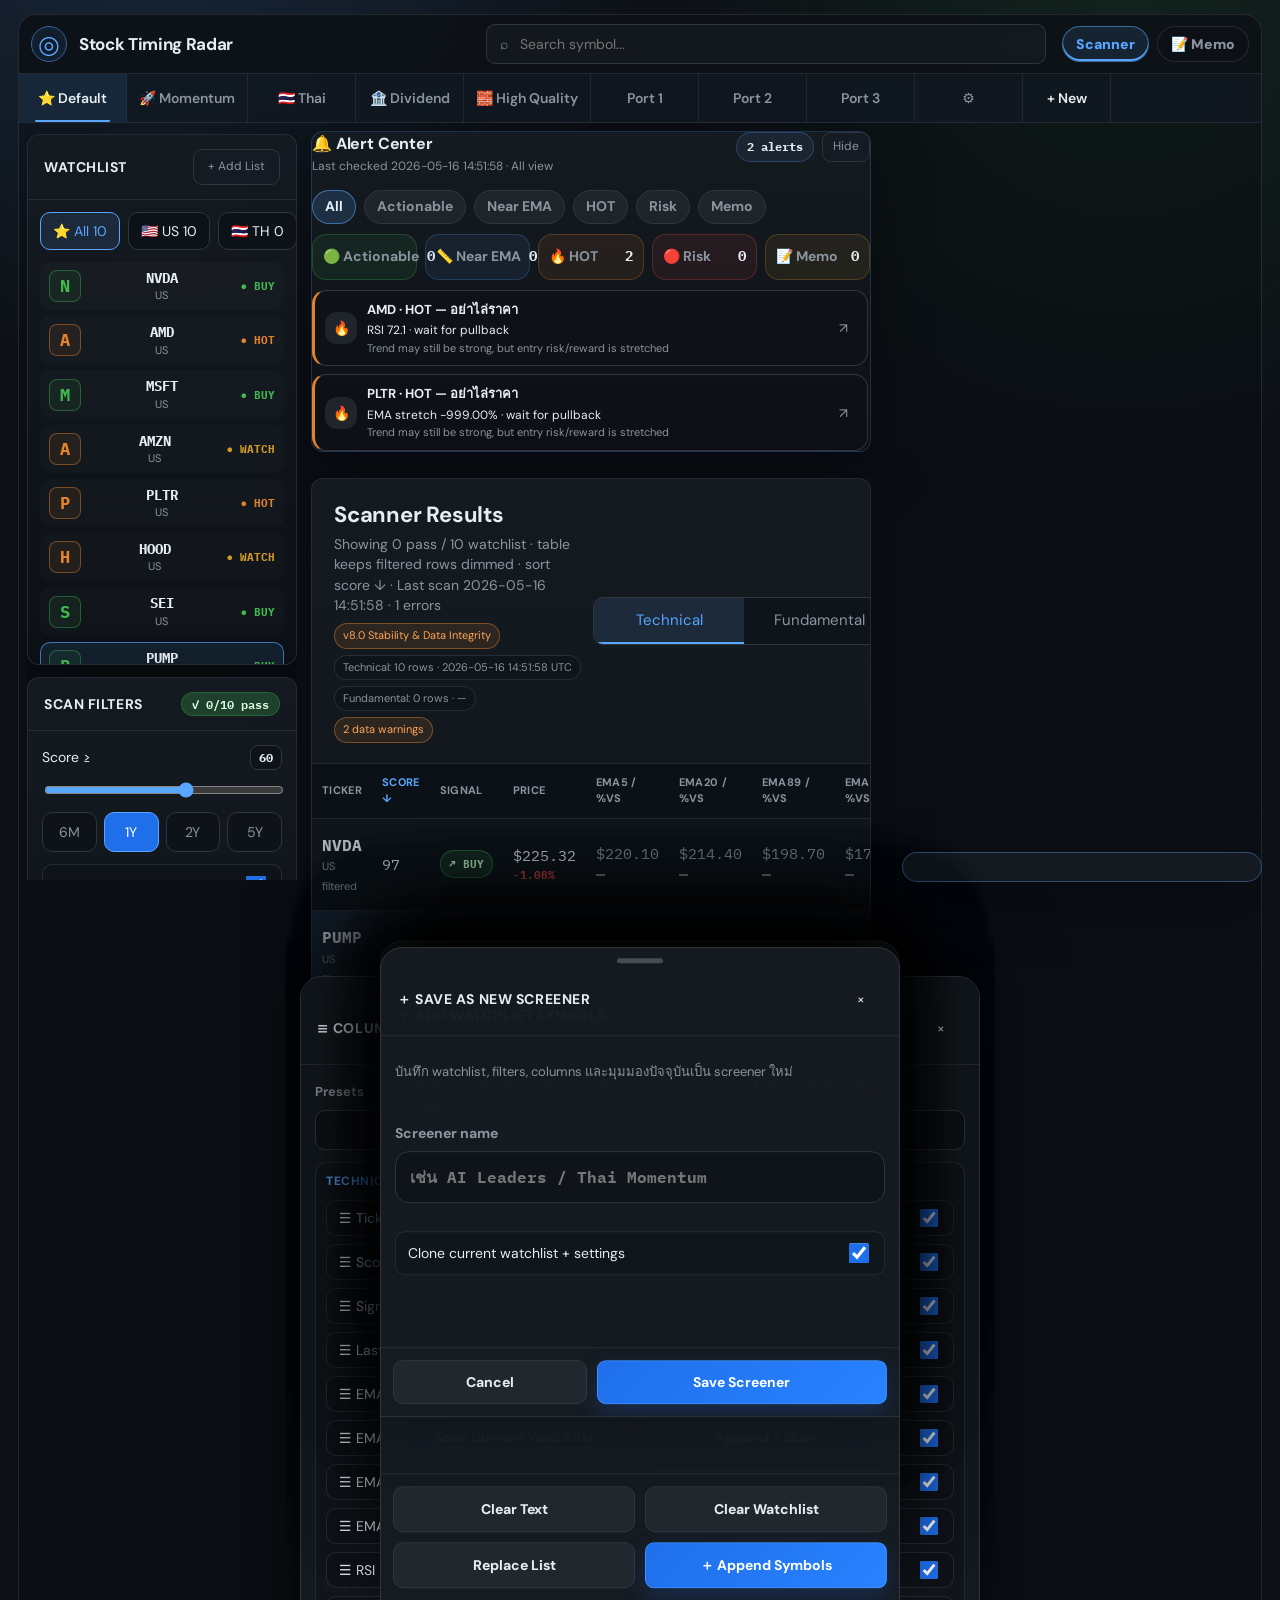
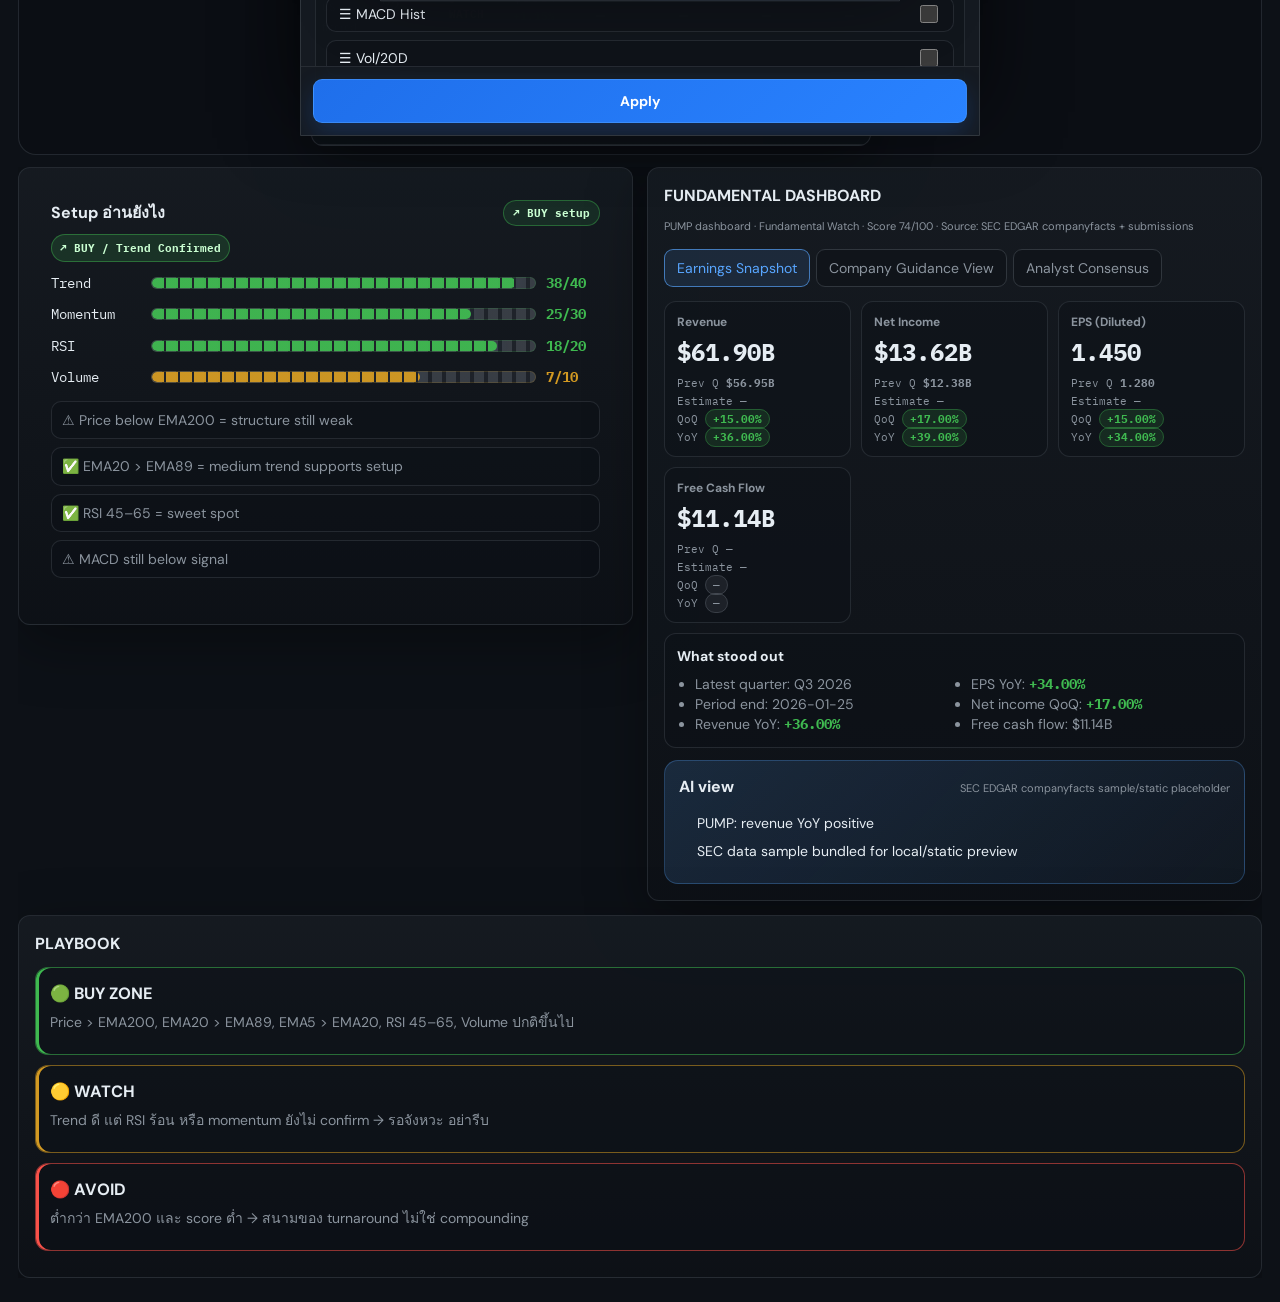
==== commit 70d8ed6a: "Merge pull request #5 from rasita2644-star/deploy-v8-0-stability-final Release Stock Timing Radar v8" ====
--- a/site/index.html
+++ b/site/index.html
@@ -3,7 +3,7 @@
 <head>
   <meta charset="utf-8" />
   <meta name="viewport" content="width=device-width, initial-scale=1, viewport-fit=cover" />
-  <title>Stock Timing Radar v6.9 Deploy</title>
+  <title>Stock Timing Radar v8.0 Stability</title>
   <link rel="preconnect" href="https://fonts.googleapis.com">
   <link rel="preconnect" href="https://fonts.gstatic.com" crossorigin>
   <link href="https://fonts.googleapis.com/css2?family=DM+Sans:wght@400;500;600;700&family=IBM+Plex+Mono:wght@400;500;600;700&display=swap" rel="stylesheet">
--- a/site/styles.css
+++ b/site/styles.css
@@ -2255,3 +2255,293 @@
     padding-bottom: max(18px, env(safe-area-inset-bottom));
   }
 }
+
+/* v7.0 mobile screener tab hard fix */
+@media (max-width: 767px) {
+  .portfolio-tabs {
+    display: flex !important;
+    flex-wrap: nowrap !important;
+    overflow-x: auto !important;
+    overflow-y: hidden !important;
+    -webkit-overflow-scrolling: touch;
+    scroll-snap-type: x proximity;
+    gap: 10px;
+    padding-inline: 18px;
+  }
+  .portfolio-tabs .portfolio-tab {
+    flex: 0 0 auto !important;
+    min-width: max-content;
+    scroll-snap-align: start;
+    position: relative;
+    z-index: 1;
+  }
+  .portfolio-tabs .portfolio-tab.active {
+    z-index: 2;
+  }
+  .portfolio-tabs .add-tab,
+  .portfolio-tabs .screener-settings-tab {
+    display: inline-flex !important;
+  }
+  .save-screener-v70 .form-field input {
+    min-height: 52px;
+    font-size: 17px;
+  }
+}
+
+/* v7.1 — mobile reserve portfolio tabs */
+@media (max-width: 767px) {
+  .portfolio-tabs.portfolio-tabs-v71 {
+    display: flex !important;
+    flex-wrap: nowrap !important;
+    gap: 10px !important;
+    overflow-x: auto !important;
+    overflow-y: hidden !important;
+    padding: 12px 18px !important;
+    -webkit-overflow-scrolling: touch;
+    scroll-snap-type: x proximity;
+  }
+  .portfolio-tabs.portfolio-tabs-v71 .portfolio-tab,
+  .portfolio-tabs.portfolio-tabs-v71 .add-tab,
+  .portfolio-tabs.portfolio-tabs-v71 .screener-settings-tab {
+    display: none !important;
+  }
+  .portfolio-tabs.portfolio-tabs-v71 .portfolio-tab-v71 {
+    display: inline-flex !important;
+    align-items: center;
+    justify-content: center;
+    flex: 0 0 auto !important;
+    min-width: 112px;
+    min-height: 56px;
+    padding: 0 18px;
+    border: 1px solid var(--border);
+    border-radius: 18px;
+    background: rgba(22,27,34,.82);
+    color: var(--muted);
+    font: inherit;
+    font-weight: 800;
+    font-size: 18px;
+    line-height: 1;
+    white-space: nowrap;
+    scroll-snap-align: start;
+    position: relative;
+    z-index: 2;
+  }
+  .portfolio-tabs.portfolio-tabs-v71 .portfolio-tab-v71.active {
+    color: var(--text);
+    background: rgba(88, 166, 255, 0.14);
+    border-color: rgba(88,166,255,.6);
+    box-shadow: inset 0 -3px 0 var(--accent);
+  }
+  .portfolio-tabs.portfolio-tabs-v71 .portfolio-tab-v71.settings {
+    min-width: 96px;
+    font-size: 16px;
+    color: var(--text);
+  }
+}
+
+/* v7.2 Memo mobile render + table view + EMA alert fixes */
+.memo-view-toggle {
+  display: none;
+  gap: 8px;
+  border: 1px solid var(--border-soft);
+  border-radius: 16px;
+  padding: 4px;
+  background: rgba(13,17,23,.72);
+}
+.memo-view-btn {
+  flex: 1;
+  min-height: 44px;
+  border: 0;
+  border-radius: 12px;
+  background: transparent;
+  color: var(--muted);
+  font-weight: 900;
+  font-size: 15px;
+}
+.memo-view-btn.active {
+  background: rgba(88,166,255,.16);
+  color: var(--accent);
+  box-shadow: inset 0 -2px 0 var(--accent);
+}
+.memo-alert-label,
+.memo-alert-text {
+  color: var(--text);
+  font-weight: 900;
+  line-height: 1.35;
+}
+.memo-alert-text { font-size: 13px; white-space: normal; }
+@media (max-width: 767px) {
+  .memo-view-toggle { display: flex; }
+  body.memo-active .memo-table-card { display: none; }
+  body.memo-active.memo-mobile-table-view .memo-table-card { display: block; overflow: hidden; padding: 0; }
+  body.memo-active.memo-mobile-table-view .memo-table-wrap { overflow-x: auto; -webkit-overflow-scrolling: touch; }
+  body.memo-active.memo-mobile-table-view .memo-table { min-width: 1180px; }
+  body.memo-active.memo-mobile-table-view .memo-mobile-list { display: none; }
+  body.memo-active.memo-mobile-table-view .memo-table th,
+  body.memo-active.memo-mobile-table-view .memo-table td { white-space: nowrap; vertical-align: top; }
+  body.memo-active.memo-mobile-table-view .memo-table th:nth-child(3),
+  body.memo-active.memo-mobile-table-view .memo-table td:nth-child(3) {
+    position: sticky;
+    left: 0;
+    z-index: 2;
+    background: linear-gradient(90deg, rgba(22,27,34,1), rgba(22,27,34,.96));
+    box-shadow: 8px 0 14px rgba(0,0,0,.22);
+  }
+  body.memo-active.memo-mobile-table-view .memo-table th:nth-child(3) { z-index: 3; }
+  .memo-modal-card { max-height: 100dvh; }
+  .memo-form .memo-field input,
+  .memo-form .memo-field select,
+  .memo-form .memo-field textarea { font-size: 16px; }
+  .memo-card-kpis { grid-template-columns: 1fr 1fr; }
+}
+
+/* v7.4 memo cockpit card: bilingual memo status + tags + alert ladder */
+.memo-phase-badge {
+  display:inline-flex;
+  flex-direction:column;
+  align-items:flex-start;
+  gap:2px;
+  border:1px solid rgba(139,148,158,.28);
+  border-radius:14px;
+  padding:9px 11px;
+  background:rgba(139,148,158,.10);
+  line-height:1.15;
+  max-width:100%;
+}
+.memo-phase-badge .memo-phase-th { font:900 14px var(--sans); color:var(--text); }
+.memo-phase-badge .memo-phase-en { font:800 12px var(--mono); color:var(--muted); }
+.memo-phase-badge.early-uptrend,
+.memo-phase-badge.rotation-watch { color:#79c0ff; border-color:rgba(88,166,255,.46); background:rgba(88,166,255,.13); }
+.memo-phase-badge.uptrend-confirmed,
+.memo-phase-badge.actionable { color:#56d364; border-color:rgba(63,185,80,.48); background:rgba(63,185,80,.14); }
+.memo-phase-badge.healthy-pullback { color:#39d0d8; border-color:rgba(57,208,216,.42); background:rgba(57,208,216,.12); }
+.memo-phase-badge.hot-wait-pullback,
+.memo-phase-badge.oversold-watch { color:#ffa657; border-color:rgba(227,130,42,.55); background:rgba(227,130,42,.16); }
+.memo-phase-badge.squeeze-setup { color:#d2a8ff; border-color:rgba(210,168,255,.45); background:rgba(210,168,255,.12); }
+.memo-phase-badge.distribution-risk,
+.memo-phase-badge.downtrend-phase,
+.memo-phase-badge.invalidated { color:#ff7b72; border-color:rgba(248,81,73,.48); background:rgba(248,81,73,.14); }
+.memo-phase-badge.done-phase,
+.memo-phase-badge.ignored-phase { color:#8b949e; border-color:rgba(139,148,158,.35); background:rgba(139,148,158,.10); }
+.memo-primary-status { display:flex; align-items:center; justify-content:flex-start; }
+.memo-primary-status .memo-phase-badge { width:100%; }
+.memo-card-conviction { display:flex; align-items:center; gap:6px; flex-wrap:wrap; justify-content:flex-end; color:var(--muted); font-weight:900; }
+.memo-section-label { color:var(--muted); font-size:11px; font-weight:1000; letter-spacing:.06em; text-transform:uppercase; margin-bottom:-5px; }
+.memo-tags { display:flex; flex-wrap:wrap; gap:7px; align-items:center; }
+.memo-tags.compact { min-width:160px; }
+.memo-tag { display:inline-flex; align-items:center; min-height:26px; border-radius:999px; padding:0 9px; font:900 11px var(--mono); border:1px solid rgba(139,148,158,.25); background:rgba(139,148,158,.10); color:var(--muted); white-space:nowrap; }
+.memo-tag.good { color:#56d364; border-color:rgba(63,185,80,.38); background:rgba(63,185,80,.12); }
+.memo-tag.warm { color:#ffa657; border-color:rgba(227,130,42,.42); background:rgba(227,130,42,.13); }
+.memo-tag.risk { color:#ff7b72; border-color:rgba(248,81,73,.42); background:rgba(248,81,73,.13); }
+.memo-ladder { display:grid; grid-template-columns:1fr 1fr; gap:7px; }
+.memo-ladder-step { display:flex; align-items:center; gap:7px; min-height:30px; border-radius:10px; padding:6px 8px; border:1px solid rgba(139,148,158,.20); background:rgba(13,17,23,.48); color:var(--muted); font-size:12px; font-weight:850; }
+.memo-ladder-step b { font:1000 13px var(--mono); }
+.memo-ladder-step.done { color:#56d364; border-color:rgba(63,185,80,.34); background:rgba(63,185,80,.10); }
+.memo-ladder-step.todo { color:#8b949e; }
+.memo-card-kpis.compact { grid-template-columns:repeat(3,minmax(0,1fr)); }
+.memo-card-kpis.compact .memo-kpi b small { display:block; margin-top:4px; font:800 11px var(--mono); color:var(--muted); }
+.memo-card-footer { display:flex; align-items:center; justify-content:space-between; gap:10px; flex-wrap:wrap; }
+.memo-table-substatus { margin-top:6px; display:flex; flex-wrap:wrap; gap:4px; }
+.memo-table .memo-phase-badge { min-width:160px; }
+.memo-table .memo-phase-badge .memo-phase-th { font-size:12px; }
+.memo-table .memo-phase-badge .memo-phase-en { font-size:10px; }
+.memo-phase-card { position:relative; overflow:hidden; }
+.memo-phase-card::before { content:""; position:absolute; left:0; top:0; bottom:0; width:4px; background:rgba(139,148,158,.45); }
+.memo-phase-card.uptrend-confirmed::before,
+.memo-phase-card.actionable::before { background:#3fb950; }
+.memo-phase-card.early-uptrend::before,
+.memo-phase-card.rotation-watch::before { background:#58a6ff; }
+.memo-phase-card.healthy-pullback::before { background:#39d0d8; }
+.memo-phase-card.hot-wait-pullback::before,
+.memo-phase-card.oversold-watch::before { background:#e3822a; }
+.memo-phase-card.squeeze-setup::before { background:#d2a8ff; }
+.memo-phase-card.distribution-risk::before,
+.memo-phase-card.downtrend-phase::before,
+.memo-phase-card.invalidated::before { background:#f85149; }
+@media (max-width:767px){
+  .memo-card-kpis.compact { grid-template-columns:1fr; }
+  .memo-ladder { grid-template-columns:1fr; }
+  .memo-card-conviction { justify-content:flex-start; }
+  .memo-phase-badge { padding:10px 12px; }
+  .memo-phase-badge .memo-phase-th { font-size:15px; }
+  .memo-phase-badge .memo-phase-en { font-size:12px; }
+  .memo-card-footer { align-items:flex-start; }
+}
+
+/* v8.0 Stability & Data Integrity polish */
+.v80-data-bar {
+  display:flex;
+  flex-wrap:wrap;
+  align-items:center;
+  gap:6px 10px;
+  margin-top:8px;
+  font-size:11px;
+  line-height:1.4;
+  color:var(--muted);
+}
+.v80-data-bar span {
+  border:1px solid rgba(48,54,61,.75);
+  background:rgba(13,17,23,.48);
+  border-radius:999px;
+  padding:4px 8px;
+  white-space:nowrap;
+}
+.v80-data-bar.ok .v80-build { color:#56d364; border-color:rgba(63,185,80,.35); background:rgba(63,185,80,.10); }
+.v80-data-bar.warn .v80-build,
+.v80-data-bar .v80-warning { color:#ffa657; border-color:rgba(227,130,42,.45); background:rgba(227,130,42,.12); }
+.v80-render-error {
+  margin-bottom:12px;
+  border:1px solid rgba(248,81,73,.48);
+  background:rgba(248,81,73,.12);
+  color:#ffb3ad;
+  border-radius:14px;
+  padding:12px;
+  font-size:13px;
+}
+@media (max-width: 767px) {
+  .portfolio-tabs.portfolio-tabs-v80 {
+    display:flex;
+    gap:8px;
+    padding:8px 12px 10px;
+    overflow-x:auto;
+    -webkit-overflow-scrolling:touch;
+    scroll-snap-type:x proximity;
+    background:rgba(13,17,23,.94);
+    border-bottom:1px solid var(--border);
+  }
+  .portfolio-tabs.portfolio-tabs-v80 .portfolio-tab,
+  .portfolio-tabs.portfolio-tabs-v80 .add-tab,
+  .portfolio-tabs.portfolio-tabs-v80 .more-tab,
+  .portfolio-tabs.portfolio-tabs-v80 .portfolio-tab-v71 {
+    display:none !important;
+  }
+  .portfolio-tabs.portfolio-tabs-v80 .portfolio-tab-v80 {
+    display:inline-flex !important;
+    align-items:center;
+    justify-content:center;
+    flex:0 0 auto;
+    min-width:88px;
+    min-height:44px;
+    padding:0 14px;
+    border:1px solid var(--border);
+    border-radius:999px;
+    background:rgba(22,27,34,.86);
+    color:var(--muted);
+    font:800 14px/1 var(--sans);
+    letter-spacing:.01em;
+    white-space:nowrap;
+    scroll-snap-align:start;
+  }
+  .portfolio-tabs.portfolio-tabs-v80 .portfolio-tab-v80.active {
+    color:var(--text);
+    border-color:rgba(88,166,255,.65);
+    background:rgba(88,166,255,.16);
+    box-shadow:inset 0 -2px 0 var(--accent);
+  }
+  .portfolio-tabs.portfolio-tabs-v80 .portfolio-tab-v80.settings {
+    min-width:92px;
+    color:var(--text);
+  }
+  .v80-data-bar { padding-right:6px; overflow:hidden; }
+  .v80-data-bar span { font-size:10.5px; padding:3px 7px; max-width:100%; overflow:hidden; text-overflow:ellipsis; }
+}
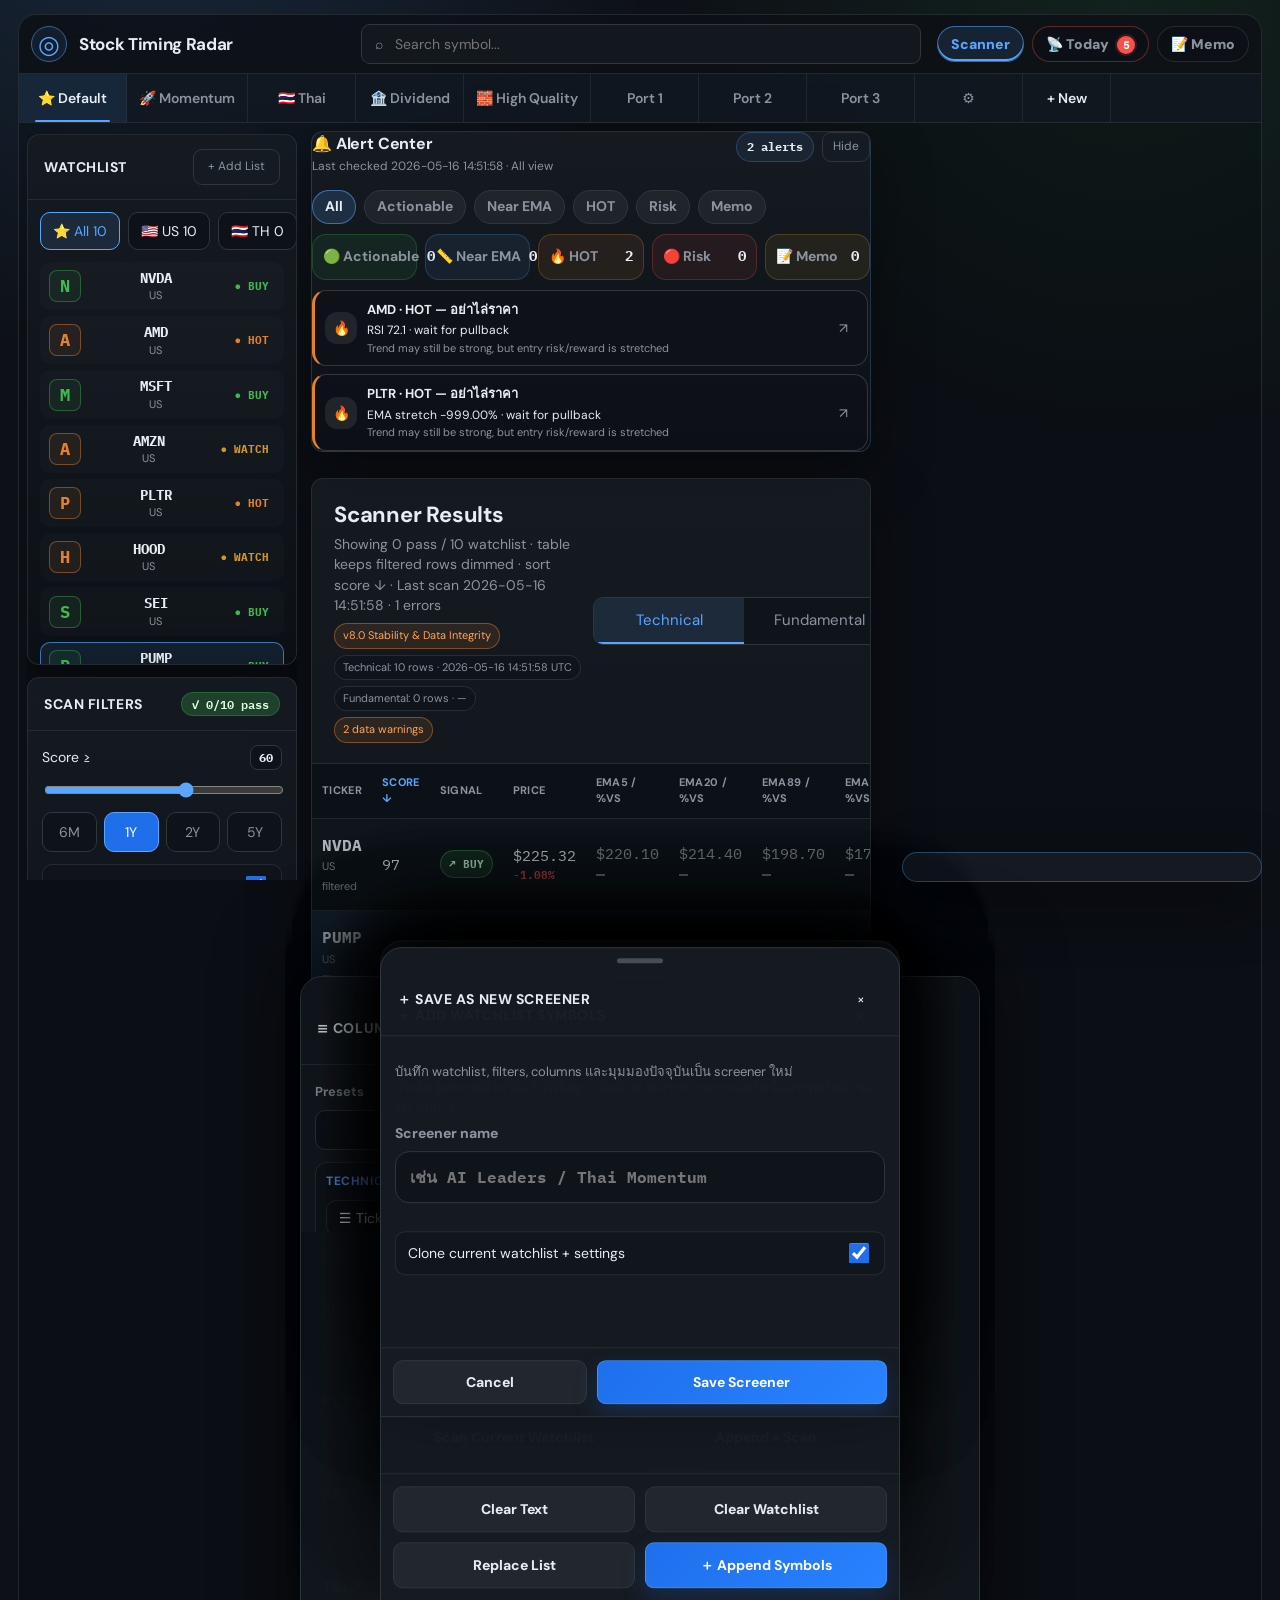
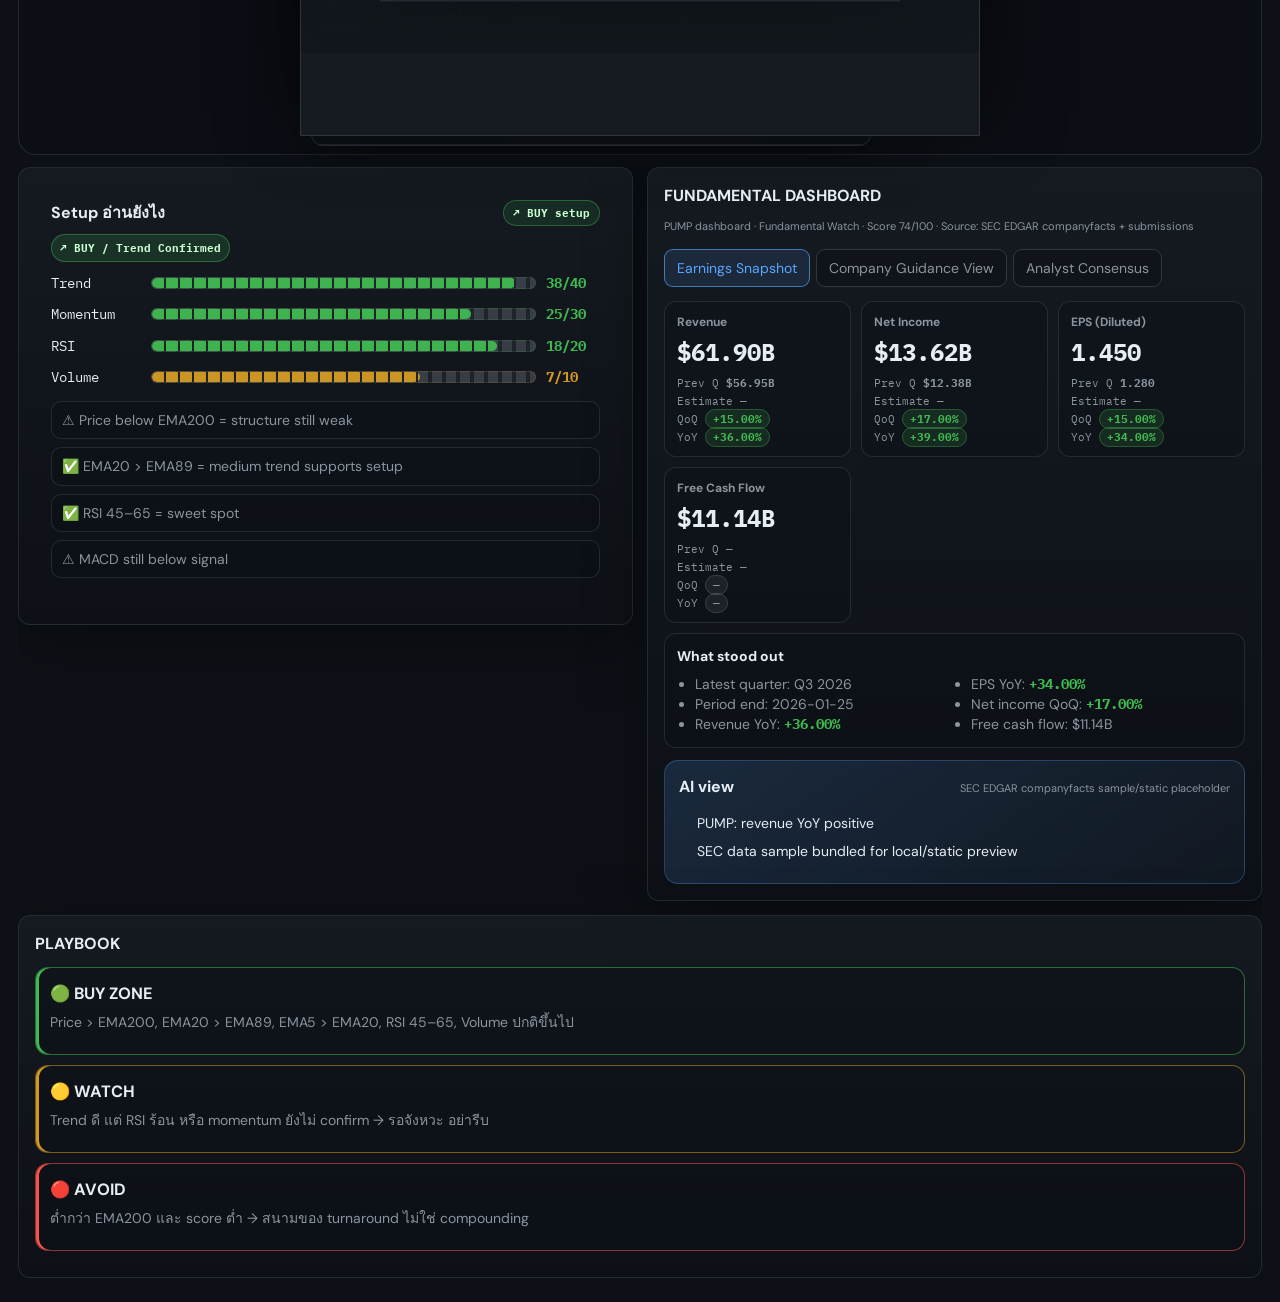
==== commit ee37555c: "Load recommendation trends chart script v8.2.1" ====
--- a/site/index.html
+++ b/site/index.html
@@ -364,5 +364,6 @@
     <button class="ghost-btn alert-clear-btn" type="button" data-dismiss-all-alerts>Clear all</button>
   </section>
   <script src="app.js"></script>
+  <script src="recommendation_trends_patch.js"></script>
 </body>
 </html>
--- a/site/styles.css
+++ b/site/styles.css
@@ -2545,3 +2545,200 @@
   .v80-data-bar { padding-right:6px; overflow:hidden; }
   .v80-data-bar span { font-size:10.5px; padding:3px 7px; max-width:100%; overflow:hidden; text-overflow:ellipsis; }
 }
+
+/* v8.1 Today's Attention List */
+.attention-nav-badge {
+  min-width: 18px;
+  height: 18px;
+  padding: 0 5px;
+  border-radius: 999px;
+  display: inline-flex;
+  align-items: center;
+  justify-content: center;
+  margin-left: 5px;
+  font-size: 11px;
+  line-height: 1;
+  color: #fff;
+  background: var(--red, #F85149);
+  box-shadow: 0 0 0 2px rgba(248,81,73,.16);
+}
+.app-mode-btn.has-attention:not(.active) { border-color: rgba(248,81,73,.35); }
+.attention-page { display: none; padding: 0 18px 56px; }
+body.attention-active .portfolio-tabs,
+body.attention-active .workspace,
+body.attention-active .lower-grid,
+body.attention-active .mobile-scan-btn,
+body.attention-active .memo-page { display: none !important; }
+body.attention-active .attention-page { display: block; }
+.attention-shell { width: min(1280px, 100%); margin: 0 auto; display: grid; gap: 14px; }
+.attention-hero {
+  display: flex;
+  justify-content: space-between;
+  align-items: flex-start;
+  gap: 14px;
+  padding: 18px;
+  border-left: 3px solid var(--accent, #58A6FF);
+}
+.attention-title h2 { margin: 0; font-size: clamp(20px, 3vw, 28px); letter-spacing: -.02em; }
+.attention-title p { margin: 6px 0 0; color: var(--muted, #8B949E); }
+.attention-stale {
+  padding: 10px 12px;
+  border: 1px solid rgba(210,153,34,.45);
+  background: rgba(210,153,34,.12);
+  color: #f3c36f;
+  border-radius: 14px;
+  font-weight: 800;
+  max-width: 420px;
+}
+.attention-filter-bar { display: flex; gap: 8px; overflow-x: auto; padding-bottom: 2px; }
+.attention-filter {
+  min-height: 40px;
+  padding: 0 14px;
+  border-radius: 999px;
+  border: 1px solid var(--border, #30363D);
+  background: rgba(22,27,34,.72);
+  color: var(--muted, #8B949E);
+  font-weight: 900;
+  cursor: pointer;
+  white-space: nowrap;
+}
+.attention-filter.active {
+  color: var(--text, #E6EDF3);
+  border-color: rgba(88,166,255,.65);
+  background: rgba(88,166,255,.14);
+  box-shadow: inset 0 -2px 0 var(--accent, #58A6FF);
+}
+.attention-table-card { padding: 0; overflow: hidden; }
+.attention-table-wrap { overflow: visible; }
+.attention-table { width: 100%; border-collapse: collapse; }
+.attention-table th,
+.attention-table td { padding: 13px 14px; border-bottom: 1px solid var(--border, #30363D); text-align: left; vertical-align: top; }
+.attention-table th { color: var(--muted, #8B949E); font-size: 12px; text-transform: uppercase; letter-spacing: .05em; background: rgba(13,17,23,.88); }
+.attention-table td strong { display: block; font-family: var(--mono, 'IBM Plex Mono', monospace); font-size: 15px; }
+.attention-table td small { display: block; color: var(--muted, #8B949E); margin-top: 3px; max-width: 220px; }
+.attention-row.severity-row-high { background: linear-gradient(90deg, rgba(248,81,73,.12), transparent 42%); }
+.attention-row.severity-row-medium { background: linear-gradient(90deg, rgba(210,153,34,.09), transparent 38%); }
+.trigger-badge,
+.severity-badge {
+  display: inline-flex;
+  align-items: center;
+  gap: 6px;
+  min-height: 28px;
+  padding: 3px 9px;
+  border-radius: 999px;
+  font-weight: 900;
+  white-space: nowrap;
+  border: 1px solid var(--border, #30363D);
+}
+.trigger-price { color: #9dccff; background: rgba(88,166,255,.13); border-color: rgba(88,166,255,.34); }
+.trigger-sec { color: #ffbd80; background: rgba(227,130,42,.13); border-color: rgba(227,130,42,.34); }
+.trigger-earnings { color: #d9c1ff; background: rgba(163,113,247,.13); border-color: rgba(163,113,247,.34); }
+.trigger-buy { color: #8af0a6; background: rgba(63,185,80,.13); border-color: rgba(63,185,80,.34); }
+.trigger-trim { color: #ffaaa5; background: rgba(248,81,73,.12); border-color: rgba(248,81,73,.32); }
+.trigger-default { color: var(--muted, #8B949E); background: rgba(139,148,158,.10); }
+.severity-high { color: #ffb0ab; background: rgba(248,81,73,.16); border-color: rgba(248,81,73,.42); }
+.severity-medium { color: #f3cd7d; background: rgba(210,153,34,.16); border-color: rgba(210,153,34,.42); }
+.severity-low { color: var(--muted, #8B949E); background: rgba(139,148,158,.11); }
+.attention-signals { line-height: 1.55; }
+.attention-signals span { display: inline; }
+.signal-dot { color: var(--muted, #8B949E); margin: 0 6px; }
+.attention-actions { display: flex; flex-wrap: wrap; gap: 7px; }
+.attention-action-btn {
+  min-height: 34px;
+  display: inline-flex;
+  align-items: center;
+  justify-content: center;
+  padding: 0 10px;
+  border-radius: 10px;
+  border: 1px solid var(--border, #30363D);
+  color: var(--text, #E6EDF3);
+  background: rgba(13,17,23,.42);
+  text-decoration: none;
+  font-weight: 900;
+  font-size: 12px;
+}
+.attention-action-btn:hover { border-color: rgba(88,166,255,.6); color: var(--accent, #58A6FF); }
+.attention-card-list { display: none; }
+.attention-empty { padding: 26px; text-align: center; }
+.attention-empty h3 { margin: 0 0 8px; font-size: 22px; }
+.attention-empty p { color: var(--muted, #8B949E); }
+.attention-checklist { display: grid; gap: 8px; max-width: 380px; margin: 18px auto; text-align: left; color: var(--muted, #8B949E); }
+.attention-skeleton-line { width: 280px; height: 16px; border-radius: 999px; background: linear-gradient(90deg, rgba(139,148,158,.12), rgba(139,148,158,.3), rgba(139,148,158,.12)); animation: shimmer 1.2s infinite linear; }
+@keyframes shimmer { 0% { opacity:.55; } 50% { opacity:1; } 100% { opacity:.55; } }
+
+@media (max-width: 767px) {
+  .attention-page { padding: 0 12px 96px; }
+  .attention-shell { gap: 12px; }
+  .attention-hero { display: block; padding: 14px; border-radius: 18px; }
+  .attention-title h2 { font-size: 20px; }
+  .attention-stale { margin-top: 10px; font-size: 13px; }
+  .attention-filter-bar { margin: 0 -12px; padding: 0 12px 2px; }
+  .attention-filter { min-height: 44px; }
+  .attention-table-card { display: none; }
+  .attention-card-list { display: grid; gap: 12px; }
+  .attention-card {
+    padding: 14px;
+    border: 1px solid var(--border, #30363D);
+    background: var(--surface, #161B22);
+    border-radius: 18px;
+    box-shadow: 0 14px 40px rgba(0,0,0,.18);
+  }
+  .attention-card.severity-row-high { border-left: 3px solid var(--red, #F85149); background: linear-gradient(90deg, rgba(248,81,73,.11), rgba(22,27,34,1) 48%); }
+  .attention-card.severity-row-medium { border-left: 3px solid var(--yellow, #D29922); background: linear-gradient(90deg, rgba(210,153,34,.09), rgba(22,27,34,1) 48%); }
+  .attention-card-head { display: flex; justify-content: space-between; align-items: flex-start; gap: 10px; }
+  .attention-card-head strong { display:block; font-family: var(--mono, 'IBM Plex Mono', monospace); font-size: 18px; }
+  .attention-card-head span { color: var(--muted, #8B949E); font-size: 12px; }
+  .attention-card-trigger { padding-top: 12px; margin-top: 12px; border-top: 1px solid var(--border, #30363D); }
+  .attention-card-signals { margin: 12px 0; padding-left: 19px; color: var(--text, #E6EDF3); line-height: 1.6; }
+  .attention-price-strip { display:flex; justify-content: space-between; gap: 12px; padding: 9px 10px; border-radius: 12px; background: rgba(13,17,23,.56); font-family: var(--mono, 'IBM Plex Mono', monospace); }
+  .attention-mobile-actions { display: grid; grid-template-columns: repeat(2, minmax(0, 1fr)); margin-top: 12px; }
+  .attention-mobile-actions .attention-action-btn { min-height: 44px; width: 100%; }
+}
+
+/* v8.1.2 mobile stability/UI polish */
+@media (max-width: 767px) {
+  body.memo-active .memo-page {
+    padding-left: 18px !important;
+    padding-right: 18px !important;
+  }
+  body.memo-active .memo-top {
+    padding: 20px 18px !important;
+    margin-left: 0 !important;
+    margin-right: 0 !important;
+    overflow: hidden;
+  }
+  body.memo-active .memo-title h2 {
+    font-size: 30px !important;
+    line-height: 1.08 !important;
+    letter-spacing: -0.03em;
+    margin: 0 !important;
+  }
+  body.memo-active .memo-title p {
+    font-size: 15px !important;
+    line-height: 1.4 !important;
+    margin-top: 10px !important;
+  }
+  .fundamental-dashboard .yahoo-analysis-card {
+    margin-bottom: 128px !important;
+    padding-bottom: 116px !important;
+  }
+  .fundamental-dashboard .yahoo-analysis-card .link-row {
+    margin-bottom: 12px !important;
+  }
+  .fundamental-dashboard .yahoo-analysis-card .external-link {
+    width: 100%;
+    min-height: 48px;
+  }
+  .fundamental-dashboard .yahoo-analysis-card .link-row {
+    display: grid !important;
+    grid-template-columns: 1fr;
+  }
+}
+
+/* v8.1.4 Attention price/change context */
+.attention-price-cell { display: flex; flex-direction: column; gap: 3px; min-width: 92px; font-family: var(--mono, 'IBM Plex Mono', monospace); }
+.attention-price-cell strong { color: var(--text, #E6EDF3); font-size: 14px; }
+.attention-price-cell span { font-weight: 800; font-size: 13px; }
+.attention-price-cell .red, .attention-price-strip .red { color: var(--red, #F85149); }
+.attention-price-cell .green, .attention-price-strip .green { color: var(--green, #3FB950); }
+.attention-price-cell .neutral, .attention-price-strip .neutral { color: var(--muted, #8B949E); }
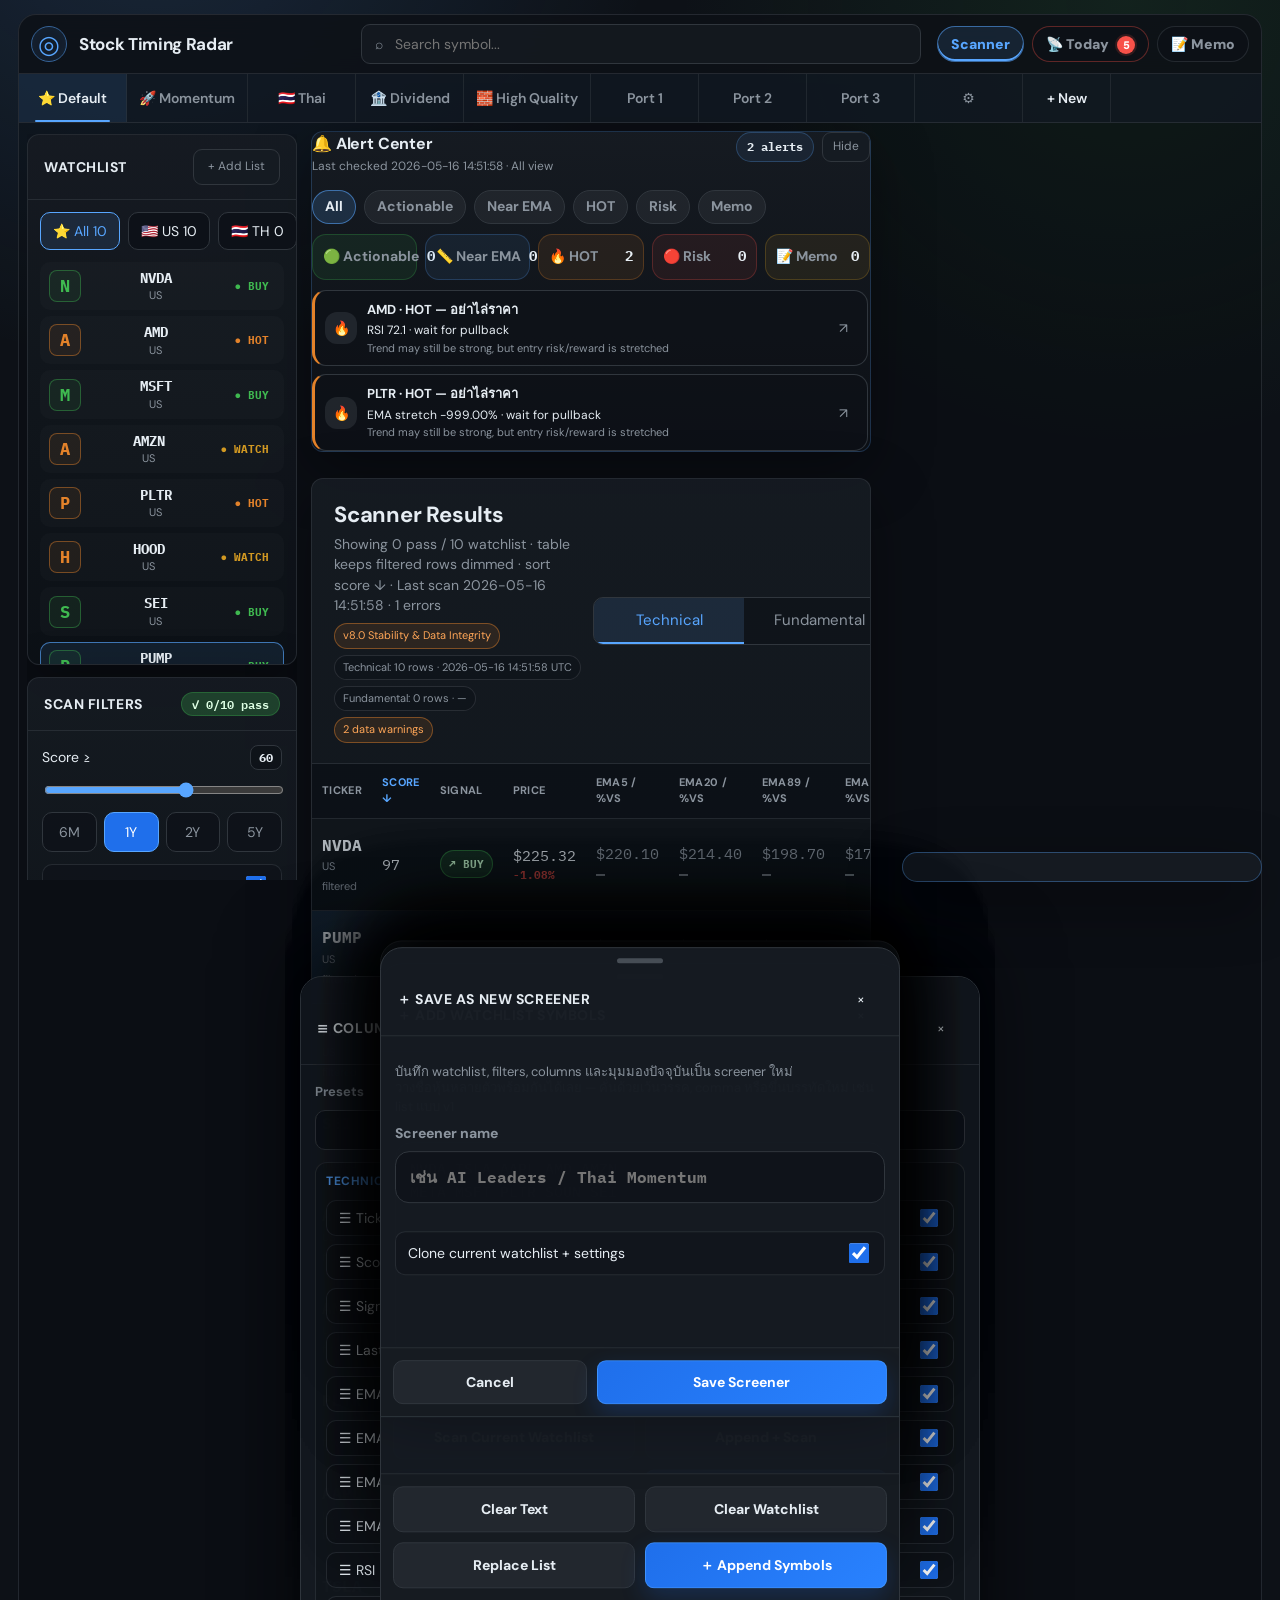
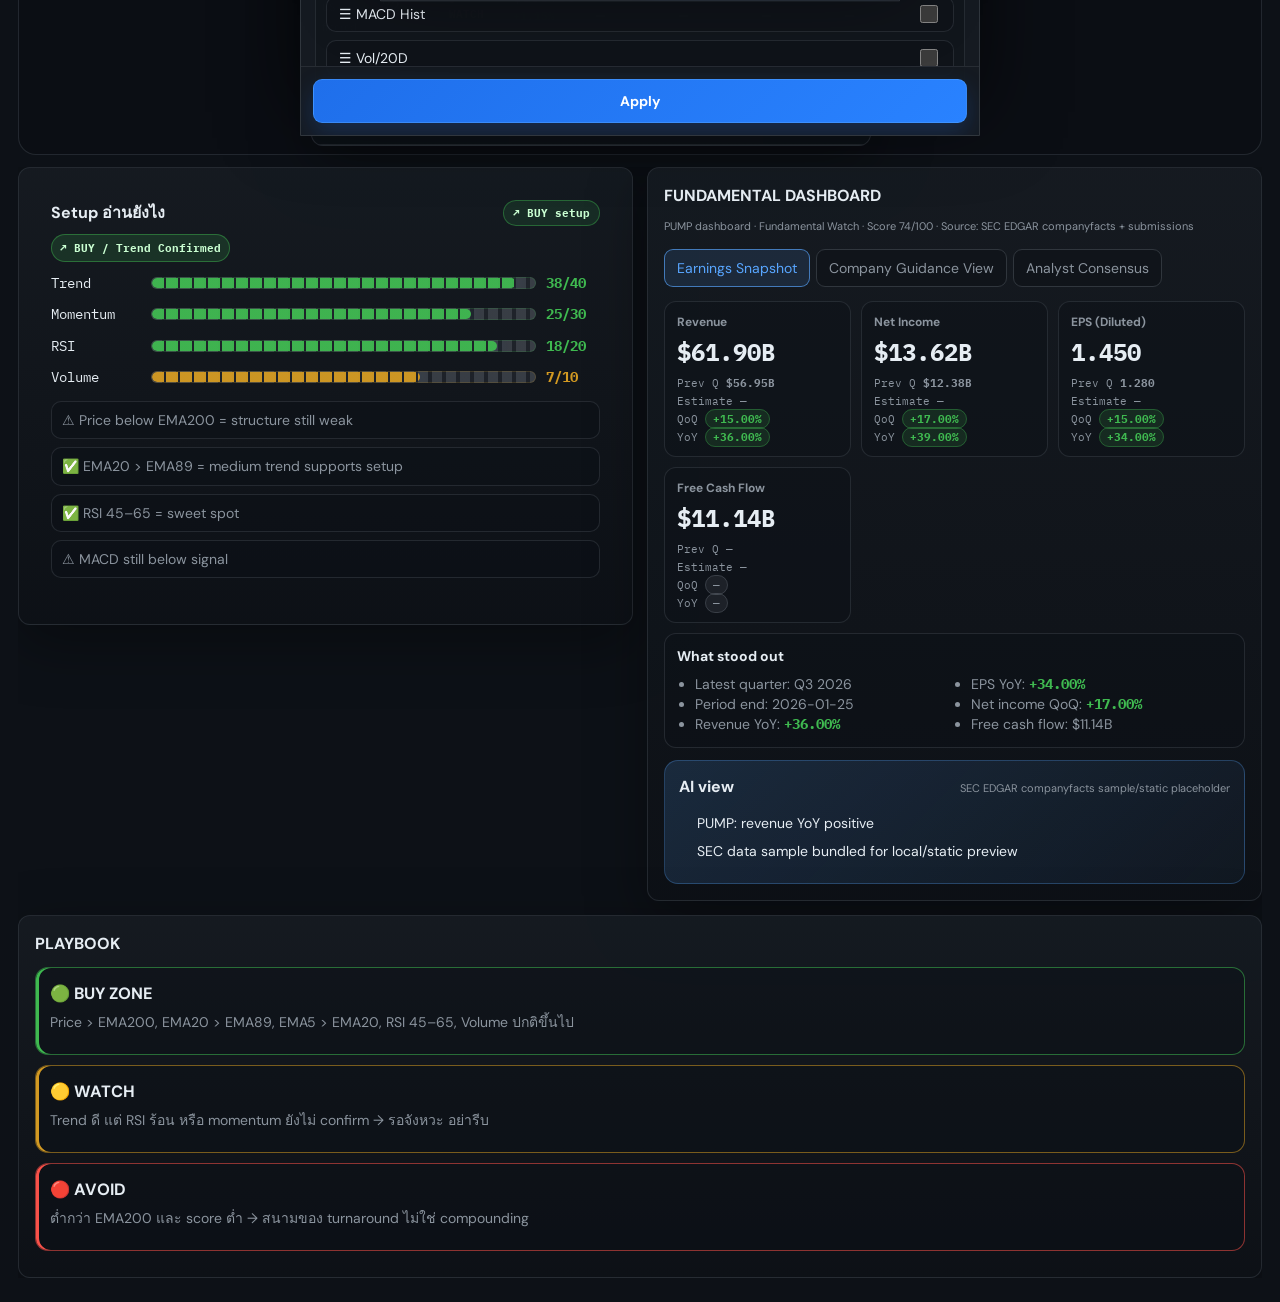
==== commit 550f502e: "Fix AI view runtime loop v8.2.4" ====
--- a/site/index.html
+++ b/site/index.html
@@ -364,6 +364,6 @@
     <button class="ghost-btn alert-clear-btn" type="button" data-dismiss-all-alerts>Clear all</button>
   </section>
   <script src="app.js"></script>
-  <script src="recommendation_trends_patch.js"></script>
+  <script src="v8_2_4_runtime_fix.js"></script>
 </body>
 </html>
